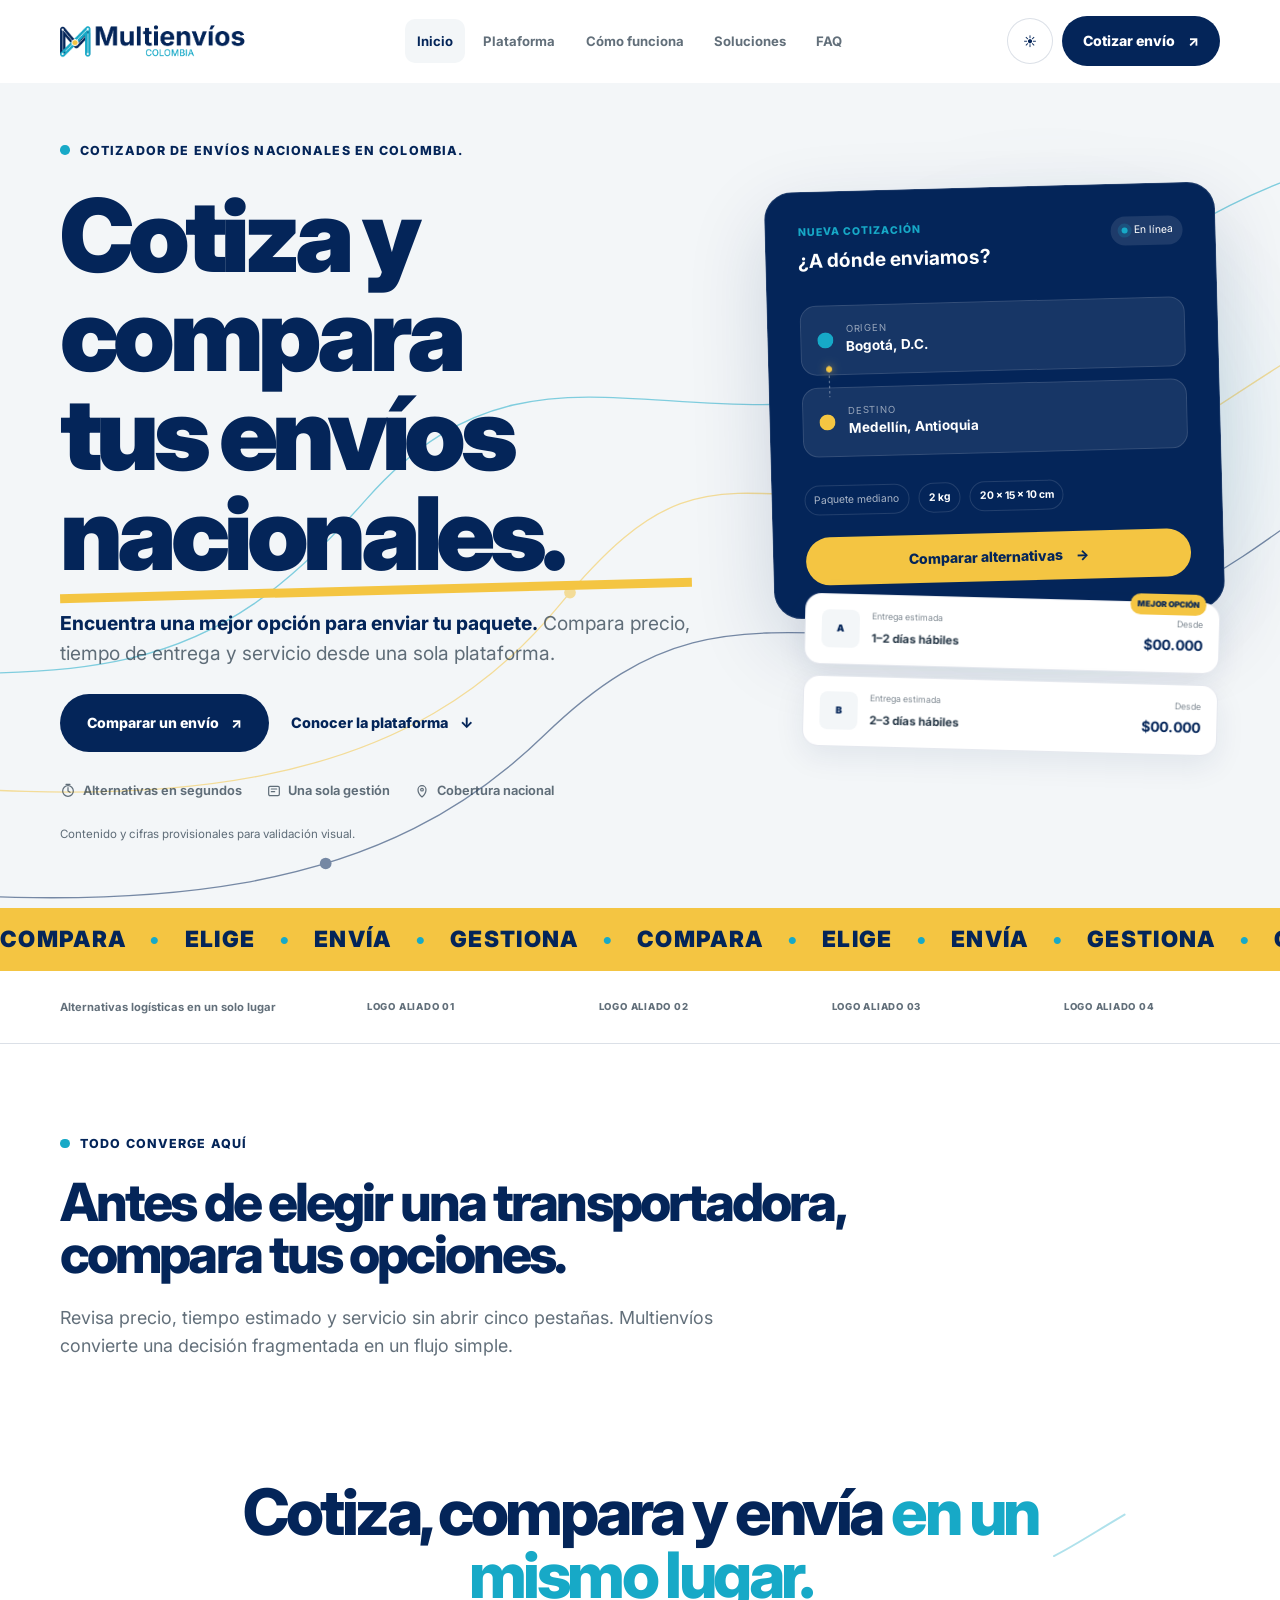
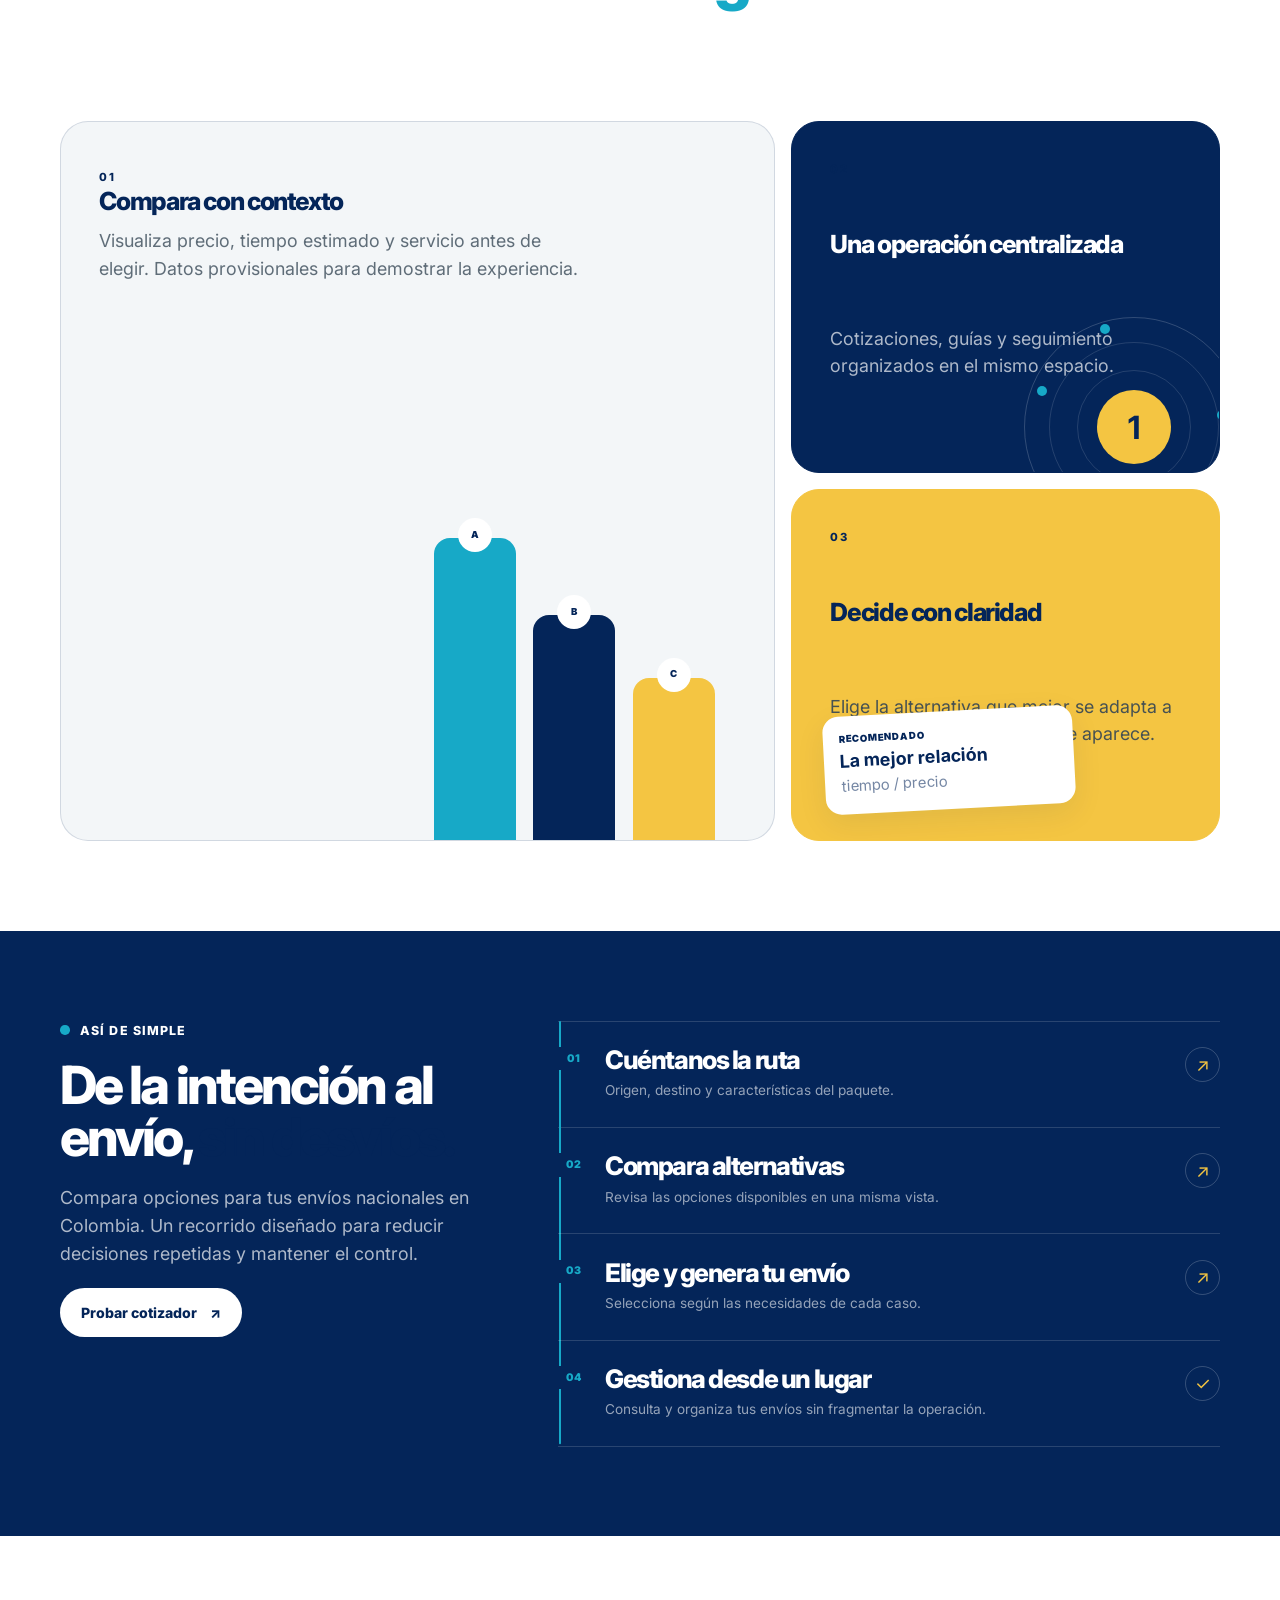
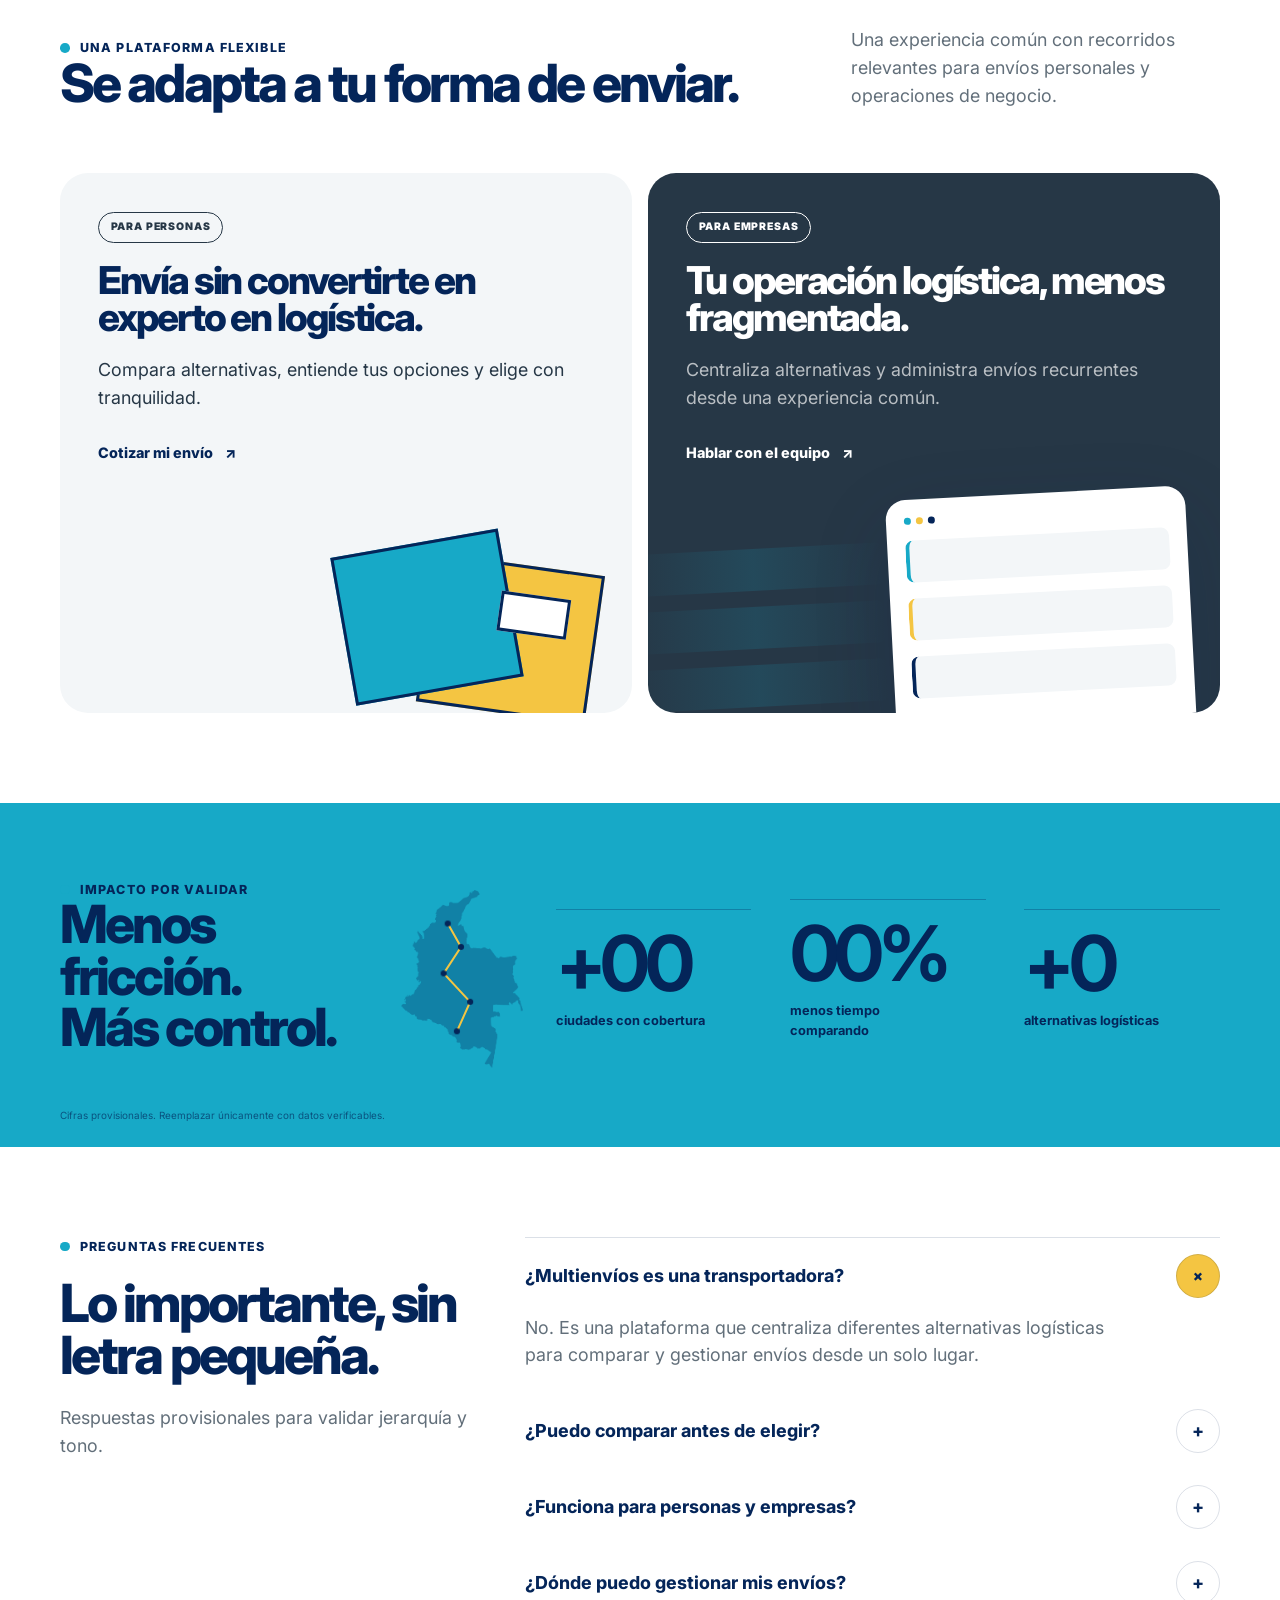
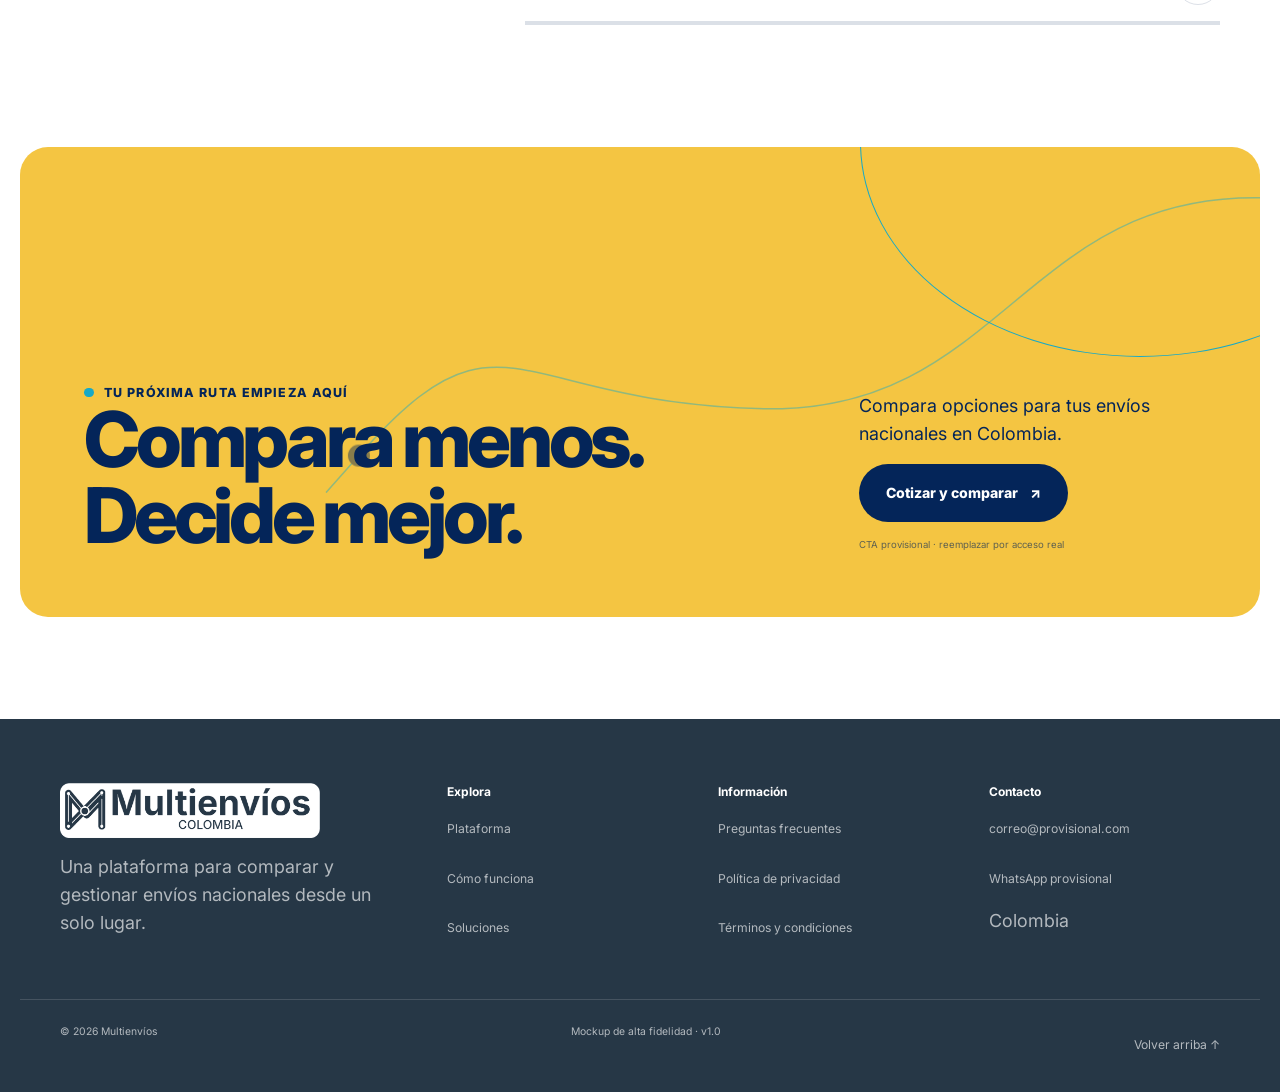
==== index.html @ 9552593c "Logo y terminos y condiciones" ====
<!doctype html>
<html lang="es" data-theme="light">
  <head>
    <meta charset="UTF-8">
    <meta name="viewport" content="width=device-width, initial-scale=1.0">
    <meta name="theme-color" content="#FFFFFF">
    <meta name="description" content="Mockup provisional de Multienvíos: compara y gestiona alternativas logísticas nacionales desde un solo lugar.">
    <meta name="robots" content="noindex, nofollow">
    <title>Multienvíos — Muchas rutas. Un solo lugar.</title>
    <link rel="icon" type="image/png" sizes="152x152" href="assets/icons/LogoMultienvios.png">
    <link rel="apple-touch-icon" sizes="152x152" href="assets/icons/LogoMultienvios.png">
    <link rel="preconnect" href="https://fonts.googleapis.com">
    <link rel="preconnect" href="https://fonts.gstatic.com" crossorigin>
    <link href="https://fonts.googleapis.com/css2?family=Inter:wght@400;500;600;700;800;900&display=swap" rel="stylesheet">
    <link rel="stylesheet" href="css/main.css?v=9">
    <script>
      try {
        document.documentElement.dataset.theme = localStorage.getItem("multienvios-theme") || (matchMedia("(prefers-color-scheme: dark)").matches ? "dark" : "light");
      } catch (_) {
        document.documentElement.dataset.theme = "light";
      }
    </script>
    <script type="module" src="js/app.js?v=3"></script>
  </head>
  <body>
    <a class="skip-link" href="#contenido">Saltar al contenido</a>

    <div class="site-shell">
      <header class="site-header" data-navbar>
        <div class="container navbar">
          <a class="wordmark" href="#inicio" aria-label="Multienvíos, ir al inicio">
            <img class="wordmark__logo" src="assets/images/LogoCompleto.png" width="946" height="178" alt="">
          </a>

          <nav class="navbar__menu" id="menu-principal" aria-label="Navegación principal" data-navbar-menu>
            <a class="navbar__link is-active" href="#inicio">Inicio</a>
            <a class="navbar__link" href="#plataforma">Plataforma</a>
            <a class="navbar__link" href="#como-funciona">Cómo funciona</a>
            <a class="navbar__link" href="#soluciones">Soluciones</a>
            <a class="navbar__link" href="#faq">FAQ</a>
          </nav>

          <div class="navbar__actions">
            <button class="theme-toggle" type="button" aria-label="Cambiar a modo oscuro" data-theme-toggle>
              <span class="theme-toggle__sun" aria-hidden="true">☀</span>
              <span class="theme-toggle__moon" aria-hidden="true">●</span>
            </button>
            <a class="button button--primary navbar__cta" href="#demo" data-analytics-event="click_primary_cta">Cotizar envío <span aria-hidden="true">↗</span></a>
            <button class="navbar__toggle" type="button" aria-expanded="false" aria-controls="menu-principal" data-navbar-toggle>
              <span class="sr-only">Abrir menú</span><span class="navbar__toggle-line" aria-hidden="true"></span>
            </button>
          </div>
        </div>
      </header>

      <main id="contenido">
        <section class="hero-section" id="inicio">
          <div class="route-field" aria-hidden="true">
            <svg class="route-field__svg" viewBox="0 0 1440 760" preserveAspectRatio="xMidYMid slice">
              <path class="route-field__path route-field__path--one" d="M1510 52C1190 32 1120 222 930 264S620 204 486 356 264 522-66 492" pathLength="1"></path>
              <path class="route-field__path route-field__path--two" d="M1510 168C1268 166 1218 340 1008 354S770 302 650 448 334 644-74 578" pathLength="1"></path>
              <path class="route-field__path route-field__path--three" d="M1510 286C1312 276 1266 456 1052 470S770 430 638 558 322 728-74 674" pathLength="1"></path>
              <circle class="route-field__node route-field__node--one" r="6"><animateMotion dur="9s" repeatCount="indefinite" path="M1510 52C1190 32 1120 222 930 264S620 204 486 356 264 522-66 492"></animateMotion></circle>
              <circle class="route-field__node route-field__node--two" r="5"><animateMotion dur="11s" begin="-4s" repeatCount="indefinite" path="M1510 168C1268 166 1218 340 1008 354S770 302 650 448 334 644-74 578"></animateMotion></circle>
              <circle class="route-field__node route-field__node--three" r="5"><animateMotion dur="13s" begin="-7s" repeatCount="indefinite" path="M1510 286C1312 276 1266 456 1052 470S770 430 638 558 322 728-74 674"></animateMotion></circle>
            </svg>
          </div>
          <div class="container hero-section__grid">
            <div class="hero-section__content reveal">
              <p class="eyebrow"><span></span> Cotizador de envíos nacionales en Colombia.</p>
              <h1>Cotiza y compara <br><em>tus envíos nacionales.</em></h1>
              <p class="hero-section__lead"><strong>Encuentra una mejor opción para enviar tu paquete.</strong> Compara precio, tiempo de entrega y servicio desde una sola plataforma.</p>
              <div class="hero-section__actions">
                <a class="button button--primary button--large" href="#demo" data-analytics-event="click_primary_cta">Comparar un envío <span aria-hidden="true">↗</span></a>
                <a class="text-link" href="#plataforma">Conocer la plataforma <span aria-hidden="true">↓</span></a>
              </div>
              <ul class="hero-section__trust" aria-label="Beneficios principales">
                <li><svg class="line-icon" viewBox="0 0 24 24" aria-hidden="true"><circle cx="12" cy="12" r="8"></circle><path d="M12 7v5l3 2"></path><path d="M9 2h6"></path></svg> Alternativas en segundos</li>
                <li><svg class="line-icon" viewBox="0 0 24 24" aria-hidden="true"><rect x="4" y="5" width="16" height="14" rx="2"></rect><path d="M8 9h8M8 13h5"></path></svg> Una sola gestión</li>
                <li><svg class="line-icon" viewBox="0 0 24 24" aria-hidden="true"><path d="M12 21s6-5.2 6-11a6 6 0 1 0-12 0c0 5.8 6 11 6 11Z"></path><circle cx="12" cy="10" r="2"></circle></svg> Cobertura nacional</li>
              </ul>
              <p class="placeholder-note">Contenido y cifras provisionales para validación visual.</p>
            </div>

            <div class="hero-visual reveal" id="demo" aria-label="Demostración provisional del comparador de envíos">
              <div class="hero-visual__glow"></div>
              <div class="quote-card">
                <div class="quote-card__top">
                  <div><span class="mini-label">NUEVA COTIZACIÓN</span><strong>¿A dónde enviamos?</strong></div>
                  <span class="live-pill"><i></i> En línea</span>
                </div>
                <div class="route-inputs">
                  <div class="route-input"><span class="route-dot route-dot--origin"></span><div><small>ORIGEN</small><strong>Bogotá, D.C.</strong></div></div>
                  <svg class="route-inputs__line" viewBox="0 0 24 34" aria-hidden="true"><path d="M12 1v32" pathLength="1"></path><circle class="route-inputs__traveler" cx="12" cy="5" r="3"></circle></svg>
                  <div class="route-input"><span class="route-dot route-dot--destination"></span><div><small>DESTINO</small><strong>Medellín, Antioquia</strong></div></div>
                </div>
                <div class="package-row">
                  <span>Paquete mediano</span><strong>2 kg</strong><strong>20 × 15 × 10 cm</strong>
                </div>
                <button class="button button--accent quote-card__button" type="button" data-run-comparison>Comparar alternativas <span aria-hidden="true">→</span></button>
              </div>
              <div class="result-stack" data-comparison-results aria-live="polite">
                <article class="result-card result-card--featured">
                  <span class="result-card__badge">MEJOR OPCIÓN</span>
                  <div class="carrier-placeholder" aria-label="Logo provisional transportadora A">A</div>
                  <div><small>Entrega estimada</small><strong>1–2 días hábiles</strong></div>
                  <div class="result-card__price"><small>Desde</small><strong>$00.000</strong></div>
                </article>
                <article class="result-card">
                  <div class="carrier-placeholder" aria-label="Logo provisional transportadora B">B</div>
                  <div><small>Entrega estimada</small><strong>2–3 días hábiles</strong></div>
                  <div class="result-card__price"><small>Desde</small><strong>$00.000</strong></div>
                </article>
              </div>
            </div>
          </div>
          <div class="hero-ticker" aria-hidden="true">
            <div class="hero-ticker__track">
              <div class="hero-ticker__group">
                <span>COMPARA</span><i>•</i><span>ELIGE</span><i>•</i><span>ENVÍA</span><i>•</i><span>GESTIONA</span><i>•</i>
                <span>COMPARA</span><i>•</i><span>ELIGE</span><i>•</i><span>ENVÍA</span><i>•</i><span>GESTIONA</span><i>•</i>
                <span>COMPARA</span><i>•</i><span>ELIGE</span><i>•</i><span>ENVÍA</span><i>•</i><span>GESTIONA</span><i>•</i>
              </div>
              <div class="hero-ticker__group">
                <span>COMPARA</span><i>•</i><span>ELIGE</span><i>•</i><span>ENVÍA</span><i>•</i><span>GESTIONA</span><i>•</i>
                <span>COMPARA</span><i>•</i><span>ELIGE</span><i>•</i><span>ENVÍA</span><i>•</i><span>GESTIONA</span><i>•</i>
                <span>COMPARA</span><i>•</i><span>ELIGE</span><i>•</i><span>ENVÍA</span><i>•</i><span>GESTIONA</span><i>•</i>
              </div>
            </div>
          </div>
        </section>

        <section class="partners-strip" aria-label="Transportadoras aliadas provisionales">
          <div class="container partners-strip__inner">
            <p>Alternativas logísticas en un solo lugar</p>
            <div class="partner-list">
              <span>LOGO ALIADO 01</span><span>LOGO ALIADO 02</span><span>LOGO ALIADO 03</span><span>LOGO ALIADO 04</span>
            </div>
          </div>
        </section>

        <section class="section platform-section" id="plataforma">
          <div class="container">
            <div class="section-intro reveal">
              <p class="eyebrow"><span></span> Todo converge aquí</p>
              <h2>Antes de elegir una transportadora, <em>compara tus opciones.</em></h2>
              <p>Revisa precio, tiempo estimado y servicio sin abrir cinco pestañas. Multienvíos convierte una decisión fragmentada en un flujo simple.</p>
            </div>

            <div class="brand-statement reveal" aria-label="Eslogan de Multienvíos">
              <svg class="brand-statement__route" viewBox="0 0 900 90" preserveAspectRatio="none" aria-hidden="true">
                <path d="M5 72C128 6 226 82 340 38S576 8 686 49 812 67 895 18" pathLength="1"></path>
                <circle cx="895" cy="18" r="7"></circle>
              </svg>
              <p>Cotiza, compara y envía <em>en un mismo lugar.</em></p>
            </div>

            <div class="value-grid">
              <article class="value-card value-card--wide reveal">
                <div class="value-card__copy"><span class="card-number">01</span><h3>Compara con contexto</h3><p>Visualiza precio, tiempo estimado y servicio antes de elegir. Datos provisionales para demostrar la experiencia.</p></div>
                <div class="comparison-bars" aria-hidden="true" data-motion-bars><span style="--size:78%;--delay:0ms"><i>A</i></span><span style="--size:58%;--delay:130ms"><i>B</i></span><span style="--size:42%;--delay:260ms"><i>C</i></span></div>
              </article>
              <article class="value-card value-card--dark reveal">
                <span class="card-number">02</span><h3>Una operación centralizada</h3><p>Cotizaciones, guías y seguimiento organizados en el mismo espacio.</p>
                <div class="orbit" aria-hidden="true"><i></i><i></i><i></i><strong>1</strong></div>
              </article>
              <article class="value-card value-card--accent reveal">
                <span class="card-number">03</span><h3>Decide con claridad</h3><p>Elige la alternativa que mejor se adapta a cada envío, no la primera que aparece.</p>
                <div class="decision-chip"><span>Recomendado</span><strong>La mejor relación</strong><small>tiempo / precio</small></div>
              </article>
            </div>
          </div>
        </section>

        <section class="section process-section" id="como-funciona">
          <div class="container process-layout">
            <div class="process-copy reveal">
              <p class="eyebrow eyebrow--light"><span></span> Así de simple</p>
              <h2>De la intención al envío, <em>sin desvíos.</em></h2>
              <p>Compara opciones para tus envíos nacionales en Colombia. Un recorrido diseñado para reducir decisiones repetidas y mantener el control.</p>
              <a class="button button--light" href="#demo">Probar cotizador <span aria-hidden="true">↗</span></a>
            </div>
            <ol class="process-list" data-process-list>
              <li class="process-item reveal"><svg class="process-progress" viewBox="0 0 4 100" preserveAspectRatio="none" aria-hidden="true"><path d="M2 0v100" pathLength="1"></path></svg><span>01</span><div><h3>Cuéntanos la ruta</h3><p>Origen, destino y características del paquete.</p></div><i aria-hidden="true">↗</i></li>
              <li class="process-item reveal"><span>02</span><div><h3>Compara alternativas</h3><p>Revisa las opciones disponibles en una misma vista.</p></div><i aria-hidden="true">↗</i></li>
              <li class="process-item reveal"><span>03</span><div><h3>Elige y genera tu envío</h3><p>Selecciona según las necesidades de cada caso.</p></div><i aria-hidden="true">↗</i></li>
              <li class="process-item reveal"><span>04</span><div><h3>Gestiona desde un lugar</h3><p>Consulta y organiza tus envíos sin fragmentar la operación.</p></div><i aria-hidden="true">✓</i></li>
            </ol>
          </div>
        </section>

        <section class="section solutions-section" id="soluciones">
          <div class="container">
            <div class="section-intro section-intro--split reveal">
              <div><p class="eyebrow"><span></span> Una plataforma flexible</p><h2>Se adapta a tu forma de <em>enviar.</em></h2></div>
              <p>Una experiencia común con recorridos relevantes para envíos personales y operaciones de negocio.</p>
            </div>
            <div class="audience-grid">
              <article class="audience-card audience-card--people reveal">
                <div class="audience-card__content"><span class="audience-pill">PARA PERSONAS</span><h3>Envía sin convertirte en experto en logística.</h3><p>Compara alternativas, entiende tus opciones y elige con tranquilidad.</p><a class="text-link" href="#demo">Cotizar mi envío <span>↗</span></a></div>
                <div class="package-illustration" aria-hidden="true"><span></span><span></span><span></span></div>
              </article>
              <article class="audience-card audience-card--business reveal">
                <div class="audience-card__content"><span class="audience-pill">PARA EMPRESAS</span><h3>Tu operación logística, menos fragmentada.</h3><p>Centraliza alternativas y administra envíos recurrentes desde una experiencia común.</p><a class="text-link text-link--light" href="#contacto">Hablar con el equipo <span>↗</span></a></div>
                <div class="dashboard-mini" aria-hidden="true"><div><i></i><i></i><i></i></div><span></span><span></span><span></span></div>
              </article>
            </div>
          </div>
        </section>

        <section class="proof-section">
          <div class="container proof-grid">
            <div class="proof-heading reveal"><p class="eyebrow eyebrow--light"><span></span> Impacto por validar</p><h2>Menos fricción.<br><em>Más control.</em></h2><div class="coverage-map" aria-hidden="true"><span class="coverage-map__country"></span><svg viewBox="0 0 120 175"><path class="coverage-map__route" d="M46 33 59 56 42 82 68 110 55 139" pathLength="1"></path><circle cx="46" cy="33" r="3"></circle><circle cx="59" cy="56" r="3"></circle><circle cx="42" cy="82" r="3"></circle><circle cx="68" cy="110" r="3"></circle><circle cx="55" cy="139" r="3"></circle></svg></div></div>
            <div class="proof-stat reveal"><strong>+00</strong><span>ciudades con cobertura</span></div>
            <div class="proof-stat reveal"><strong>00%</strong><span>menos tiempo comparando</span></div>
            <div class="proof-stat reveal"><strong>+0</strong><span>alternativas logísticas</span></div>
          </div>
          <p class="proof-disclaimer">Cifras provisionales. Reemplazar únicamente con datos verificables.</p>
        </section>

        <section class="section faq-section" id="faq">
          <div class="container faq-layout">
            <div class="faq-copy reveal"><p class="eyebrow"><span></span> Preguntas frecuentes</p><h2>Lo importante, <em>sin letra pequeña.</em></h2><p>Respuestas provisionales para validar jerarquía y tono.</p></div>
            <div class="accordion reveal" data-accordion>
              <div class="accordion__item"><button class="accordion__button" id="faq-1" type="button" aria-expanded="true" aria-controls="panel-1">¿Multienvíos es una transportadora?<span class="accordion__icon">+</span></button><div class="accordion__panel is-open" id="panel-1" role="region" aria-labelledby="faq-1"><div class="accordion__content"><p>No. Es una plataforma que centraliza diferentes alternativas logísticas para comparar y gestionar envíos desde un solo lugar.</p></div></div>
              <div class="accordion__item"><button class="accordion__button" id="faq-2" type="button" aria-expanded="false" aria-controls="panel-2">¿Puedo comparar antes de elegir?<span class="accordion__icon">+</span></button><div class="accordion__panel" id="panel-2" role="region" aria-labelledby="faq-2"><div class="accordion__content"><p>Sí. La experiencia está pensada para mostrar información relevante de las alternativas disponibles antes de tomar una decisión.</p></div></div>
              <div class="accordion__item"><button class="accordion__button" id="faq-3" type="button" aria-expanded="false" aria-controls="panel-3">¿Funciona para personas y empresas?<span class="accordion__icon">+</span></button><div class="accordion__panel" id="panel-3" role="region" aria-labelledby="faq-3"><div class="accordion__content"><p>La propuesta contempla envíos ocasionales y operaciones recurrentes. Los alcances finales deben validarse con producto.</p></div></div>
              <div class="accordion__item"><button class="accordion__button" id="faq-4" type="button" aria-expanded="false" aria-controls="panel-4">¿Dónde puedo gestionar mis envíos?<span class="accordion__icon">+</span></button><div class="accordion__panel" id="panel-4" role="region" aria-labelledby="faq-4"><div class="accordion__content"><p>La visión del producto es centralizar cotización, elección y gestión dentro de una misma plataforma.</p></div></div>
            </div>
          </div>
        </section>

        <section class="final-cta" id="contacto">
          <div class="container final-cta__inner reveal">
            <svg class="final-cta__route" viewBox="0 0 900 460" preserveAspectRatio="none" aria-hidden="true"><path d="M940 40C730 10 724 194 540 190S350 106 246 224 108 374-40 358" pathLength="1"></path><circle cx="246" cy="224" r="8"></circle></svg>
            <div><p class="eyebrow"><span></span> Tu próxima ruta empieza aquí</p><h2>Compara menos.<br><em>Decide mejor.</em></h2></div>
            <div class="final-cta__action"><p>Compara opciones para tus envíos nacionales en Colombia.</p><a class="button button--primary button--large" href="#demo">Cotizar y comparar <span>↗</span></a><small>CTA provisional · reemplazar por acceso real</small></div>
          </div>
        </section>
      </main>

      <footer class="site-footer">
        <div class="container site-footer__top">
          <div><a class="wordmark wordmark--footer" href="#inicio" aria-label="Multienvíos, volver al inicio"><img class="wordmark__logo" src="assets/images/LogoCompletoFooter.png?v=1" width="964" height="203" alt=""></a><p>Una plataforma para comparar y gestionar envíos nacionales desde un solo lugar.</p></div>
          <div><strong>Explora</strong><a href="#plataforma">Plataforma</a><a href="#como-funciona">Cómo funciona</a><a href="#soluciones">Soluciones</a></div>
          <div><strong>Información</strong><a href="#faq">Preguntas frecuentes</a><a href="privacidad.html">Política de privacidad</a><a href="terminos.html">Términos y condiciones</a></div>
          <div><strong>Contacto</strong><a href="#">correo@provisional.com</a><a href="#">WhatsApp provisional</a><span>Colombia</span></div>
        </div>
        <div class="container site-footer__bottom"><span>© <span data-current-year></span> Multienvíos</span><span>Mockup de alta fidelidad · v1.0</span><a href="#inicio">Volver arriba ↑</a></div>
      </footer>
    </div>
  </body>
</html>
---- css/main.css ----
@import url("./reset.css?v=4");
@import url("./variables.css?v=4");
@import url("./typography.css?v=4");
@import url("./layout.css?v=4");
@import url("./utilities.css?v=4");
@import url("./components/buttons.css?v=4");
@import url("./components/navbar.css?v=6");
@import url("./components/accordion.css?v=4");
@import url("./mockup.css?v=5");
@import url("./components/motion.css?v=4");
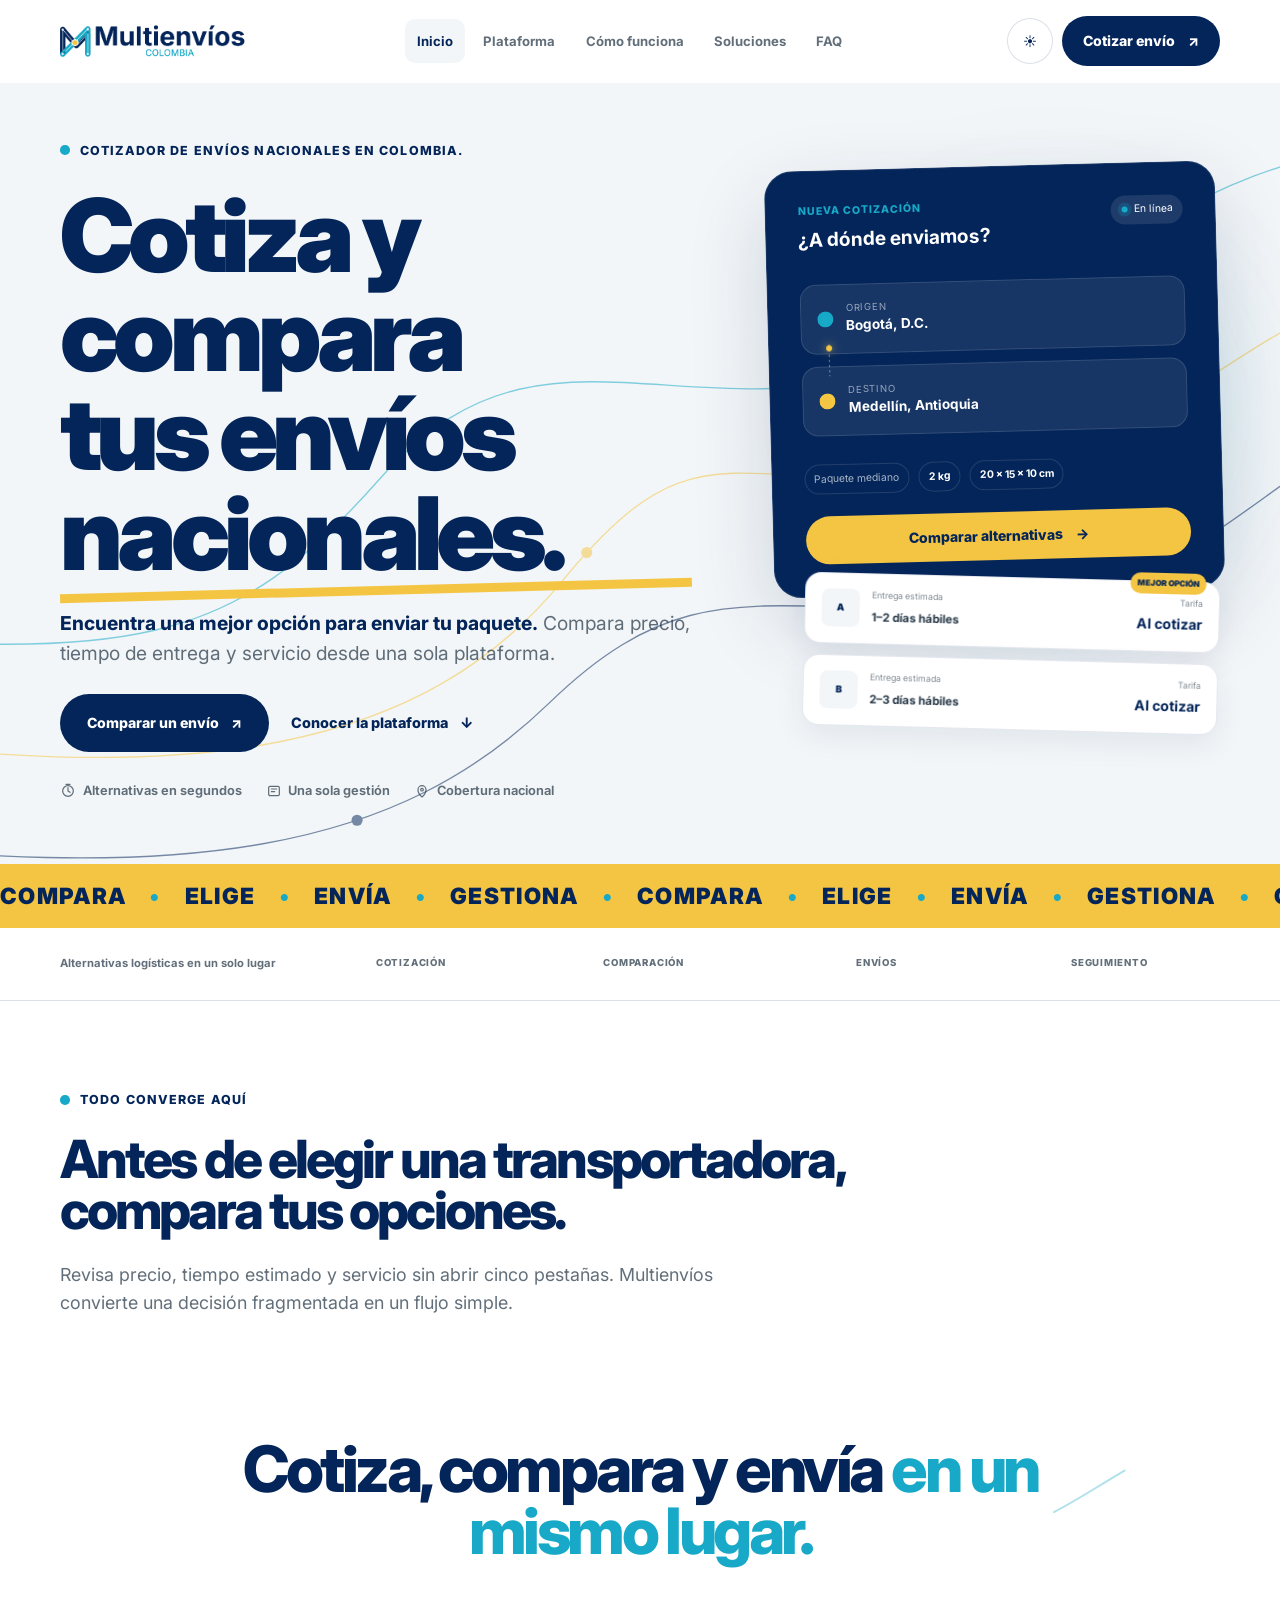
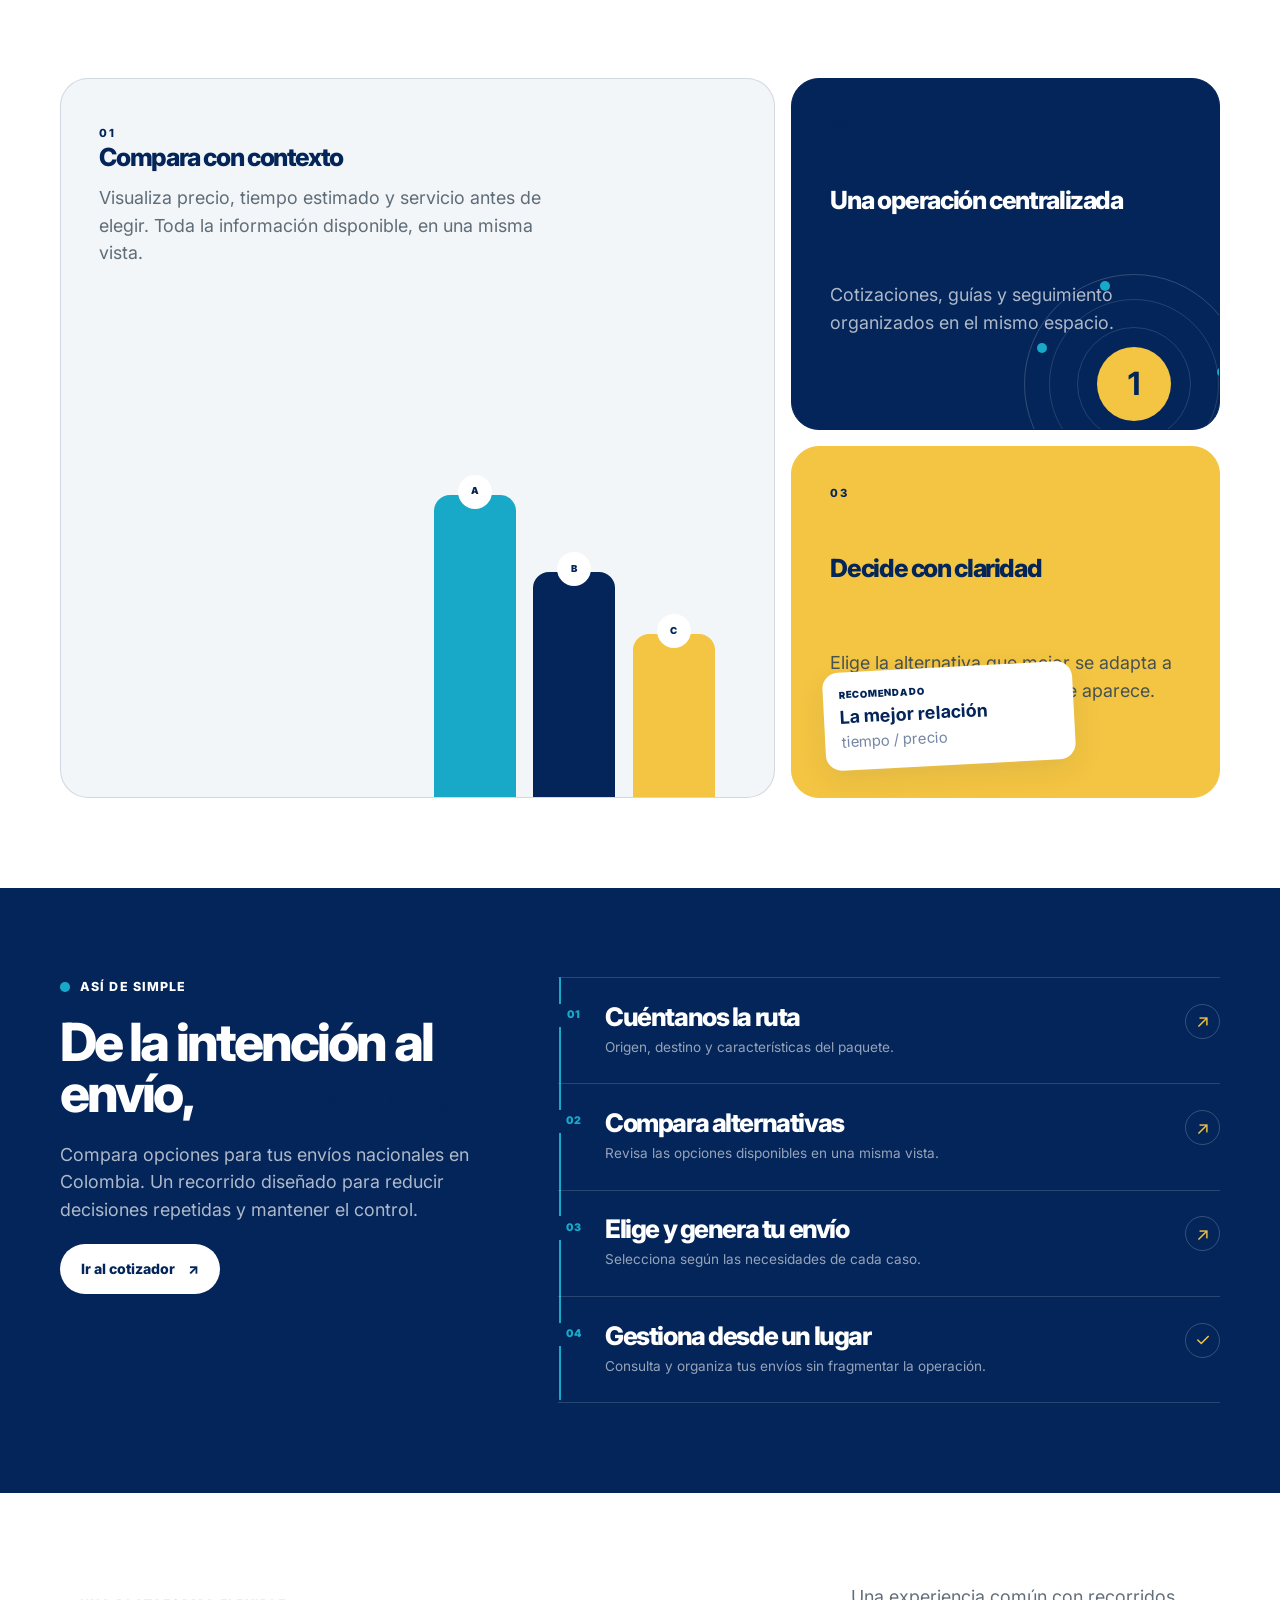
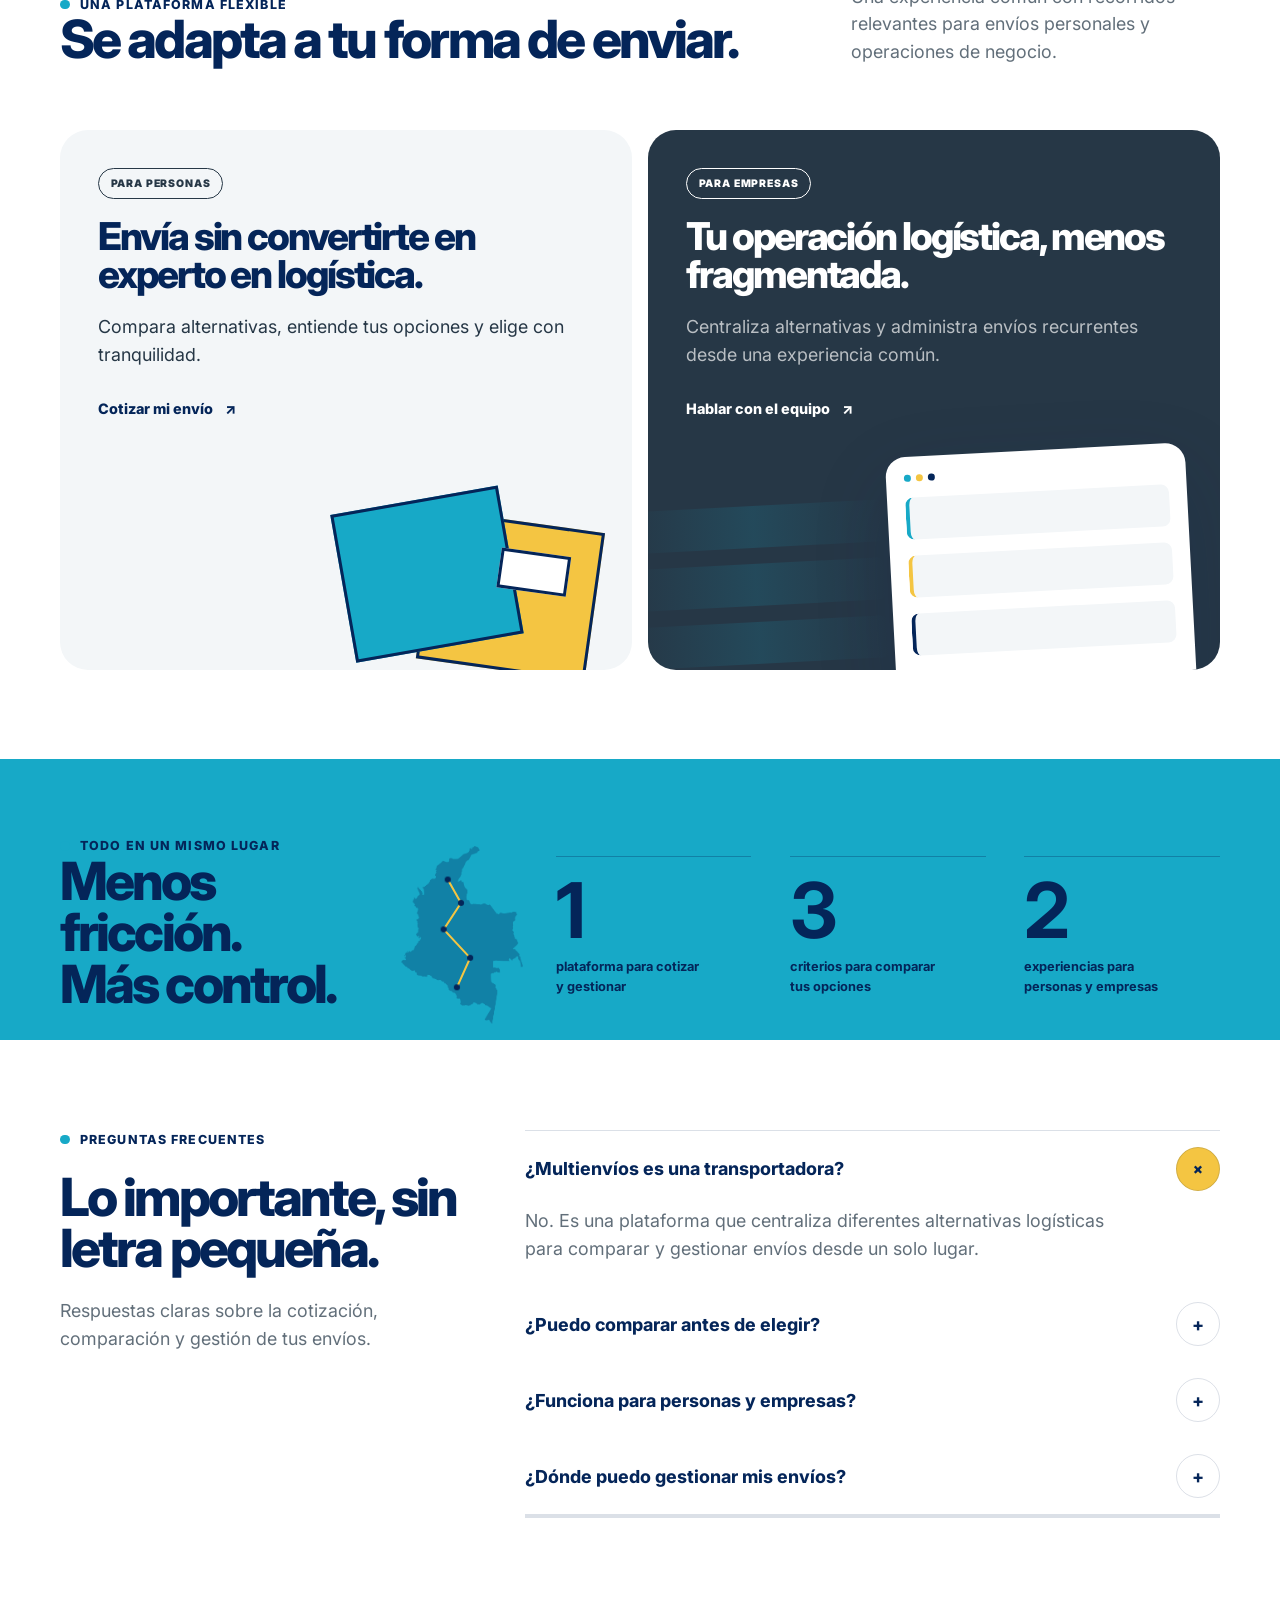
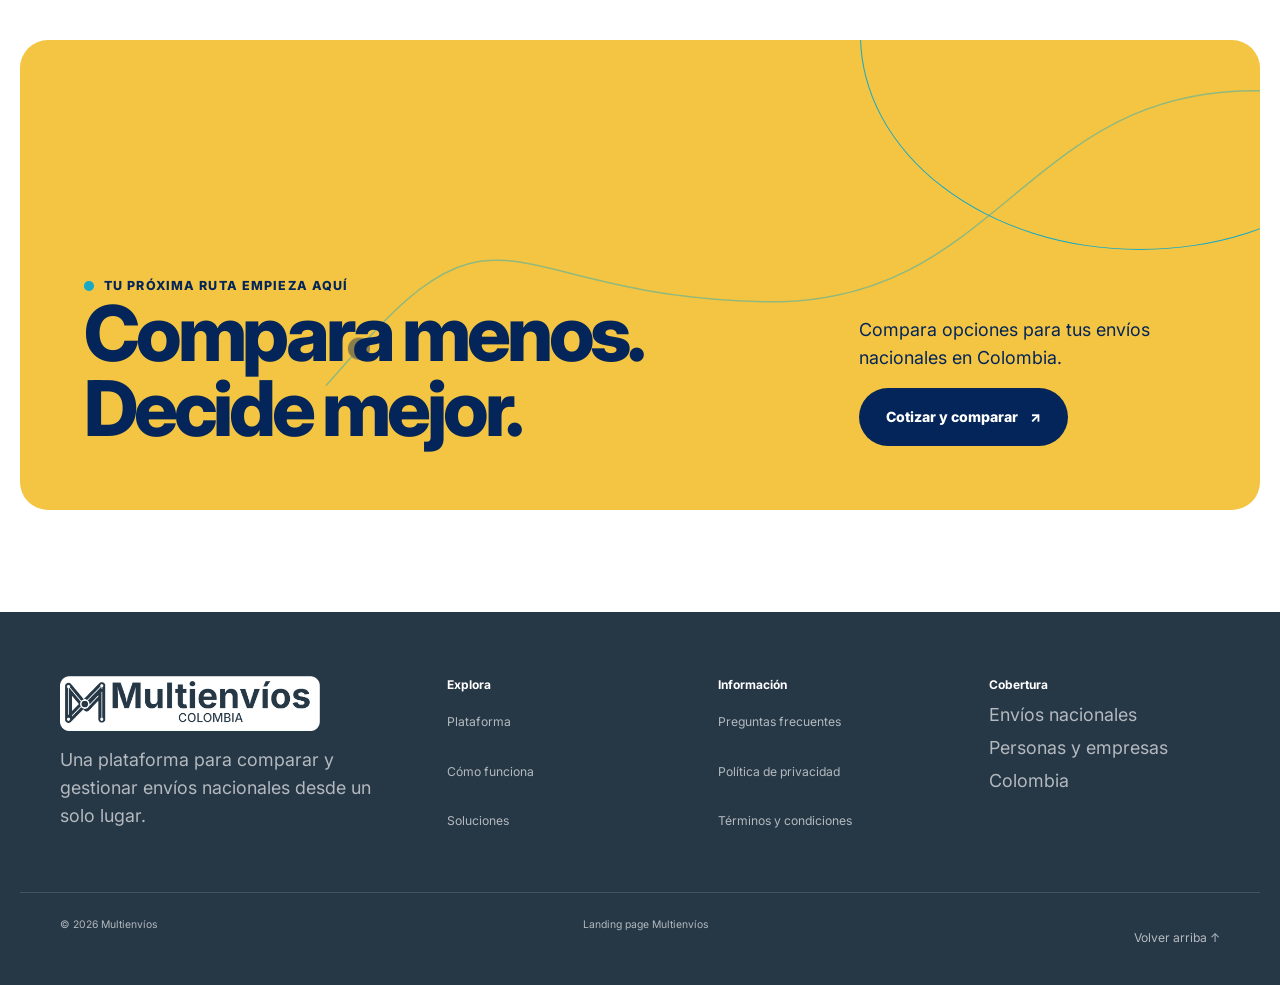
==== commit e2c23ddc: "sadasd" ====
--- a/index.html
+++ b/index.html
@@ -4,8 +4,8 @@
     <meta charset="UTF-8">
     <meta name="viewport" content="width=device-width, initial-scale=1.0">
     <meta name="theme-color" content="#FFFFFF">
-    <meta name="description" content="Mockup provisional de Multienvíos: compara y gestiona alternativas logísticas nacionales desde un solo lugar.">
-    <meta name="robots" content="noindex, nofollow">
+    <meta name="description" content="Multienvíos: cotiza, compara y gestiona tus envíos nacionales en Colombia desde un solo lugar.">
+    <meta name="robots" content="index, follow">
     <title>Multienvíos — Muchas rutas. Un solo lugar.</title>
     <link rel="icon" type="image/png" sizes="152x152" href="assets/icons/LogoMultienvios.png">
     <link rel="apple-touch-icon" sizes="152x152" href="assets/icons/LogoMultienvios.png">
@@ -45,7 +45,7 @@
               <span class="theme-toggle__sun" aria-hidden="true">☀</span>
               <span class="theme-toggle__moon" aria-hidden="true">●</span>
             </button>
-            <a class="button button--primary navbar__cta" href="#demo" data-analytics-event="click_primary_cta">Cotizar envío <span aria-hidden="true">↗</span></a>
+            <a class="button button--primary navbar__cta" href="#cotizador" data-analytics-event="click_primary_cta">Cotizar envío <span aria-hidden="true">↗</span></a>
             <button class="navbar__toggle" type="button" aria-expanded="false" aria-controls="menu-principal" data-navbar-toggle>
               <span class="sr-only">Abrir menú</span><span class="navbar__toggle-line" aria-hidden="true"></span>
             </button>
@@ -71,7 +71,7 @@
               <h1>Cotiza y compara <br><em>tus envíos nacionales.</em></h1>
               <p class="hero-section__lead"><strong>Encuentra una mejor opción para enviar tu paquete.</strong> Compara precio, tiempo de entrega y servicio desde una sola plataforma.</p>
               <div class="hero-section__actions">
-                <a class="button button--primary button--large" href="#demo" data-analytics-event="click_primary_cta">Comparar un envío <span aria-hidden="true">↗</span></a>
+                <a class="button button--primary button--large" href="#cotizador" data-analytics-event="click_primary_cta">Comparar un envío <span aria-hidden="true">↗</span></a>
                 <a class="text-link" href="#plataforma">Conocer la plataforma <span aria-hidden="true">↓</span></a>
               </div>
               <ul class="hero-section__trust" aria-label="Beneficios principales">
@@ -79,10 +79,9 @@
                 <li><svg class="line-icon" viewBox="0 0 24 24" aria-hidden="true"><rect x="4" y="5" width="16" height="14" rx="2"></rect><path d="M8 9h8M8 13h5"></path></svg> Una sola gestión</li>
                 <li><svg class="line-icon" viewBox="0 0 24 24" aria-hidden="true"><path d="M12 21s6-5.2 6-11a6 6 0 1 0-12 0c0 5.8 6 11 6 11Z"></path><circle cx="12" cy="10" r="2"></circle></svg> Cobertura nacional</li>
               </ul>
-              <p class="placeholder-note">Contenido y cifras provisionales para validación visual.</p>
-            </div>
-
-            <div class="hero-visual reveal" id="demo" aria-label="Demostración provisional del comparador de envíos">
+            </div>
+
+            <div class="hero-visual reveal" id="cotizador" aria-label="Cotizador de envíos nacionales">
               <div class="hero-visual__glow"></div>
               <div class="quote-card">
                 <div class="quote-card__top">
@@ -102,14 +101,14 @@
               <div class="result-stack" data-comparison-results aria-live="polite">
                 <article class="result-card result-card--featured">
                   <span class="result-card__badge">MEJOR OPCIÓN</span>
-                  <div class="carrier-placeholder" aria-label="Logo provisional transportadora A">A</div>
+                  <div class="carrier-mark" aria-label="Opción logística A">A</div>
                   <div><small>Entrega estimada</small><strong>1–2 días hábiles</strong></div>
-                  <div class="result-card__price"><small>Desde</small><strong>$00.000</strong></div>
+                  <div class="result-card__price"><small>Tarifa</small><strong>Al cotizar</strong></div>
                 </article>
                 <article class="result-card">
-                  <div class="carrier-placeholder" aria-label="Logo provisional transportadora B">B</div>
+                  <div class="carrier-mark" aria-label="Opción logística B">B</div>
                   <div><small>Entrega estimada</small><strong>2–3 días hábiles</strong></div>
-                  <div class="result-card__price"><small>Desde</small><strong>$00.000</strong></div>
+                  <div class="result-card__price"><small>Tarifa</small><strong>Al cotizar</strong></div>
                 </article>
               </div>
             </div>
@@ -130,11 +129,11 @@
           </div>
         </section>
 
-        <section class="partners-strip" aria-label="Transportadoras aliadas provisionales">
+        <section class="partners-strip" aria-label="Servicios integrados en Multienvíos">
           <div class="container partners-strip__inner">
             <p>Alternativas logísticas en un solo lugar</p>
             <div class="partner-list">
-              <span>LOGO ALIADO 01</span><span>LOGO ALIADO 02</span><span>LOGO ALIADO 03</span><span>LOGO ALIADO 04</span>
+              <span>COTIZACIÓN</span><span>COMPARACIÓN</span><span>ENVÍOS</span><span>SEGUIMIENTO</span>
             </div>
           </div>
         </section>
@@ -157,7 +156,7 @@
 
             <div class="value-grid">
               <article class="value-card value-card--wide reveal">
-                <div class="value-card__copy"><span class="card-number">01</span><h3>Compara con contexto</h3><p>Visualiza precio, tiempo estimado y servicio antes de elegir. Datos provisionales para demostrar la experiencia.</p></div>
+                <div class="value-card__copy"><span class="card-number">01</span><h3>Compara con contexto</h3><p>Visualiza precio, tiempo estimado y servicio antes de elegir. Toda la información disponible, en una misma vista.</p></div>
                 <div class="comparison-bars" aria-hidden="true" data-motion-bars><span style="--size:78%;--delay:0ms"><i>A</i></span><span style="--size:58%;--delay:130ms"><i>B</i></span><span style="--size:42%;--delay:260ms"><i>C</i></span></div>
               </article>
               <article class="value-card value-card--dark reveal">
@@ -178,7 +177,7 @@
               <p class="eyebrow eyebrow--light"><span></span> Así de simple</p>
               <h2>De la intención al envío, <em>sin desvíos.</em></h2>
               <p>Compara opciones para tus envíos nacionales en Colombia. Un recorrido diseñado para reducir decisiones repetidas y mantener el control.</p>
-              <a class="button button--light" href="#demo">Probar cotizador <span aria-hidden="true">↗</span></a>
+              <a class="button button--light" href="#cotizador">Ir al cotizador <span aria-hidden="true">↗</span></a>
             </div>
             <ol class="process-list" data-process-list>
               <li class="process-item reveal"><svg class="process-progress" viewBox="0 0 4 100" preserveAspectRatio="none" aria-hidden="true"><path d="M2 0v100" pathLength="1"></path></svg><span>01</span><div><h3>Cuéntanos la ruta</h3><p>Origen, destino y características del paquete.</p></div><i aria-hidden="true">↗</i></li>
@@ -197,7 +196,7 @@
             </div>
             <div class="audience-grid">
               <article class="audience-card audience-card--people reveal">
-                <div class="audience-card__content"><span class="audience-pill">PARA PERSONAS</span><h3>Envía sin convertirte en experto en logística.</h3><p>Compara alternativas, entiende tus opciones y elige con tranquilidad.</p><a class="text-link" href="#demo">Cotizar mi envío <span>↗</span></a></div>
+                <div class="audience-card__content"><span class="audience-pill">PARA PERSONAS</span><h3>Envía sin convertirte en experto en logística.</h3><p>Compara alternativas, entiende tus opciones y elige con tranquilidad.</p><a class="text-link" href="#cotizador">Cotizar mi envío <span>↗</span></a></div>
                 <div class="package-illustration" aria-hidden="true"><span></span><span></span><span></span></div>
               </article>
               <article class="audience-card audience-card--business reveal">
@@ -210,22 +209,21 @@
 
         <section class="proof-section">
           <div class="container proof-grid">
-            <div class="proof-heading reveal"><p class="eyebrow eyebrow--light"><span></span> Impacto por validar</p><h2>Menos fricción.<br><em>Más control.</em></h2><div class="coverage-map" aria-hidden="true"><span class="coverage-map__country"></span><svg viewBox="0 0 120 175"><path class="coverage-map__route" d="M46 33 59 56 42 82 68 110 55 139" pathLength="1"></path><circle cx="46" cy="33" r="3"></circle><circle cx="59" cy="56" r="3"></circle><circle cx="42" cy="82" r="3"></circle><circle cx="68" cy="110" r="3"></circle><circle cx="55" cy="139" r="3"></circle></svg></div></div>
-            <div class="proof-stat reveal"><strong>+00</strong><span>ciudades con cobertura</span></div>
-            <div class="proof-stat reveal"><strong>00%</strong><span>menos tiempo comparando</span></div>
-            <div class="proof-stat reveal"><strong>+0</strong><span>alternativas logísticas</span></div>
-          </div>
-          <p class="proof-disclaimer">Cifras provisionales. Reemplazar únicamente con datos verificables.</p>
+            <div class="proof-heading reveal"><p class="eyebrow eyebrow--light"><span></span> Todo en un mismo lugar</p><h2>Menos fricción.<br><em>Más control.</em></h2><div class="coverage-map" aria-hidden="true"><span class="coverage-map__country"></span><svg viewBox="0 0 120 175"><path class="coverage-map__route" d="M46 33 59 56 42 82 68 110 55 139" pathLength="1"></path><circle cx="46" cy="33" r="3"></circle><circle cx="59" cy="56" r="3"></circle><circle cx="42" cy="82" r="3"></circle><circle cx="68" cy="110" r="3"></circle><circle cx="55" cy="139" r="3"></circle></svg></div></div>
+            <div class="proof-stat reveal"><strong>1</strong><span>plataforma para cotizar y gestionar</span></div>
+            <div class="proof-stat reveal"><strong>3</strong><span>criterios para comparar tus opciones</span></div>
+            <div class="proof-stat reveal"><strong>2</strong><span>experiencias para personas y empresas</span></div>
+          </div>
         </section>
 
         <section class="section faq-section" id="faq">
           <div class="container faq-layout">
-            <div class="faq-copy reveal"><p class="eyebrow"><span></span> Preguntas frecuentes</p><h2>Lo importante, <em>sin letra pequeña.</em></h2><p>Respuestas provisionales para validar jerarquía y tono.</p></div>
+            <div class="faq-copy reveal"><p class="eyebrow"><span></span> Preguntas frecuentes</p><h2>Lo importante, <em>sin letra pequeña.</em></h2><p>Respuestas claras sobre la cotización, comparación y gestión de tus envíos.</p></div>
             <div class="accordion reveal" data-accordion>
               <div class="accordion__item"><button class="accordion__button" id="faq-1" type="button" aria-expanded="true" aria-controls="panel-1">¿Multienvíos es una transportadora?<span class="accordion__icon">+</span></button><div class="accordion__panel is-open" id="panel-1" role="region" aria-labelledby="faq-1"><div class="accordion__content"><p>No. Es una plataforma que centraliza diferentes alternativas logísticas para comparar y gestionar envíos desde un solo lugar.</p></div></div>
               <div class="accordion__item"><button class="accordion__button" id="faq-2" type="button" aria-expanded="false" aria-controls="panel-2">¿Puedo comparar antes de elegir?<span class="accordion__icon">+</span></button><div class="accordion__panel" id="panel-2" role="region" aria-labelledby="faq-2"><div class="accordion__content"><p>Sí. La experiencia está pensada para mostrar información relevante de las alternativas disponibles antes de tomar una decisión.</p></div></div>
-              <div class="accordion__item"><button class="accordion__button" id="faq-3" type="button" aria-expanded="false" aria-controls="panel-3">¿Funciona para personas y empresas?<span class="accordion__icon">+</span></button><div class="accordion__panel" id="panel-3" role="region" aria-labelledby="faq-3"><div class="accordion__content"><p>La propuesta contempla envíos ocasionales y operaciones recurrentes. Los alcances finales deben validarse con producto.</p></div></div>
-              <div class="accordion__item"><button class="accordion__button" id="faq-4" type="button" aria-expanded="false" aria-controls="panel-4">¿Dónde puedo gestionar mis envíos?<span class="accordion__icon">+</span></button><div class="accordion__panel" id="panel-4" role="region" aria-labelledby="faq-4"><div class="accordion__content"><p>La visión del producto es centralizar cotización, elección y gestión dentro de una misma plataforma.</p></div></div>
+              <div class="accordion__item"><button class="accordion__button" id="faq-3" type="button" aria-expanded="false" aria-controls="panel-3">¿Funciona para personas y empresas?<span class="accordion__icon">+</span></button><div class="accordion__panel" id="panel-3" role="region" aria-labelledby="faq-3"><div class="accordion__content"><p>Sí. Multienvíos contempla tanto envíos ocasionales como operaciones recurrentes para negocios.</p></div></div>
+              <div class="accordion__item"><button class="accordion__button" id="faq-4" type="button" aria-expanded="false" aria-controls="panel-4">¿Dónde puedo gestionar mis envíos?<span class="accordion__icon">+</span></button><div class="accordion__panel" id="panel-4" role="region" aria-labelledby="faq-4"><div class="accordion__content"><p>Desde Multienvíos puedes centralizar la cotización, elección y gestión dentro de una misma plataforma.</p></div></div>
             </div>
           </div>
         </section>
@@ -234,7 +232,7 @@
           <div class="container final-cta__inner reveal">
             <svg class="final-cta__route" viewBox="0 0 900 460" preserveAspectRatio="none" aria-hidden="true"><path d="M940 40C730 10 724 194 540 190S350 106 246 224 108 374-40 358" pathLength="1"></path><circle cx="246" cy="224" r="8"></circle></svg>
             <div><p class="eyebrow"><span></span> Tu próxima ruta empieza aquí</p><h2>Compara menos.<br><em>Decide mejor.</em></h2></div>
-            <div class="final-cta__action"><p>Compara opciones para tus envíos nacionales en Colombia.</p><a class="button button--primary button--large" href="#demo">Cotizar y comparar <span>↗</span></a><small>CTA provisional · reemplazar por acceso real</small></div>
+            <div class="final-cta__action"><p>Compara opciones para tus envíos nacionales en Colombia.</p><a class="button button--primary button--large" href="#cotizador">Cotizar y comparar <span>↗</span></a></div>
           </div>
         </section>
       </main>
@@ -244,9 +242,9 @@
           <div><a class="wordmark wordmark--footer" href="#inicio" aria-label="Multienvíos, volver al inicio"><img class="wordmark__logo" src="assets/images/LogoCompletoFooter.png?v=1" width="964" height="203" alt=""></a><p>Una plataforma para comparar y gestionar envíos nacionales desde un solo lugar.</p></div>
           <div><strong>Explora</strong><a href="#plataforma">Plataforma</a><a href="#como-funciona">Cómo funciona</a><a href="#soluciones">Soluciones</a></div>
           <div><strong>Información</strong><a href="#faq">Preguntas frecuentes</a><a href="privacidad.html">Política de privacidad</a><a href="terminos.html">Términos y condiciones</a></div>
-          <div><strong>Contacto</strong><a href="#">correo@provisional.com</a><a href="#">WhatsApp provisional</a><span>Colombia</span></div>
+          <div><strong>Cobertura</strong><span>Envíos nacionales</span><span>Personas y empresas</span><span>Colombia</span></div>
         </div>
-        <div class="container site-footer__bottom"><span>© <span data-current-year></span> Multienvíos</span><span>Mockup de alta fidelidad · v1.0</span><a href="#inicio">Volver arriba ↑</a></div>
+        <div class="container site-footer__bottom"><span>© <span data-current-year></span> Multienvíos</span><span>Landing page Multienvíos</span><a href="#inicio">Volver arriba ↑</a></div>
       </footer>
     </div>
   </body>
--- a/css/main.css
+++ b/css/main.css
@@ -6,5 +6,5 @@
 @import url("./components/buttons.css?v=4");
 @import url("./components/navbar.css?v=6");
 @import url("./components/accordion.css?v=4");
-@import url("./mockup.css?v=5");
+@import url("./landing.css?v=6");
 @import url("./components/motion.css?v=4");
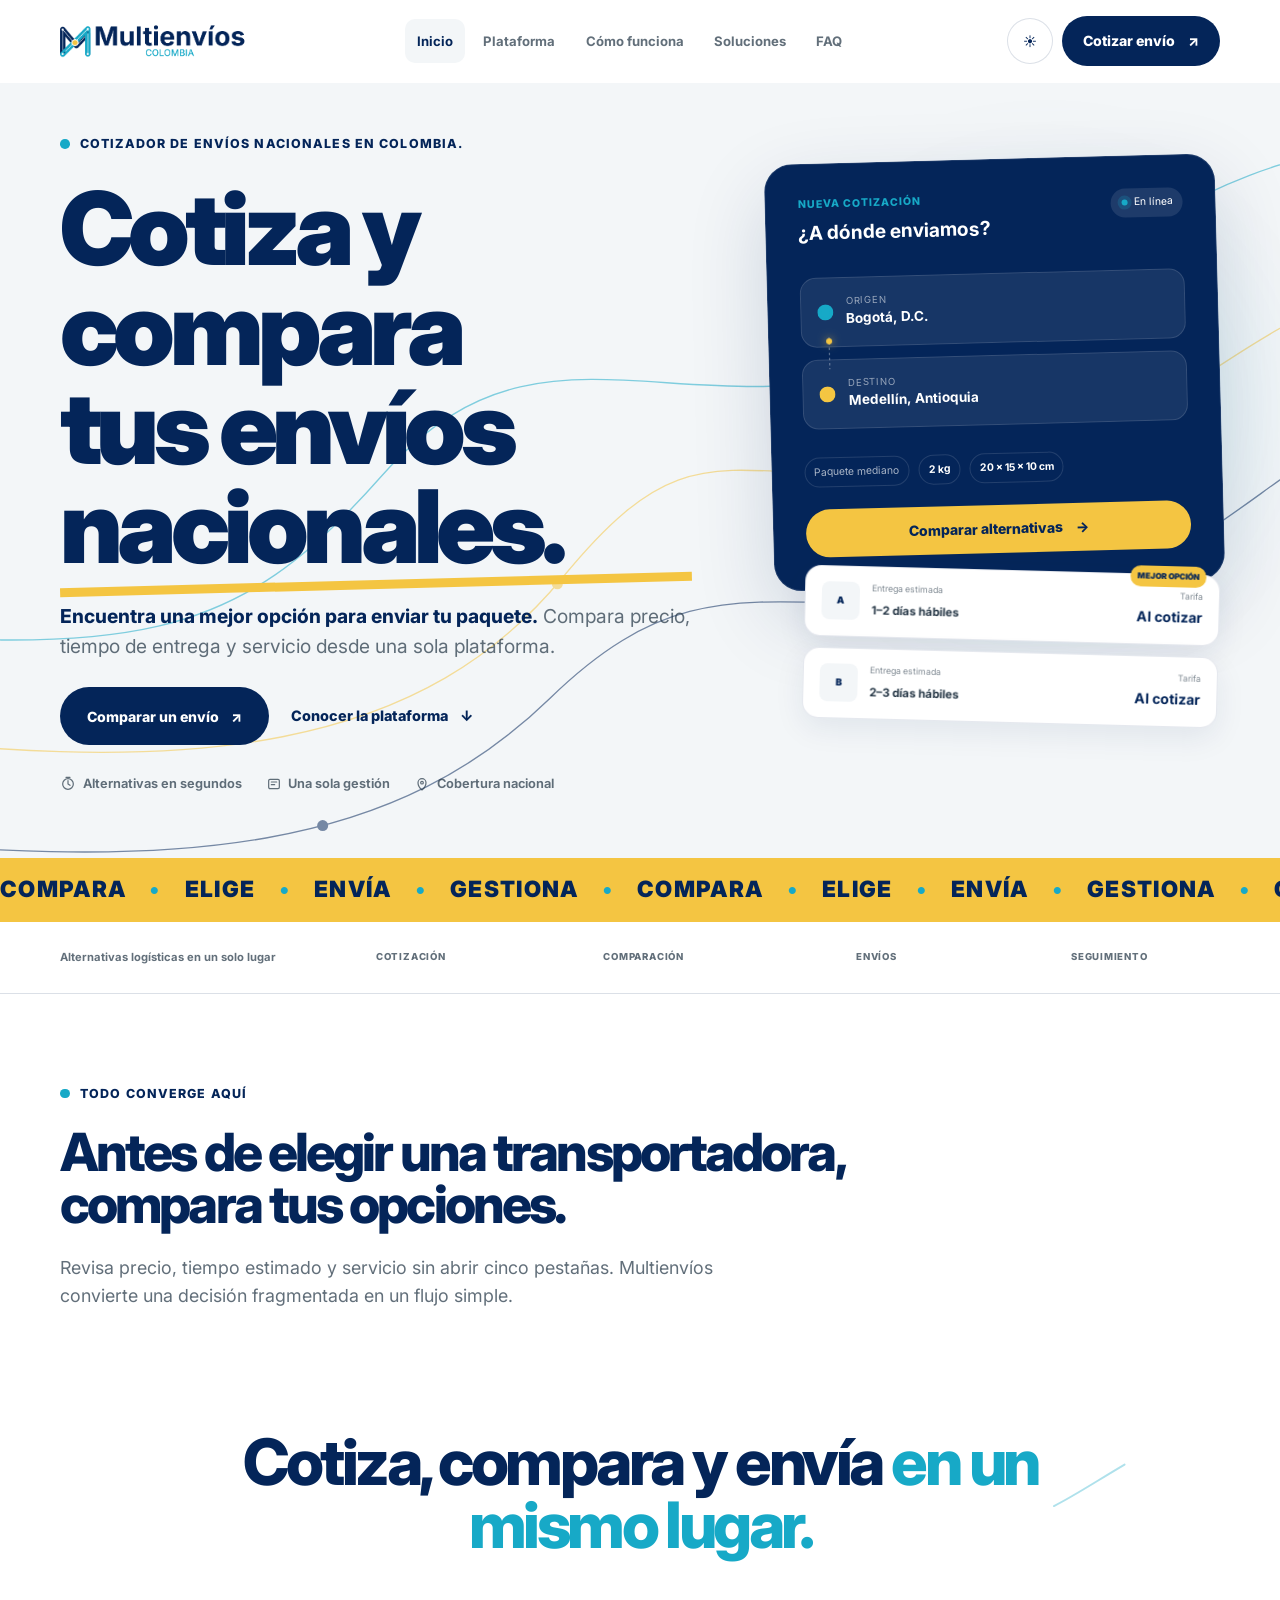
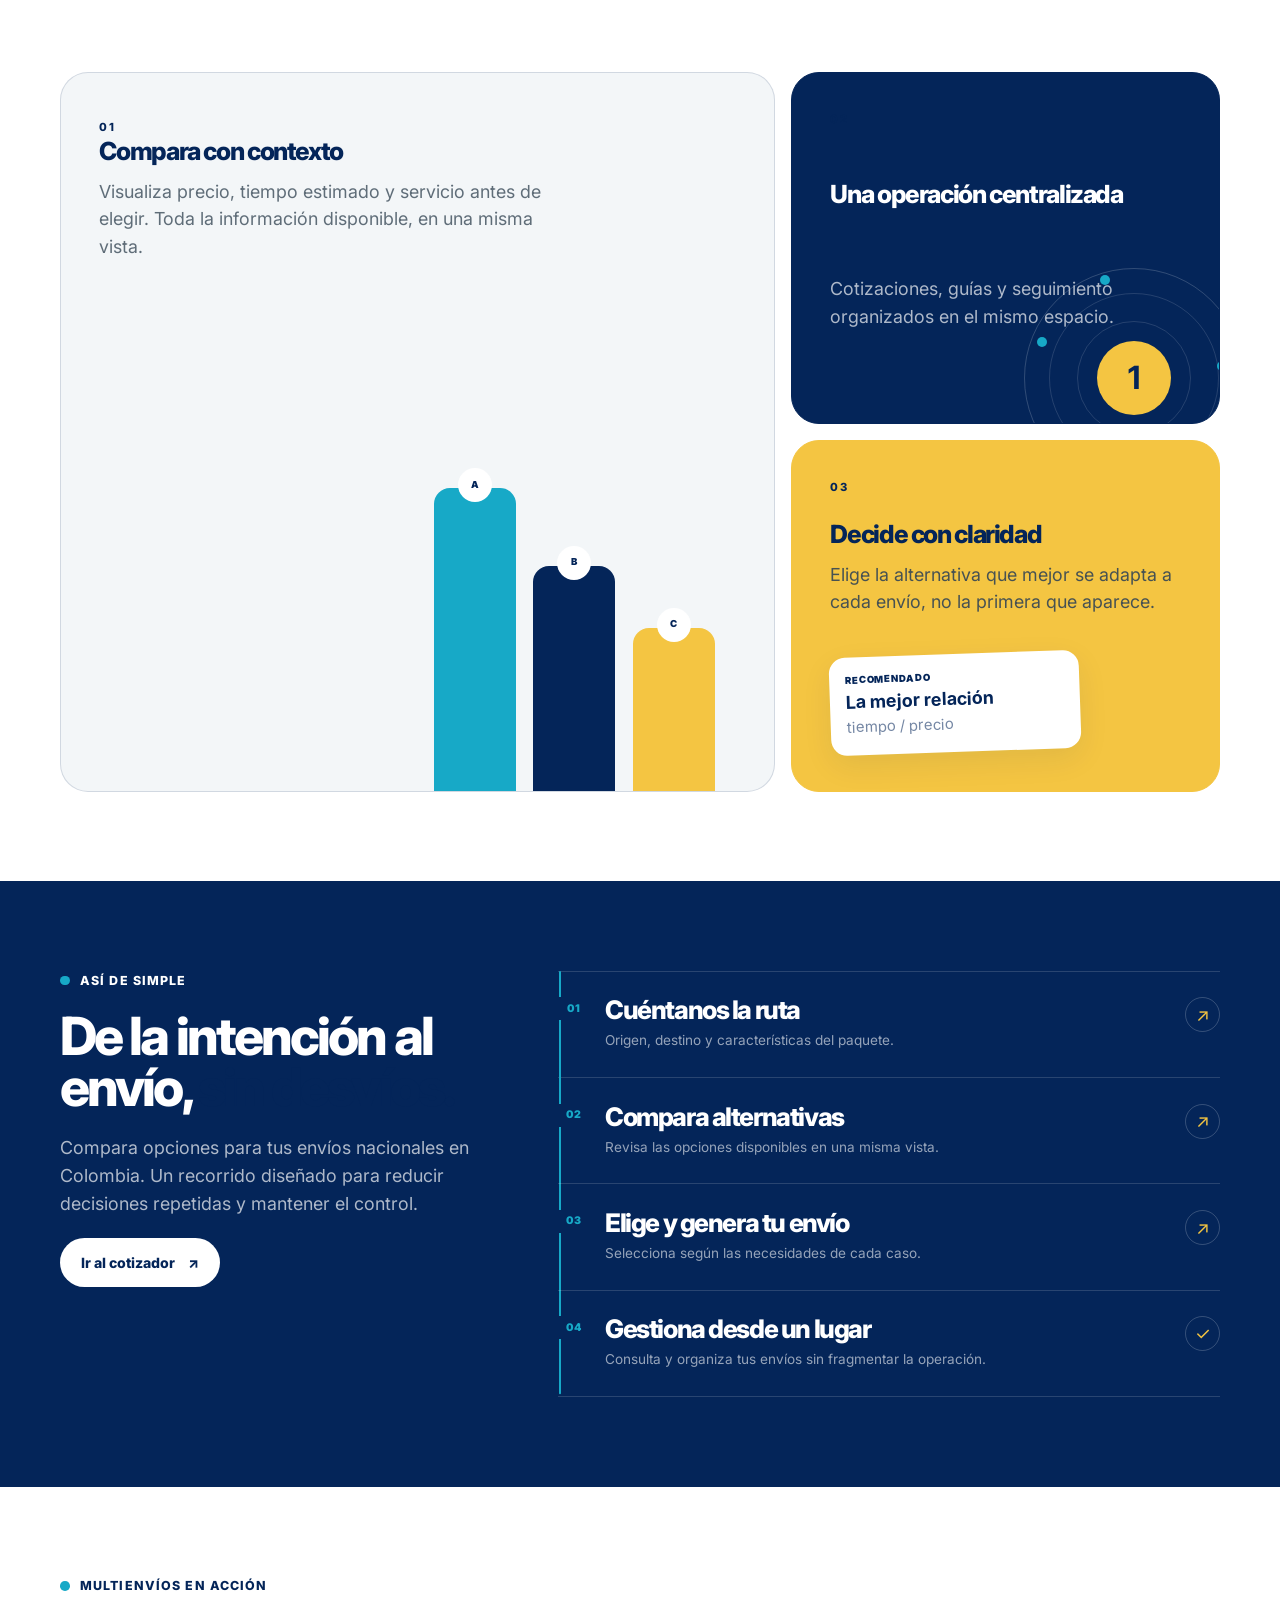
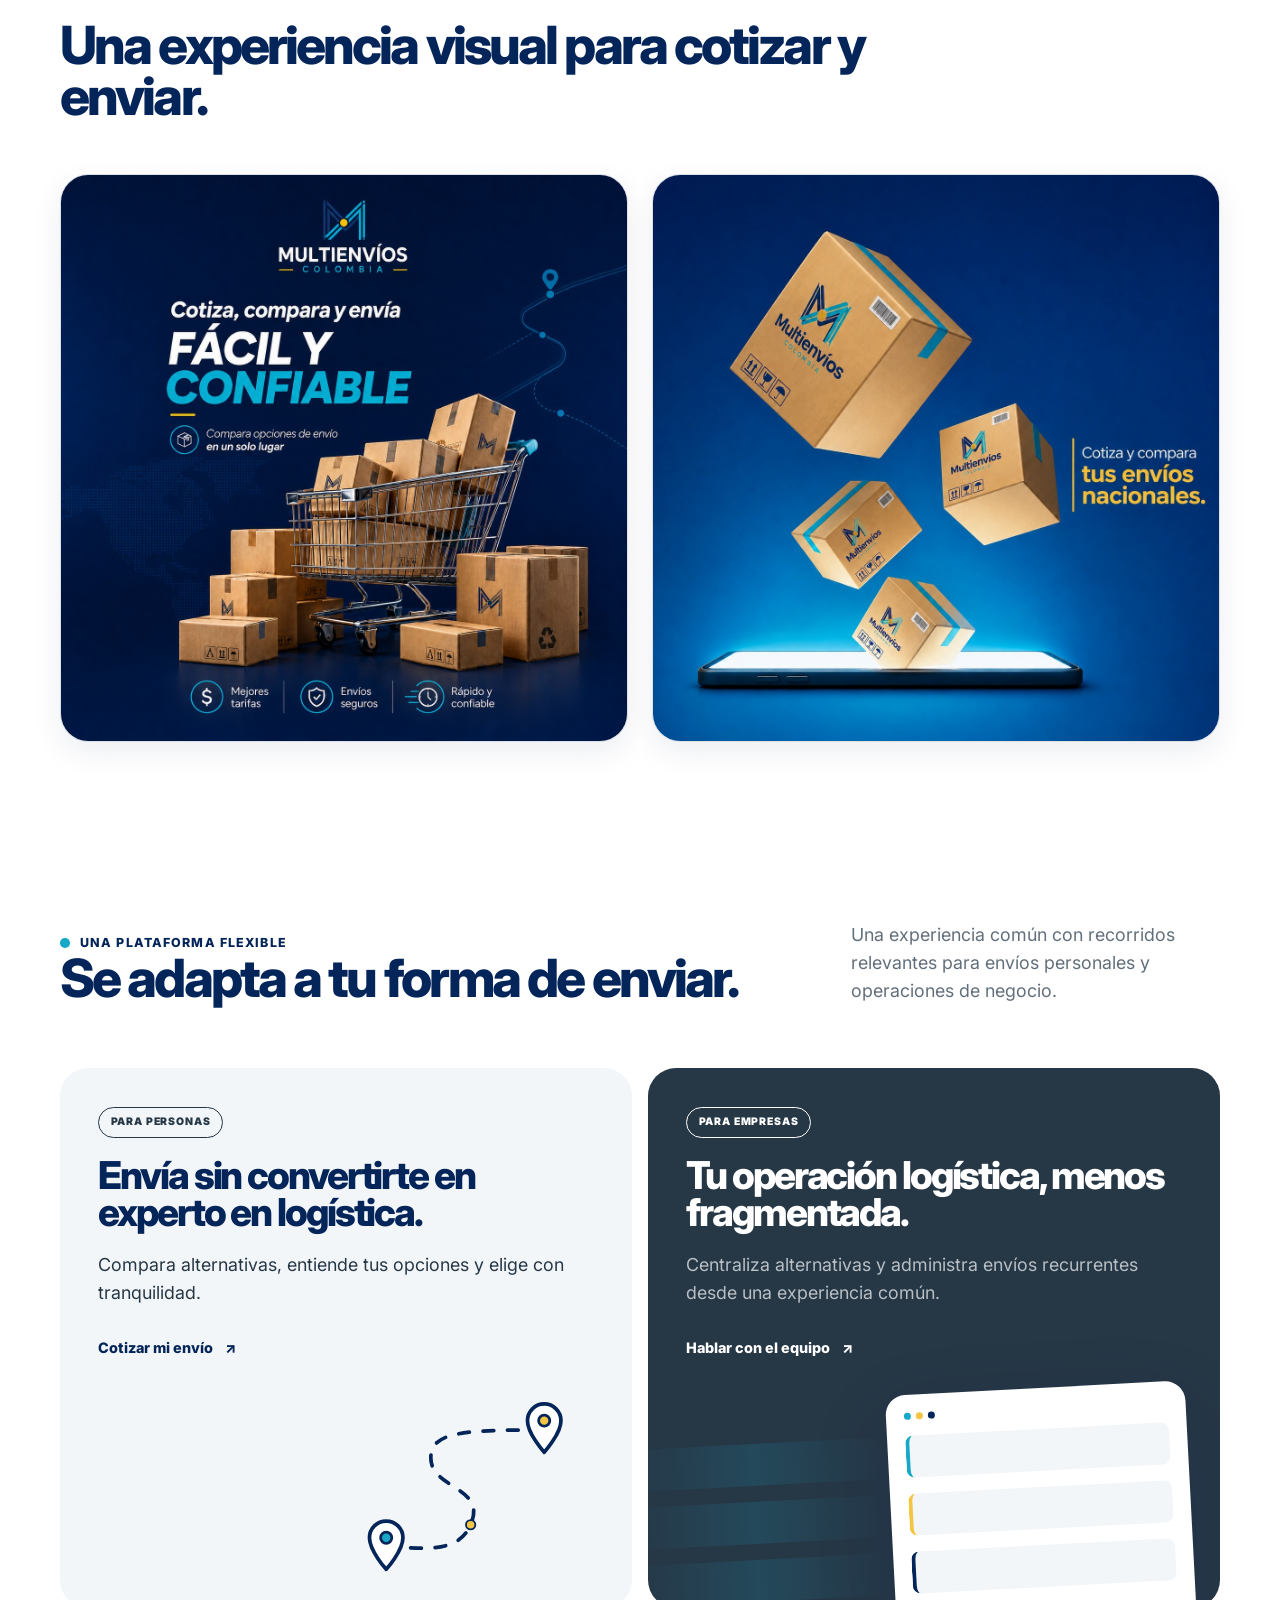
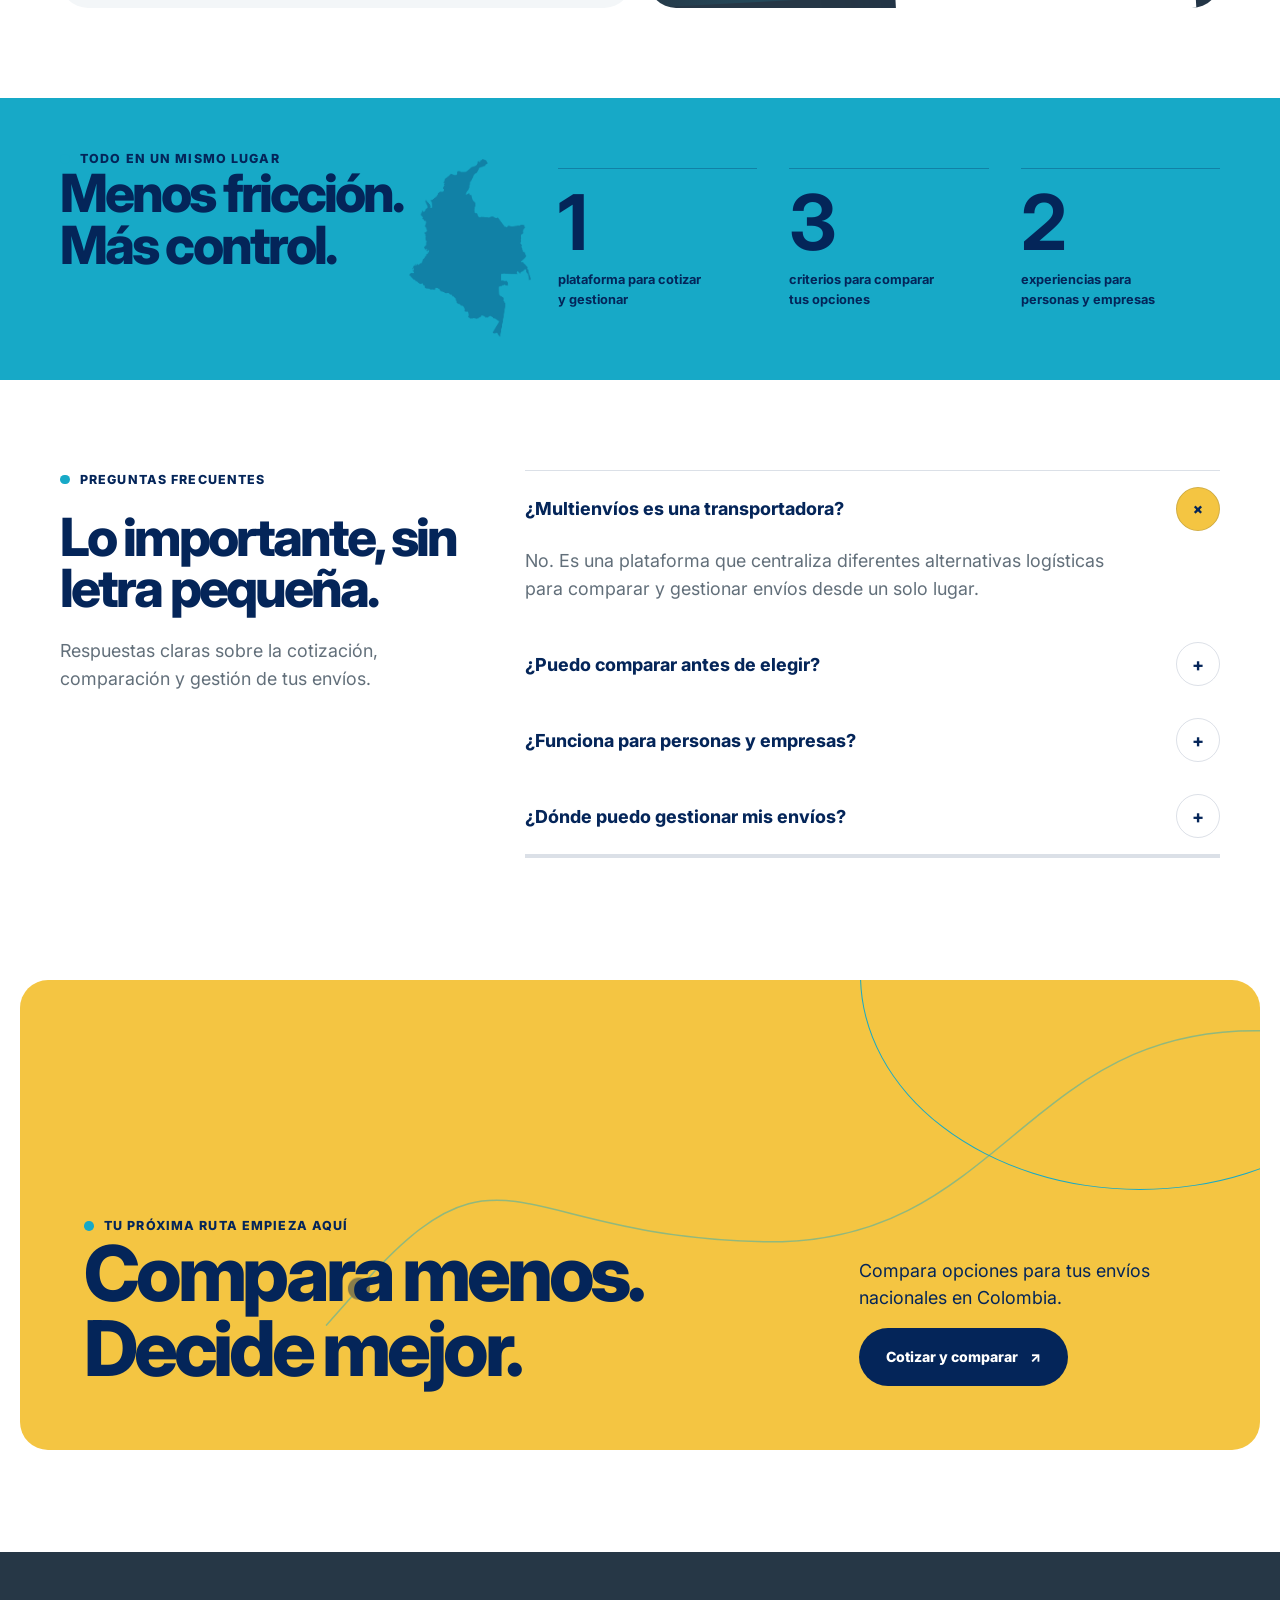
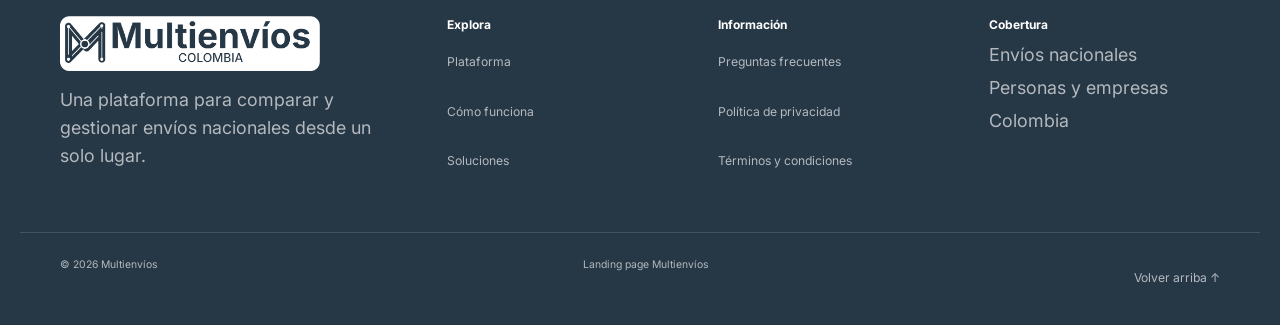
==== commit 30f1a653: "se añadieron algunas imagenes" ====
--- a/index.html
+++ b/index.html
@@ -12,15 +12,8 @@
     <link rel="preconnect" href="https://fonts.googleapis.com">
     <link rel="preconnect" href="https://fonts.gstatic.com" crossorigin>
     <link href="https://fonts.googleapis.com/css2?family=Inter:wght@400;500;600;700;800;900&display=swap" rel="stylesheet">
-    <link rel="stylesheet" href="css/main.css?v=9">
-    <script>
-      try {
-        document.documentElement.dataset.theme = localStorage.getItem("multienvios-theme") || (matchMedia("(prefers-color-scheme: dark)").matches ? "dark" : "light");
-      } catch (_) {
-        document.documentElement.dataset.theme = "light";
-      }
-    </script>
-    <script type="module" src="js/app.js?v=3"></script>
+    <link rel="stylesheet" href="css/main.css?v=12">
+    <script type="module" src="js/app.js?v=5"></script>
   </head>
   <body>
     <a class="skip-link" href="#contenido">Saltar al contenido</a>
@@ -29,7 +22,8 @@
       <header class="site-header" data-navbar>
         <div class="container navbar">
           <a class="wordmark" href="#inicio" aria-label="Multienvíos, ir al inicio">
-            <img class="wordmark__logo" src="assets/images/LogoCompleto.png" width="946" height="178" alt="">
+            <img class="wordmark__logo wordmark__logo--light" src="assets/images/LogoCompleto.png" width="946" height="178" alt="">
+            <img class="wordmark__logo wordmark__logo--dark" src="assets/images/LogoCompletoFooter.png?v=1" width="964" height="203" alt="">
           </a>
 
           <nav class="navbar__menu" id="menu-principal" aria-label="Navegación principal" data-navbar-menu>
@@ -188,6 +182,23 @@
           </div>
         </section>
 
+        <section class="section media-showcase" aria-labelledby="media-showcase-title">
+          <div class="container">
+            <div class="section-intro reveal">
+              <p class="eyebrow"><span></span> Multienvíos en acción</p>
+              <h2 id="media-showcase-title">Una experiencia visual para <em>cotizar y enviar.</em></h2>
+            </div>
+            <div class="media-showcase__grid">
+              <figure class="media-showcase__item reveal">
+                <img src="assets/images/Foto01.jpeg" width="1254" height="1254" loading="lazy" decoding="async" alt="Carrito y paquetes de Multienvíos para cotizar, comparar y enviar de manera fácil y confiable.">
+              </figure>
+              <figure class="media-showcase__item reveal">
+                <img src="assets/images/Foto02.jpeg" width="1254" height="1254" loading="lazy" decoding="async" alt="Cajas de Multienvíos sobre un teléfono para cotizar y comparar envíos nacionales.">
+              </figure>
+            </div>
+          </div>
+        </section>
+
         <section class="section solutions-section" id="soluciones">
           <div class="container">
             <div class="section-intro section-intro--split reveal">
@@ -197,7 +208,20 @@
             <div class="audience-grid">
               <article class="audience-card audience-card--people reveal">
                 <div class="audience-card__content"><span class="audience-pill">PARA PERSONAS</span><h3>Envía sin convertirte en experto en logística.</h3><p>Compara alternativas, entiende tus opciones y elige con tranquilidad.</p><a class="text-link" href="#cotizador">Cotizar mi envío <span>↗</span></a></div>
-                <div class="package-illustration" aria-hidden="true"><span></span><span></span><span></span></div>
+                <div class="locations-illustration" aria-hidden="true">
+                  <svg viewBox="0 0 320 230" role="presentation">
+                    <path class="locations-illustration__route" pathLength="1" d="M68 178C104 178 147 188 160 151C174 113 116 115 116 82C116 54 150 52 238 52"></path>
+                    <circle class="locations-illustration__traveler" r="5">
+                      <animateMotion dur="6.8s" repeatCount="indefinite" path="M68 178C104 178 147 188 160 151C174 113 116 115 116 82C116 54 150 52 238 52"></animateMotion>
+                    </circle>
+                    <g class="locations-illustration__pin locations-illustration__pin--origin" transform="translate(68 178)">
+                      <path d="M0 24S-18 4-18-10A18 18 0 1 1 18-10C18 4 0 24 0 24Z"></path><circle cy="-10" r="6"></circle>
+                    </g>
+                    <g class="locations-illustration__pin locations-illustration__pin--destination" transform="translate(238 52)">
+                      <path d="M0 24S-18 4-18-10A18 18 0 1 1 18-10C18 4 0 24 0 24Z"></path><circle cy="-10" r="6"></circle>
+                    </g>
+                  </svg>
+                </div>
               </article>
               <article class="audience-card audience-card--business reveal">
                 <div class="audience-card__content"><span class="audience-pill">PARA EMPRESAS</span><h3>Tu operación logística, menos fragmentada.</h3><p>Centraliza alternativas y administra envíos recurrentes desde una experiencia común.</p><a class="text-link text-link--light" href="#contacto">Hablar con el equipo <span>↗</span></a></div>
--- a/css/main.css
+++ b/css/main.css
@@ -4,7 +4,7 @@
 @import url("./layout.css?v=4");
 @import url("./utilities.css?v=4");
 @import url("./components/buttons.css?v=4");
-@import url("./components/navbar.css?v=6");
+@import url("./components/navbar.css?v=7");
 @import url("./components/accordion.css?v=4");
-@import url("./landing.css?v=6");
-@import url("./components/motion.css?v=4");
+@import url("./landing.css?v=9");
+@import url("./components/motion.css?v=7");
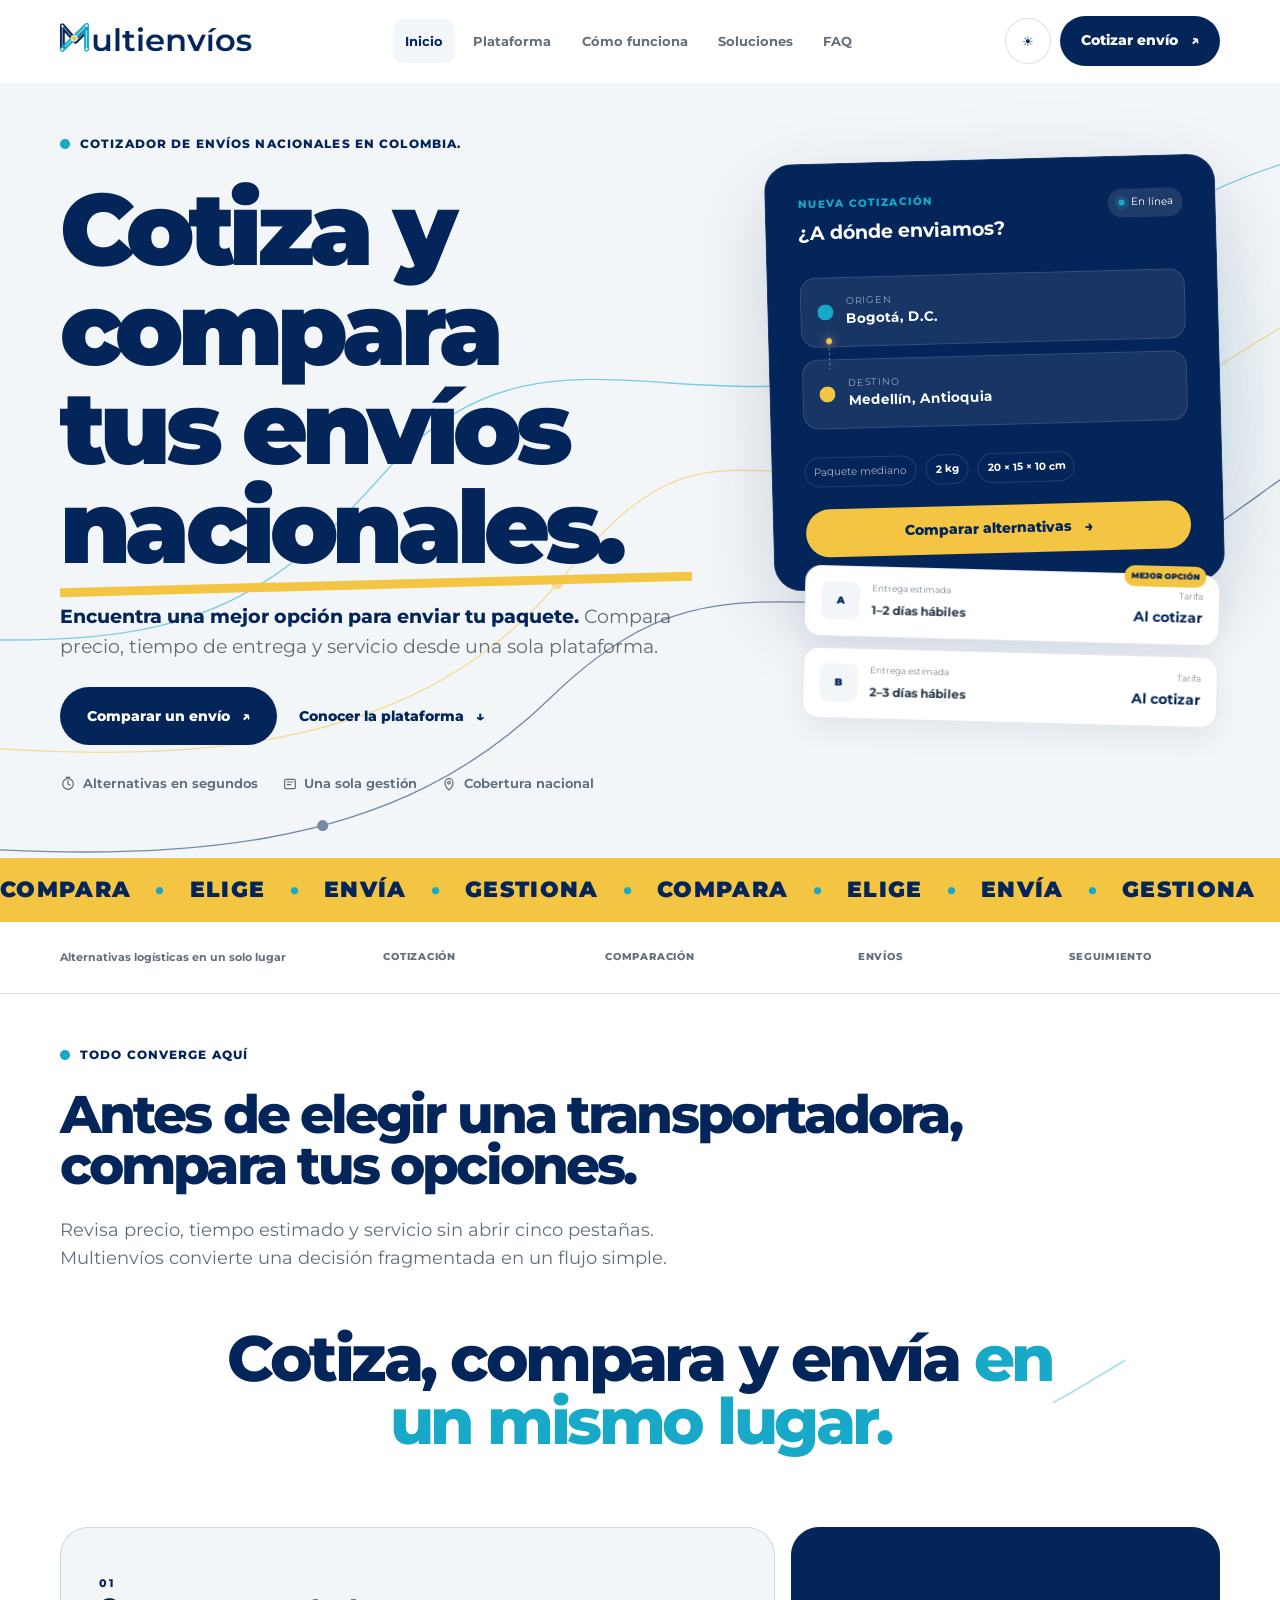
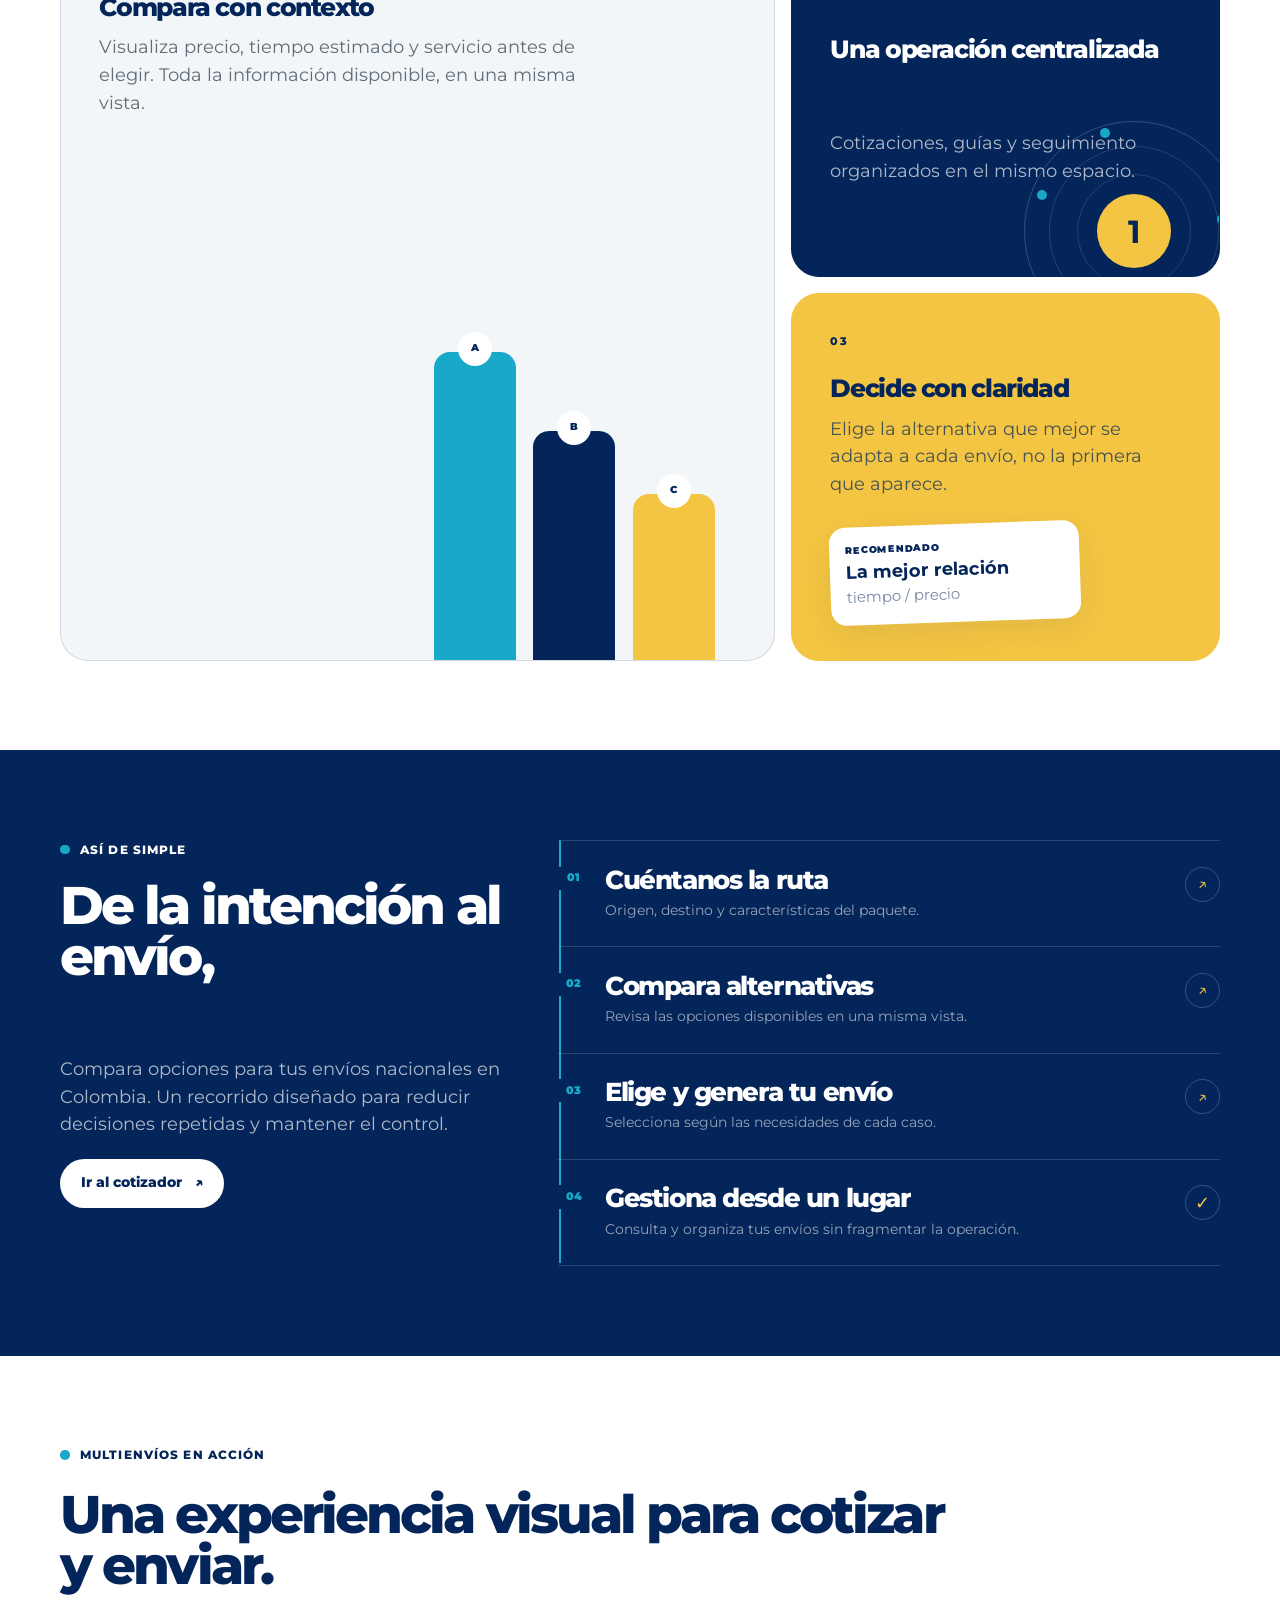
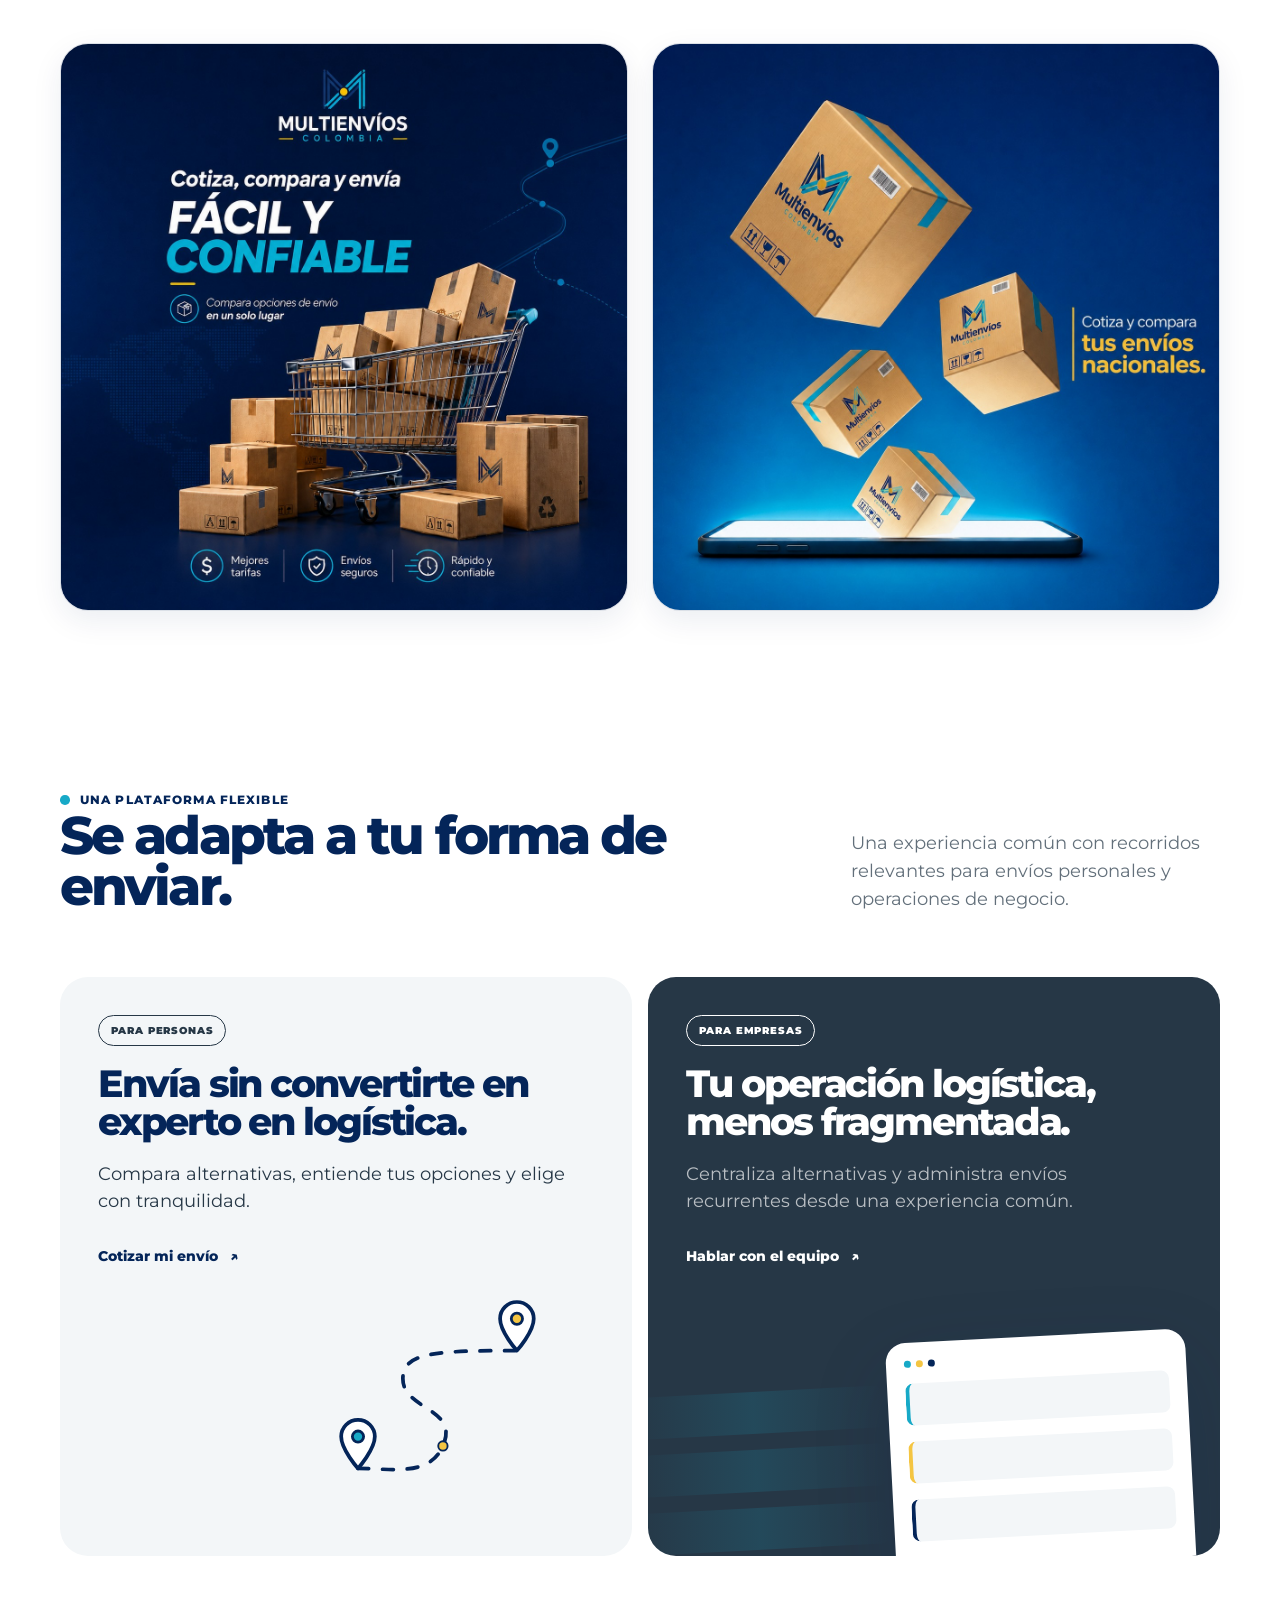
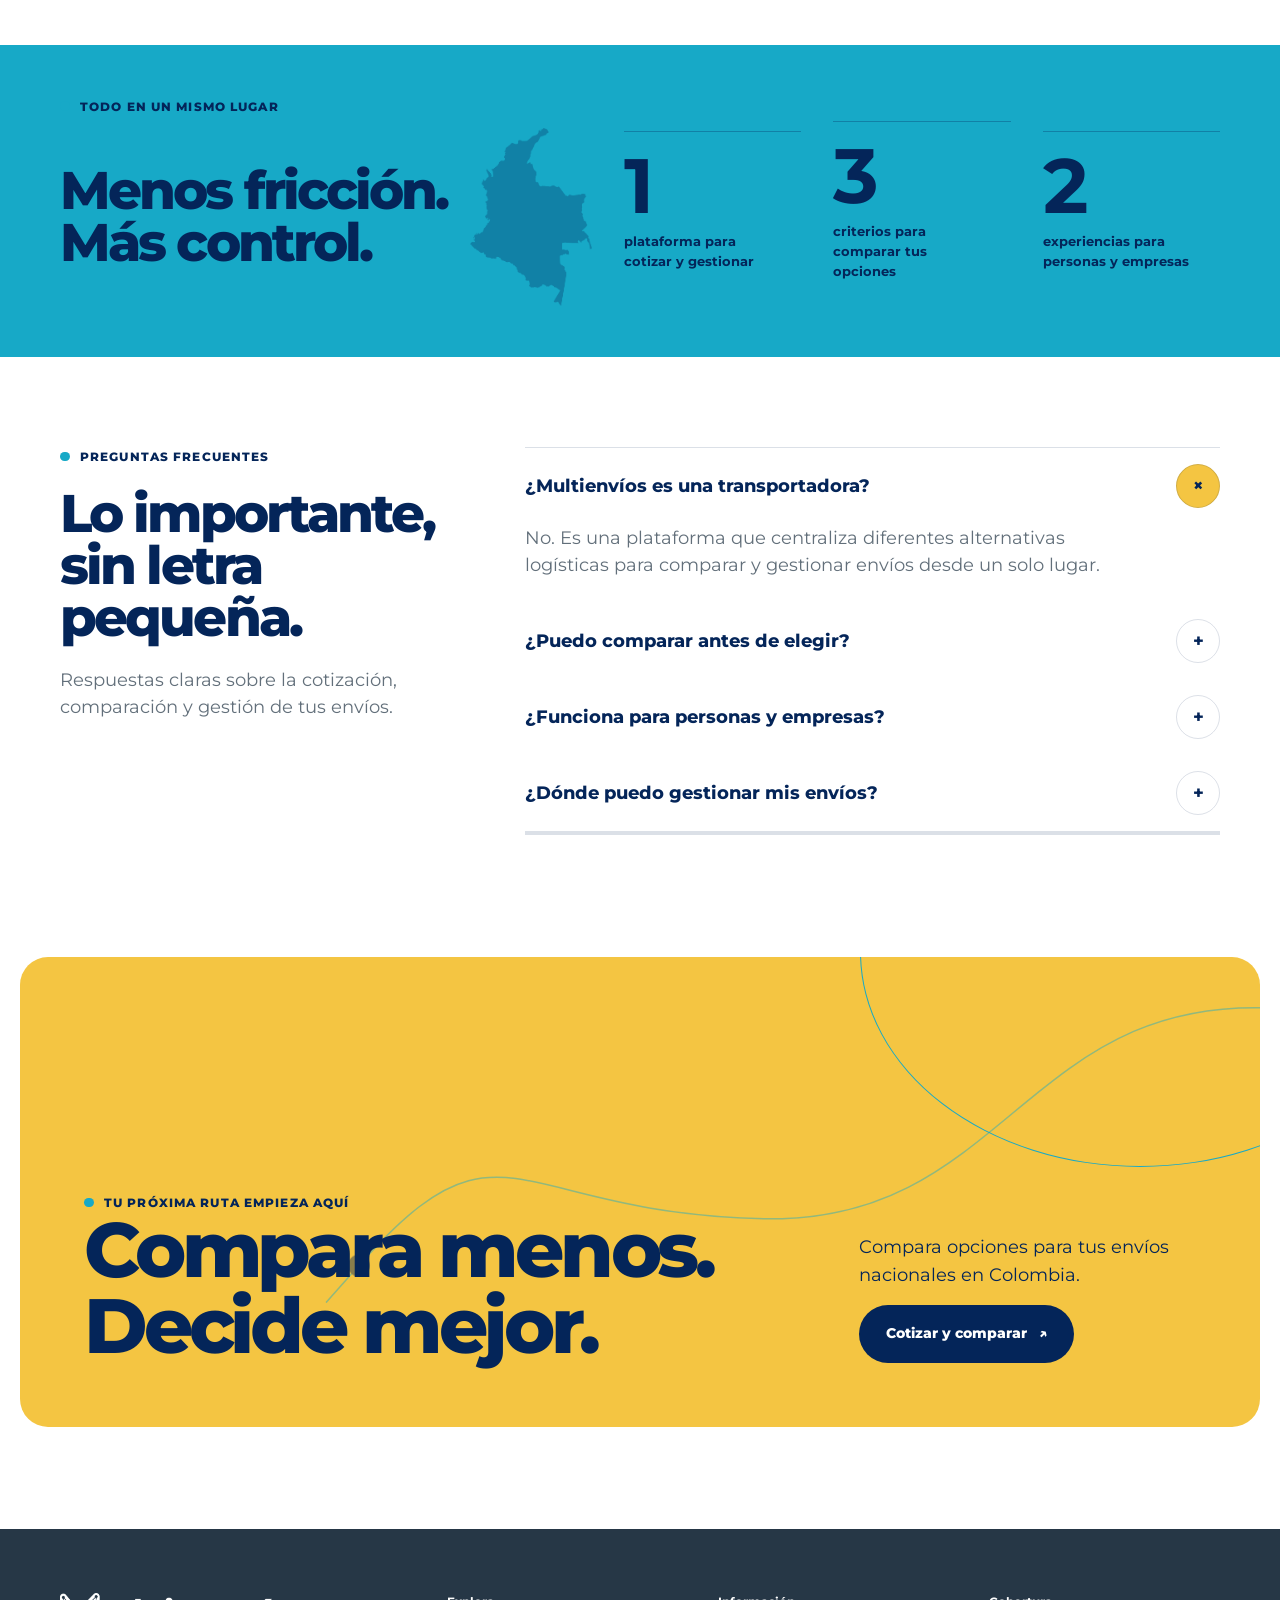
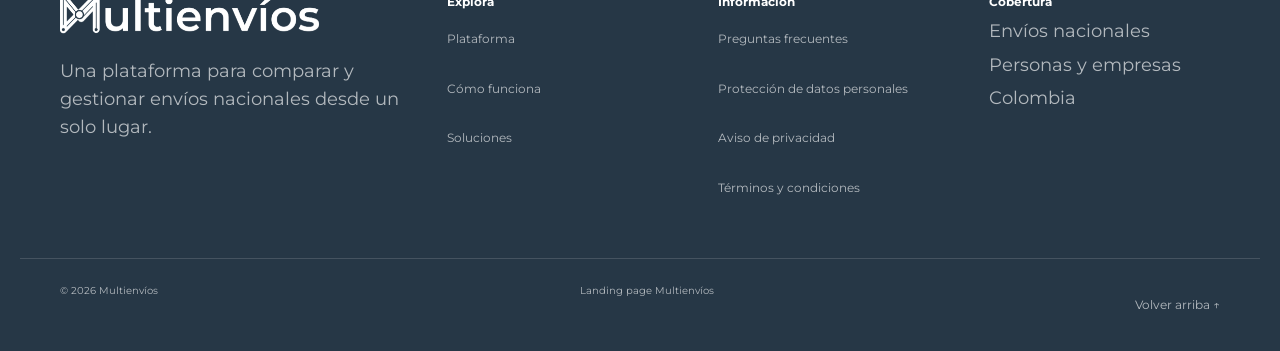
==== commit f6e159b8: "legal y cambios de diseño" ====
--- a/index.html
+++ b/index.html
@@ -7,12 +7,12 @@
     <meta name="description" content="Multienvíos: cotiza, compara y gestiona tus envíos nacionales en Colombia desde un solo lugar.">
     <meta name="robots" content="index, follow">
     <title>Multienvíos — Muchas rutas. Un solo lugar.</title>
-    <link rel="icon" type="image/png" sizes="152x152" href="assets/icons/LogoMultienvios.png">
-    <link rel="apple-touch-icon" sizes="152x152" href="assets/icons/LogoMultienvios.png">
+    <link rel="icon" type="image/png" sizes="152x152" href="assets/icons/favicon-multienvios.png">
+    <link rel="apple-touch-icon" sizes="152x152" href="assets/icons/favicon-multienvios.png">
     <link rel="preconnect" href="https://fonts.googleapis.com">
     <link rel="preconnect" href="https://fonts.gstatic.com" crossorigin>
-    <link href="https://fonts.googleapis.com/css2?family=Inter:wght@400;500;600;700;800;900&display=swap" rel="stylesheet">
-    <link rel="stylesheet" href="css/main.css?v=12">
+    <link href="https://fonts.googleapis.com/css2?family=Montserrat:wght@400..900&display=swap" rel="stylesheet">
+    <link rel="stylesheet" href="css/main.css?v=14">
     <script type="module" src="js/app.js?v=5"></script>
   </head>
   <body>
@@ -22,8 +22,8 @@
       <header class="site-header" data-navbar>
         <div class="container navbar">
           <a class="wordmark" href="#inicio" aria-label="Multienvíos, ir al inicio">
-            <img class="wordmark__logo wordmark__logo--light" src="assets/images/LogoCompleto.png" width="946" height="178" alt="">
-            <img class="wordmark__logo wordmark__logo--dark" src="assets/images/LogoCompletoFooter.png?v=1" width="964" height="203" alt="">
+            <img class="wordmark__logo wordmark__logo--light" src="assets/logos/multienvios-fondo-claro.png" width="946" height="178" alt="">
+            <img class="wordmark__logo wordmark__logo--dark" src="assets/logos/multienvios-fondo-oscuro.png?v=1" width="964" height="203" alt="">
           </a>
 
           <nav class="navbar__menu" id="menu-principal" aria-label="Navegación principal" data-navbar-menu>
@@ -47,6 +47,7 @@
         </div>
       </header>
 
+      <!-- La composición se conserva en una sola página para facilitar su traslado a LandingPage. -->
       <main id="contenido">
         <section class="hero-section" id="inicio">
           <div class="route-field" aria-hidden="true">
@@ -54,9 +55,18 @@
               <path class="route-field__path route-field__path--one" d="M1510 52C1190 32 1120 222 930 264S620 204 486 356 264 522-66 492" pathLength="1"></path>
               <path class="route-field__path route-field__path--two" d="M1510 168C1268 166 1218 340 1008 354S770 302 650 448 334 644-74 578" pathLength="1"></path>
               <path class="route-field__path route-field__path--three" d="M1510 286C1312 276 1266 456 1052 470S770 430 638 558 322 728-74 674" pathLength="1"></path>
-              <circle class="route-field__node route-field__node--one" r="6"><animateMotion dur="9s" repeatCount="indefinite" path="M1510 52C1190 32 1120 222 930 264S620 204 486 356 264 522-66 492"></animateMotion></circle>
-              <circle class="route-field__node route-field__node--two" r="5"><animateMotion dur="11s" begin="-4s" repeatCount="indefinite" path="M1510 168C1268 166 1218 340 1008 354S770 302 650 448 334 644-74 578"></animateMotion></circle>
-              <circle class="route-field__node route-field__node--three" r="5"><animateMotion dur="13s" begin="-7s" repeatCount="indefinite" path="M1510 286C1312 276 1266 456 1052 470S770 430 638 558 322 728-74 674"></animateMotion></circle>
+              <circle class="route-field__node route-field__node--one" r="6">
+                <animateMotion dur="9s" repeatCount="indefinite" path="M1510 52C1190 32 1120 222 930 264S620 204 486 356 264 522-66 492">
+                </animateMotion>
+              </circle>
+              <circle class="route-field__node route-field__node--two" r="5">
+                <animateMotion dur="11s" begin="-4s" repeatCount="indefinite" path="M1510 168C1268 166 1218 340 1008 354S770 302 650 448 334 644-74 578">
+                </animateMotion>
+              </circle>
+              <circle class="route-field__node route-field__node--three" r="5">
+                <animateMotion dur="13s" begin="-7s" repeatCount="indefinite" path="M1510 286C1312 276 1266 456 1052 470S770 430 638 558 322 728-74 674">
+                </animateMotion>
+              </circle>
             </svg>
           </div>
           <div class="container hero-section__grid">
@@ -69,23 +79,58 @@
                 <a class="text-link" href="#plataforma">Conocer la plataforma <span aria-hidden="true">↓</span></a>
               </div>
               <ul class="hero-section__trust" aria-label="Beneficios principales">
-                <li><svg class="line-icon" viewBox="0 0 24 24" aria-hidden="true"><circle cx="12" cy="12" r="8"></circle><path d="M12 7v5l3 2"></path><path d="M9 2h6"></path></svg> Alternativas en segundos</li>
-                <li><svg class="line-icon" viewBox="0 0 24 24" aria-hidden="true"><rect x="4" y="5" width="16" height="14" rx="2"></rect><path d="M8 9h8M8 13h5"></path></svg> Una sola gestión</li>
-                <li><svg class="line-icon" viewBox="0 0 24 24" aria-hidden="true"><path d="M12 21s6-5.2 6-11a6 6 0 1 0-12 0c0 5.8 6 11 6 11Z"></path><circle cx="12" cy="10" r="2"></circle></svg> Cobertura nacional</li>
+                <li>
+                  <svg class="line-icon" viewBox="0 0 24 24" aria-hidden="true">
+                    <circle cx="12" cy="12" r="8"></circle>
+                    <path d="M12 7v5l3 2"></path>
+                    <path d="M9 2h6"></path>
+                  </svg>
+                  Alternativas en segundos
+                </li>
+                <li>
+                  <svg class="line-icon" viewBox="0 0 24 24" aria-hidden="true">
+                    <rect x="4" y="5" width="16" height="14" rx="2"></rect>
+                    <path d="M8 9h8M8 13h5"></path>
+                  </svg>
+                  Una sola gestión
+                </li>
+                <li>
+                  <svg class="line-icon" viewBox="0 0 24 24" aria-hidden="true">
+                    <path d="M12 21s6-5.2 6-11a6 6 0 1 0-12 0c0 5.8 6 11 6 11Z"></path>
+                    <circle cx="12" cy="10" r="2"></circle>
+                  </svg>
+                  Cobertura nacional
+                </li>
               </ul>
             </div>
 
             <div class="hero-visual reveal" id="cotizador" aria-label="Cotizador de envíos nacionales">
-              <div class="hero-visual__glow"></div>
+              <div class="hero-visual__glow">
+              </div>
               <div class="quote-card">
                 <div class="quote-card__top">
-                  <div><span class="mini-label">NUEVA COTIZACIÓN</span><strong>¿A dónde enviamos?</strong></div>
+                  <div>
+                    <span class="mini-label">NUEVA COTIZACIÓN</span><strong>¿A dónde enviamos?</strong>
+                  </div>
                   <span class="live-pill"><i></i> En línea</span>
                 </div>
                 <div class="route-inputs">
-                  <div class="route-input"><span class="route-dot route-dot--origin"></span><div><small>ORIGEN</small><strong>Bogotá, D.C.</strong></div></div>
-                  <svg class="route-inputs__line" viewBox="0 0 24 34" aria-hidden="true"><path d="M12 1v32" pathLength="1"></path><circle class="route-inputs__traveler" cx="12" cy="5" r="3"></circle></svg>
-                  <div class="route-input"><span class="route-dot route-dot--destination"></span><div><small>DESTINO</small><strong>Medellín, Antioquia</strong></div></div>
+                  <div class="route-input">
+                    <span class="route-dot route-dot--origin"></span>
+                    <div>
+                      <small>ORIGEN</small><strong>Bogotá, D.C.</strong>
+                    </div>
+                  </div>
+                  <svg class="route-inputs__line" viewBox="0 0 24 34" aria-hidden="true">
+                    <path d="M12 1v32" pathLength="1"></path>
+                    <circle class="route-inputs__traveler" cx="12" cy="5" r="3"></circle>
+                  </svg>
+                  <div class="route-input">
+                    <span class="route-dot route-dot--destination"></span>
+                    <div>
+                      <small>DESTINO</small><strong>Medellín, Antioquia</strong>
+                    </div>
+                  </div>
                 </div>
                 <div class="package-row">
                   <span>Paquete mediano</span><strong>2 kg</strong><strong>20 × 15 × 10 cm</strong>
@@ -95,18 +140,31 @@
               <div class="result-stack" data-comparison-results aria-live="polite">
                 <article class="result-card result-card--featured">
                   <span class="result-card__badge">MEJOR OPCIÓN</span>
-                  <div class="carrier-mark" aria-label="Opción logística A">A</div>
-                  <div><small>Entrega estimada</small><strong>1–2 días hábiles</strong></div>
-                  <div class="result-card__price"><small>Tarifa</small><strong>Al cotizar</strong></div>
+                  <div class="carrier-mark" aria-label="Opción logística A">
+                    A
+                  </div>
+                  <div>
+                    <small>Entrega estimada</small><strong>1–2 días hábiles</strong>
+                  </div>
+                  <div class="result-card__price">
+                    <small>Tarifa</small><strong>Al cotizar</strong>
+                  </div>
                 </article>
                 <article class="result-card">
-                  <div class="carrier-mark" aria-label="Opción logística B">B</div>
-                  <div><small>Entrega estimada</small><strong>2–3 días hábiles</strong></div>
-                  <div class="result-card__price"><small>Tarifa</small><strong>Al cotizar</strong></div>
+                  <div class="carrier-mark" aria-label="Opción logística B">
+                    B
+                  </div>
+                  <div>
+                    <small>Entrega estimada</small><strong>2–3 días hábiles</strong>
+                  </div>
+                  <div class="result-card__price">
+                    <small>Tarifa</small><strong>Al cotizar</strong>
+                  </div>
                 </article>
               </div>
             </div>
           </div>
+          <!-- Repetir el mismo contenido en ambos grupos para que el carrusel no deje huecos. -->
           <div class="hero-ticker" aria-hidden="true">
             <div class="hero-ticker__track">
               <div class="hero-ticker__group">
@@ -150,16 +208,30 @@
 
             <div class="value-grid">
               <article class="value-card value-card--wide reveal">
-                <div class="value-card__copy"><span class="card-number">01</span><h3>Compara con contexto</h3><p>Visualiza precio, tiempo estimado y servicio antes de elegir. Toda la información disponible, en una misma vista.</p></div>
-                <div class="comparison-bars" aria-hidden="true" data-motion-bars><span style="--size:78%;--delay:0ms"><i>A</i></span><span style="--size:58%;--delay:130ms"><i>B</i></span><span style="--size:42%;--delay:260ms"><i>C</i></span></div>
+                <div class="value-card__copy">
+                  <span class="card-number">01</span>
+                  <h3>Compara con contexto</h3>
+                  <p>Visualiza precio, tiempo estimado y servicio antes de elegir. Toda la información disponible, en una misma vista.</p>
+                </div>
+                <div class="comparison-bars" aria-hidden="true" data-motion-bars>
+                  <span style="--size:78%;--delay:0ms"><i>A</i></span><span style="--size:58%;--delay:130ms"><i>B</i></span><span style="--size:42%;--delay:260ms"><i>C</i></span>
+                </div>
               </article>
               <article class="value-card value-card--dark reveal">
-                <span class="card-number">02</span><h3>Una operación centralizada</h3><p>Cotizaciones, guías y seguimiento organizados en el mismo espacio.</p>
-                <div class="orbit" aria-hidden="true"><i></i><i></i><i></i><strong>1</strong></div>
+                <span class="card-number">02</span>
+                <h3>Una operación centralizada</h3>
+                <p>Cotizaciones, guías y seguimiento organizados en el mismo espacio.</p>
+                <div class="orbit" aria-hidden="true">
+                  <i></i><i></i><i></i><strong>1</strong>
+                </div>
               </article>
               <article class="value-card value-card--accent reveal">
-                <span class="card-number">03</span><h3>Decide con claridad</h3><p>Elige la alternativa que mejor se adapta a cada envío, no la primera que aparece.</p>
-                <div class="decision-chip"><span>Recomendado</span><strong>La mejor relación</strong><small>tiempo / precio</small></div>
+                <span class="card-number">03</span>
+                <h3>Decide con claridad</h3>
+                <p>Elige la alternativa que mejor se adapta a cada envío, no la primera que aparece.</p>
+                <div class="decision-chip">
+                  <span>Recomendado</span><strong>La mejor relación</strong><small>tiempo / precio</small>
+                </div>
               </article>
             </div>
           </div>
@@ -174,10 +246,41 @@
               <a class="button button--light" href="#cotizador">Ir al cotizador <span aria-hidden="true">↗</span></a>
             </div>
             <ol class="process-list" data-process-list>
-              <li class="process-item reveal"><svg class="process-progress" viewBox="0 0 4 100" preserveAspectRatio="none" aria-hidden="true"><path d="M2 0v100" pathLength="1"></path></svg><span>01</span><div><h3>Cuéntanos la ruta</h3><p>Origen, destino y características del paquete.</p></div><i aria-hidden="true">↗</i></li>
-              <li class="process-item reveal"><span>02</span><div><h3>Compara alternativas</h3><p>Revisa las opciones disponibles en una misma vista.</p></div><i aria-hidden="true">↗</i></li>
-              <li class="process-item reveal"><span>03</span><div><h3>Elige y genera tu envío</h3><p>Selecciona según las necesidades de cada caso.</p></div><i aria-hidden="true">↗</i></li>
-              <li class="process-item reveal"><span>04</span><div><h3>Gestiona desde un lugar</h3><p>Consulta y organiza tus envíos sin fragmentar la operación.</p></div><i aria-hidden="true">✓</i></li>
+              <li class="process-item reveal">
+                <svg class="process-progress" viewBox="0 0 4 100" preserveAspectRatio="none" aria-hidden="true">
+                  <path d="M2 0v100" pathLength="1"></path>
+                </svg>
+                <span>01</span>
+                <div>
+                  <h3>Cuéntanos la ruta</h3>
+                  <p>Origen, destino y características del paquete.</p>
+                </div>
+                <i aria-hidden="true">↗</i>
+              </li>
+              <li class="process-item reveal">
+                <span>02</span>
+                <div>
+                  <h3>Compara alternativas</h3>
+                  <p>Revisa las opciones disponibles en una misma vista.</p>
+                </div>
+                <i aria-hidden="true">↗</i>
+              </li>
+              <li class="process-item reveal">
+                <span>03</span>
+                <div>
+                  <h3>Elige y genera tu envío</h3>
+                  <p>Selecciona según las necesidades de cada caso.</p>
+                </div>
+                <i aria-hidden="true">↗</i>
+              </li>
+              <li class="process-item reveal">
+                <span>04</span>
+                <div>
+                  <h3>Gestiona desde un lugar</h3>
+                  <p>Consulta y organiza tus envíos sin fragmentar la operación.</p>
+                </div>
+                <i aria-hidden="true">✓</i>
+              </li>
             </ol>
           </div>
         </section>
@@ -190,10 +293,10 @@
             </div>
             <div class="media-showcase__grid">
               <figure class="media-showcase__item reveal">
-                <img src="assets/images/Foto01.jpeg" width="1254" height="1254" loading="lazy" decoding="async" alt="Carrito y paquetes de Multienvíos para cotizar, comparar y enviar de manera fácil y confiable.">
+                <img src="assets/images/envios-carrito-paquetes.jpeg" width="1254" height="1254" loading="lazy" decoding="async" alt="Carrito y paquetes de Multienvíos para cotizar, comparar y enviar de manera fácil y confiable.">
               </figure>
               <figure class="media-showcase__item reveal">
-                <img src="assets/images/Foto02.jpeg" width="1254" height="1254" loading="lazy" decoding="async" alt="Cajas de Multienvíos sobre un teléfono para cotizar y comparar envíos nacionales.">
+                <img src="assets/images/envios-paquetes-telefono.jpeg" width="1254" height="1254" loading="lazy" decoding="async" alt="Cajas de Multienvíos sobre un teléfono para cotizar y comparar envíos nacionales.">
               </figure>
             </div>
           </div>
@@ -202,30 +305,51 @@
         <section class="section solutions-section" id="soluciones">
           <div class="container">
             <div class="section-intro section-intro--split reveal">
-              <div><p class="eyebrow"><span></span> Una plataforma flexible</p><h2>Se adapta a tu forma de <em>enviar.</em></h2></div>
+              <div>
+                <p class="eyebrow"><span></span> Una plataforma flexible</p>
+                <h2>Se adapta a tu forma de <em>enviar.</em></h2>
+              </div>
               <p>Una experiencia común con recorridos relevantes para envíos personales y operaciones de negocio.</p>
             </div>
             <div class="audience-grid">
               <article class="audience-card audience-card--people reveal">
-                <div class="audience-card__content"><span class="audience-pill">PARA PERSONAS</span><h3>Envía sin convertirte en experto en logística.</h3><p>Compara alternativas, entiende tus opciones y elige con tranquilidad.</p><a class="text-link" href="#cotizador">Cotizar mi envío <span>↗</span></a></div>
+                <div class="audience-card__content">
+                  <span class="audience-pill">PARA PERSONAS</span>
+                  <h3>Envía sin convertirte en experto en logística.</h3>
+                  <p>Compara alternativas, entiende tus opciones y elige con tranquilidad.</p>
+                  <a class="text-link" href="#cotizador">Cotizar mi envío <span>↗</span></a>
+                </div>
                 <div class="locations-illustration" aria-hidden="true">
                   <svg viewBox="0 0 320 230" role="presentation">
                     <path class="locations-illustration__route" pathLength="1" d="M68 178C104 178 147 188 160 151C174 113 116 115 116 82C116 54 150 52 238 52"></path>
                     <circle class="locations-illustration__traveler" r="5">
-                      <animateMotion dur="6.8s" repeatCount="indefinite" path="M68 178C104 178 147 188 160 151C174 113 116 115 116 82C116 54 150 52 238 52"></animateMotion>
+                      <animateMotion dur="6.8s" repeatCount="indefinite" path="M68 178C104 178 147 188 160 151C174 113 116 115 116 82C116 54 150 52 238 52">
+                      </animateMotion>
                     </circle>
-                    <g class="locations-illustration__pin locations-illustration__pin--origin" transform="translate(68 178)">
-                      <path d="M0 24S-18 4-18-10A18 18 0 1 1 18-10C18 4 0 24 0 24Z"></path><circle cy="-10" r="6"></circle>
+                    <g class="locations-illustration__pin locations-illustration__pin--origin" transform="translate(68 154)">
+                      <path d="M0 24S-18 4-18-10A18 18 0 1 1 18-10C18 4 0 24 0 24Z"></path>
+                      <circle cy="-10" r="6"></circle>
                     </g>
-                    <g class="locations-illustration__pin locations-illustration__pin--destination" transform="translate(238 52)">
-                      <path d="M0 24S-18 4-18-10A18 18 0 1 1 18-10C18 4 0 24 0 24Z"></path><circle cy="-10" r="6"></circle>
+                    <g class="locations-illustration__pin locations-illustration__pin--destination" transform="translate(238 28)">
+                      <path d="M0 24S-18 4-18-10A18 18 0 1 1 18-10C18 4 0 24 0 24Z"></path>
+                      <circle cy="-10" r="6"></circle>
                     </g>
                   </svg>
                 </div>
               </article>
               <article class="audience-card audience-card--business reveal">
-                <div class="audience-card__content"><span class="audience-pill">PARA EMPRESAS</span><h3>Tu operación logística, menos fragmentada.</h3><p>Centraliza alternativas y administra envíos recurrentes desde una experiencia común.</p><a class="text-link text-link--light" href="#contacto">Hablar con el equipo <span>↗</span></a></div>
-                <div class="dashboard-mini" aria-hidden="true"><div><i></i><i></i><i></i></div><span></span><span></span><span></span></div>
+                <div class="audience-card__content">
+                  <span class="audience-pill">PARA EMPRESAS</span>
+                  <h3>Tu operación logística, menos fragmentada.</h3>
+                  <p>Centraliza alternativas y administra envíos recurrentes desde una experiencia común.</p>
+                  <a class="text-link text-link--light" href="#contacto">Hablar con el equipo <span>↗</span></a>
+                </div>
+                <div class="dashboard-mini" aria-hidden="true">
+                  <div>
+                    <i></i><i></i><i></i>
+                  </div>
+                  <span></span><span></span><span></span>
+                </div>
               </article>
             </div>
           </div>
@@ -233,42 +357,114 @@
 
         <section class="proof-section">
           <div class="container proof-grid">
-            <div class="proof-heading reveal"><p class="eyebrow eyebrow--light"><span></span> Todo en un mismo lugar</p><h2>Menos fricción.<br><em>Más control.</em></h2><div class="coverage-map" aria-hidden="true"><span class="coverage-map__country"></span><svg viewBox="0 0 120 175"><path class="coverage-map__route" d="M46 33 59 56 42 82 68 110 55 139" pathLength="1"></path><circle cx="46" cy="33" r="3"></circle><circle cx="59" cy="56" r="3"></circle><circle cx="42" cy="82" r="3"></circle><circle cx="68" cy="110" r="3"></circle><circle cx="55" cy="139" r="3"></circle></svg></div></div>
-            <div class="proof-stat reveal"><strong>1</strong><span>plataforma para cotizar y gestionar</span></div>
-            <div class="proof-stat reveal"><strong>3</strong><span>criterios para comparar tus opciones</span></div>
-            <div class="proof-stat reveal"><strong>2</strong><span>experiencias para personas y empresas</span></div>
+            <div class="proof-heading reveal">
+              <p class="eyebrow eyebrow--light"><span></span> Todo en un mismo lugar</p>
+              <h2>Menos fricción.<br><em>Más control.</em></h2>
+              <div class="coverage-map" aria-hidden="true">
+                <span class="coverage-map__country"></span>
+                <svg viewBox="0 0 120 175">
+                  <path class="coverage-map__route" d="M46 33 59 56 42 82 68 110 55 139" pathLength="1"></path>
+                  <circle cx="46" cy="33" r="3"></circle>
+                  <circle cx="59" cy="56" r="3"></circle>
+                  <circle cx="42" cy="82" r="3"></circle>
+                  <circle cx="68" cy="110" r="3"></circle>
+                  <circle cx="55" cy="139" r="3"></circle>
+                </svg>
+              </div>
+            </div>
+            <div class="proof-stat reveal">
+              <strong>1</strong><span>plataforma para cotizar y gestionar</span>
+            </div>
+            <div class="proof-stat reveal">
+              <strong>3</strong><span>criterios para comparar tus opciones</span>
+            </div>
+            <div class="proof-stat reveal">
+              <strong>2</strong><span>experiencias para personas y empresas</span>
+            </div>
           </div>
         </section>
 
         <section class="section faq-section" id="faq">
           <div class="container faq-layout">
-            <div class="faq-copy reveal"><p class="eyebrow"><span></span> Preguntas frecuentes</p><h2>Lo importante, <em>sin letra pequeña.</em></h2><p>Respuestas claras sobre la cotización, comparación y gestión de tus envíos.</p></div>
+            <div class="faq-copy reveal">
+              <p class="eyebrow"><span></span> Preguntas frecuentes</p>
+              <h2>Lo importante, <em>sin letra pequeña.</em></h2>
+              <p>Respuestas claras sobre la cotización, comparación y gestión de tus envíos.</p>
+            </div>
             <div class="accordion reveal" data-accordion>
-              <div class="accordion__item"><button class="accordion__button" id="faq-1" type="button" aria-expanded="true" aria-controls="panel-1">¿Multienvíos es una transportadora?<span class="accordion__icon">+</span></button><div class="accordion__panel is-open" id="panel-1" role="region" aria-labelledby="faq-1"><div class="accordion__content"><p>No. Es una plataforma que centraliza diferentes alternativas logísticas para comparar y gestionar envíos desde un solo lugar.</p></div></div>
-              <div class="accordion__item"><button class="accordion__button" id="faq-2" type="button" aria-expanded="false" aria-controls="panel-2">¿Puedo comparar antes de elegir?<span class="accordion__icon">+</span></button><div class="accordion__panel" id="panel-2" role="region" aria-labelledby="faq-2"><div class="accordion__content"><p>Sí. La experiencia está pensada para mostrar información relevante de las alternativas disponibles antes de tomar una decisión.</p></div></div>
-              <div class="accordion__item"><button class="accordion__button" id="faq-3" type="button" aria-expanded="false" aria-controls="panel-3">¿Funciona para personas y empresas?<span class="accordion__icon">+</span></button><div class="accordion__panel" id="panel-3" role="region" aria-labelledby="faq-3"><div class="accordion__content"><p>Sí. Multienvíos contempla tanto envíos ocasionales como operaciones recurrentes para negocios.</p></div></div>
-              <div class="accordion__item"><button class="accordion__button" id="faq-4" type="button" aria-expanded="false" aria-controls="panel-4">¿Dónde puedo gestionar mis envíos?<span class="accordion__icon">+</span></button><div class="accordion__panel" id="panel-4" role="region" aria-labelledby="faq-4"><div class="accordion__content"><p>Desde Multienvíos puedes centralizar la cotización, elección y gestión dentro de una misma plataforma.</p></div></div>
+              <div class="accordion__item">
+                <button class="accordion__button" id="faq-1" type="button" aria-expanded="true" aria-controls="panel-1">¿Multienvíos es una transportadora?<span class="accordion__icon">+</span></button>
+                <div class="accordion__panel is-open" id="panel-1" role="region" aria-labelledby="faq-1">
+                  <div class="accordion__content">
+                    <p>No. Es una plataforma que centraliza diferentes alternativas logísticas para comparar y gestionar envíos desde un solo lugar.</p>
+                  </div>
+                </div>
+              <div class="accordion__item">
+                <button class="accordion__button" id="faq-2" type="button" aria-expanded="false" aria-controls="panel-2">¿Puedo comparar antes de elegir?<span class="accordion__icon">+</span></button>
+                <div class="accordion__panel" id="panel-2" role="region" aria-labelledby="faq-2">
+                  <div class="accordion__content">
+                    <p>Sí. La experiencia está pensada para mostrar información relevante de las alternativas disponibles antes de tomar una decisión.</p>
+                  </div>
+                </div>
+              <div class="accordion__item">
+                <button class="accordion__button" id="faq-3" type="button" aria-expanded="false" aria-controls="panel-3">¿Funciona para personas y empresas?<span class="accordion__icon">+</span></button>
+                <div class="accordion__panel" id="panel-3" role="region" aria-labelledby="faq-3">
+                  <div class="accordion__content">
+                    <p>Sí. Multienvíos contempla tanto envíos ocasionales como operaciones recurrentes para negocios.</p>
+                  </div>
+                </div>
+              <div class="accordion__item">
+                <button class="accordion__button" id="faq-4" type="button" aria-expanded="false" aria-controls="panel-4">¿Dónde puedo gestionar mis envíos?<span class="accordion__icon">+</span></button>
+                <div class="accordion__panel" id="panel-4" role="region" aria-labelledby="faq-4">
+                  <div class="accordion__content">
+                    <p>Desde Multienvíos puedes centralizar la cotización, elección y gestión dentro de una misma plataforma.</p>
+                  </div>
+                </div>
             </div>
           </div>
         </section>
 
         <section class="final-cta" id="contacto">
           <div class="container final-cta__inner reveal">
-            <svg class="final-cta__route" viewBox="0 0 900 460" preserveAspectRatio="none" aria-hidden="true"><path d="M940 40C730 10 724 194 540 190S350 106 246 224 108 374-40 358" pathLength="1"></path><circle cx="246" cy="224" r="8"></circle></svg>
-            <div><p class="eyebrow"><span></span> Tu próxima ruta empieza aquí</p><h2>Compara menos.<br><em>Decide mejor.</em></h2></div>
-            <div class="final-cta__action"><p>Compara opciones para tus envíos nacionales en Colombia.</p><a class="button button--primary button--large" href="#cotizador">Cotizar y comparar <span>↗</span></a></div>
+            <svg class="final-cta__route" viewBox="0 0 900 460" preserveAspectRatio="none" aria-hidden="true">
+              <path d="M940 40C730 10 724 194 540 190S350 106 246 224 108 374-40 358" pathLength="1"></path>
+              <circle cx="246" cy="224" r="8"></circle>
+            </svg>
+            <div>
+              <p class="eyebrow"><span></span> Tu próxima ruta empieza aquí</p>
+              <h2>Compara menos.<br><em>Decide mejor.</em></h2>
+            </div>
+            <div class="final-cta__action">
+              <p>Compara opciones para tus envíos nacionales en Colombia.</p>
+              <a class="button button--primary button--large" href="#cotizador">Cotizar y comparar <span>↗</span></a>
+            </div>
           </div>
         </section>
       </main>
 
       <footer class="site-footer">
         <div class="container site-footer__top">
-          <div><a class="wordmark wordmark--footer" href="#inicio" aria-label="Multienvíos, volver al inicio"><img class="wordmark__logo" src="assets/images/LogoCompletoFooter.png?v=1" width="964" height="203" alt=""></a><p>Una plataforma para comparar y gestionar envíos nacionales desde un solo lugar.</p></div>
-          <div><strong>Explora</strong><a href="#plataforma">Plataforma</a><a href="#como-funciona">Cómo funciona</a><a href="#soluciones">Soluciones</a></div>
-          <div><strong>Información</strong><a href="#faq">Preguntas frecuentes</a><a href="privacidad.html">Política de privacidad</a><a href="terminos.html">Términos y condiciones</a></div>
-          <div><strong>Cobertura</strong><span>Envíos nacionales</span><span>Personas y empresas</span><span>Colombia</span></div>
+          <div>
+            <a class="wordmark wordmark--footer" href="#inicio" aria-label="Multienvíos, volver al inicio"><img class="wordmark__logo" src="assets/logos/multienvios-fondo-oscuro.png?v=1" width="964" height="203" alt=""></a>
+            <p>Una plataforma para comparar y gestionar envíos nacionales desde un solo lugar.</p>
+          </div>
+          <div>
+            <strong>Explora</strong><a href="#plataforma">Plataforma</a><a href="#como-funciona">Cómo funciona</a><a href="#soluciones">Soluciones</a>
+          </div>
+          <div>
+            <strong>Información</strong>
+            <a href="#faq">Preguntas frecuentes</a>
+            <a href="privacidad.html">Protección de datos personales</a>
+            <a href="aviso-privacidad.html">Aviso de privacidad</a>
+            <a href="terminos.html">Términos y condiciones</a>
+          </div>
+          <div>
+            <strong>Cobertura</strong><span>Envíos nacionales</span><span>Personas y empresas</span><span>Colombia</span>
+          </div>
         </div>
-        <div class="container site-footer__bottom"><span>© <span data-current-year></span> Multienvíos</span><span>Landing page Multienvíos</span><a href="#inicio">Volver arriba ↑</a></div>
+        <div class="container site-footer__bottom">
+          <span>© <span data-current-year></span> Multienvíos</span><span>Landing page Multienvíos</span><a href="#inicio">Volver arriba ↑</a>
+        </div>
       </footer>
     </div>
   </body>
--- a/css/main.css
+++ b/css/main.css
@@ -1,10 +1,13 @@
+/* Base compartida por el landing y las páginas legales. El orden forma parte de la cascada. */
 @import url("./reset.css?v=4");
-@import url("./variables.css?v=4");
+@import url("./variables.css?v=5");
 @import url("./typography.css?v=4");
 @import url("./layout.css?v=4");
 @import url("./utilities.css?v=4");
+/* Controles compartidos. Los estilos propios de la página se cargan después. */
 @import url("./components/buttons.css?v=4");
 @import url("./components/navbar.css?v=7");
 @import url("./components/accordion.css?v=4");
-@import url("./landing.css?v=9");
-@import url("./components/motion.css?v=7");
+@import url("./landing.css?v=10");
+/* Incluye ajustes visuales sobre landing.css; mantener esta importación al final. */
+@import url("./components/motion.css?v=9");
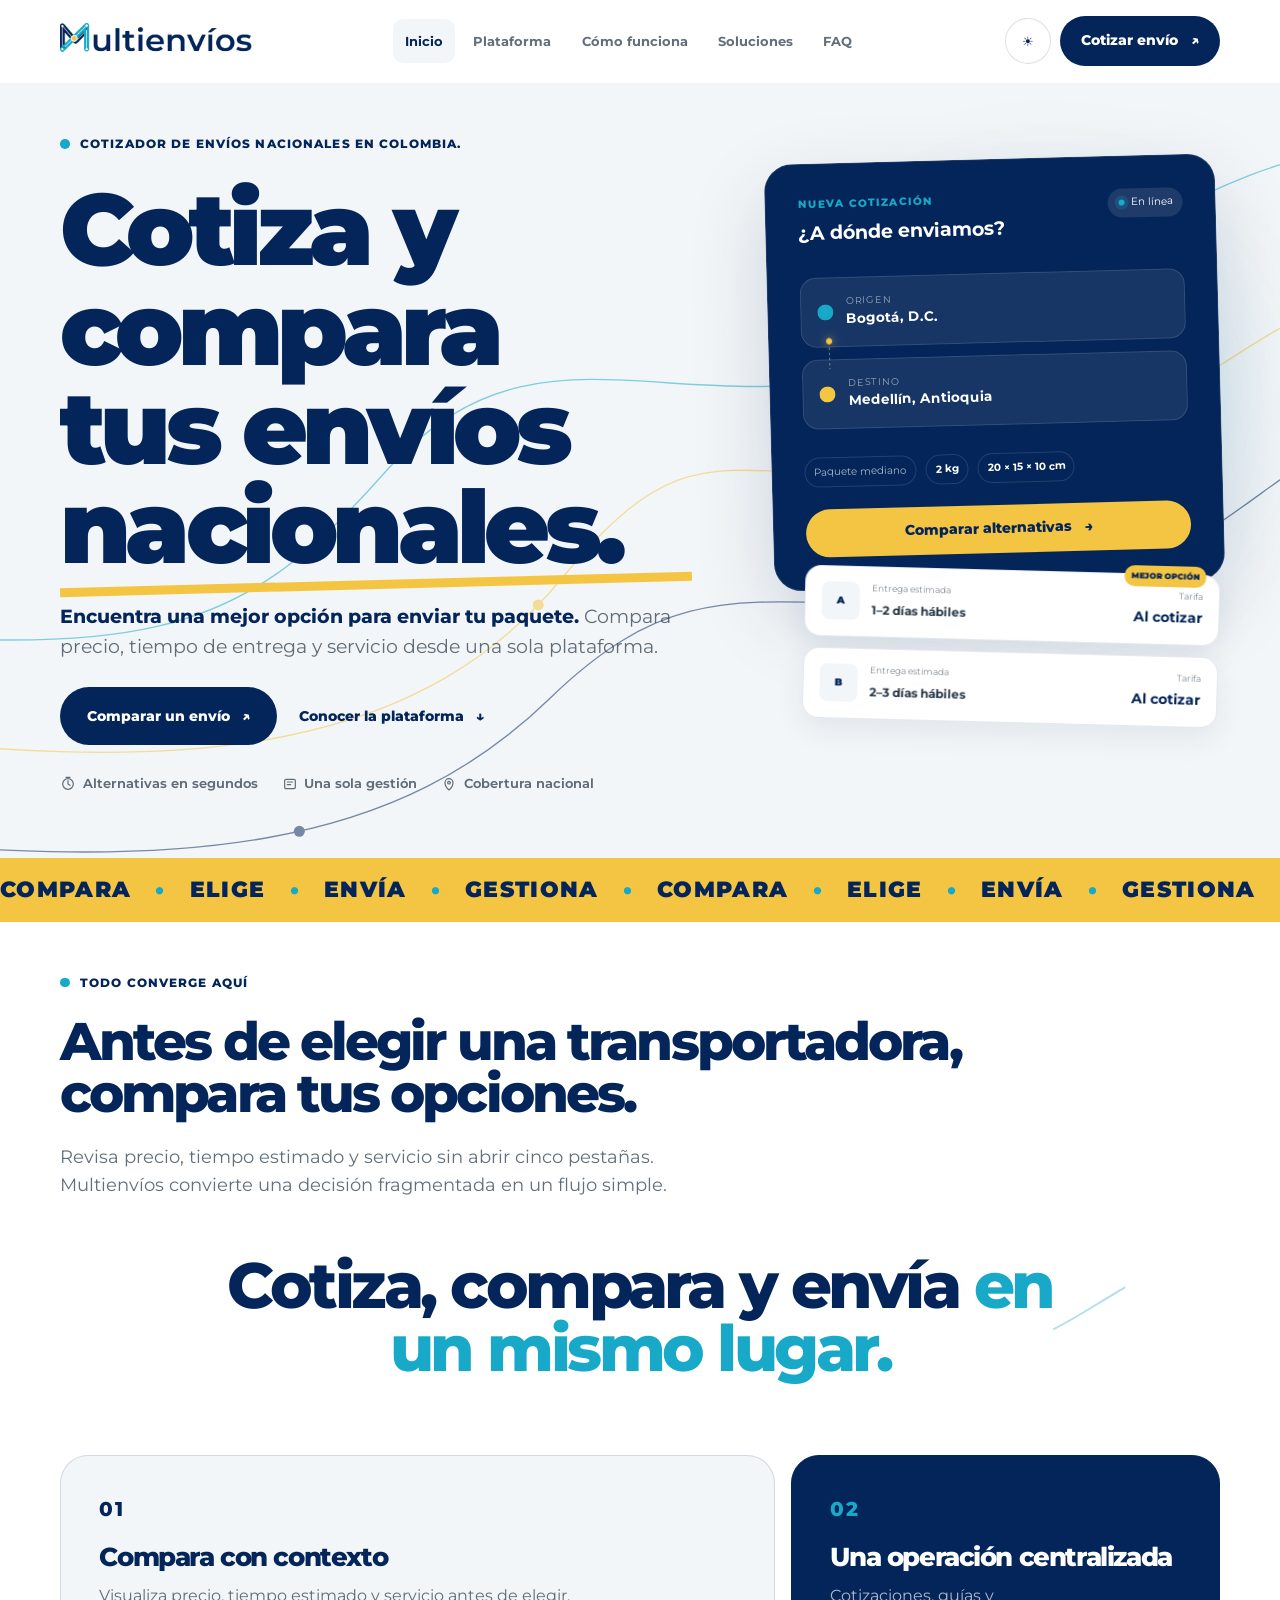
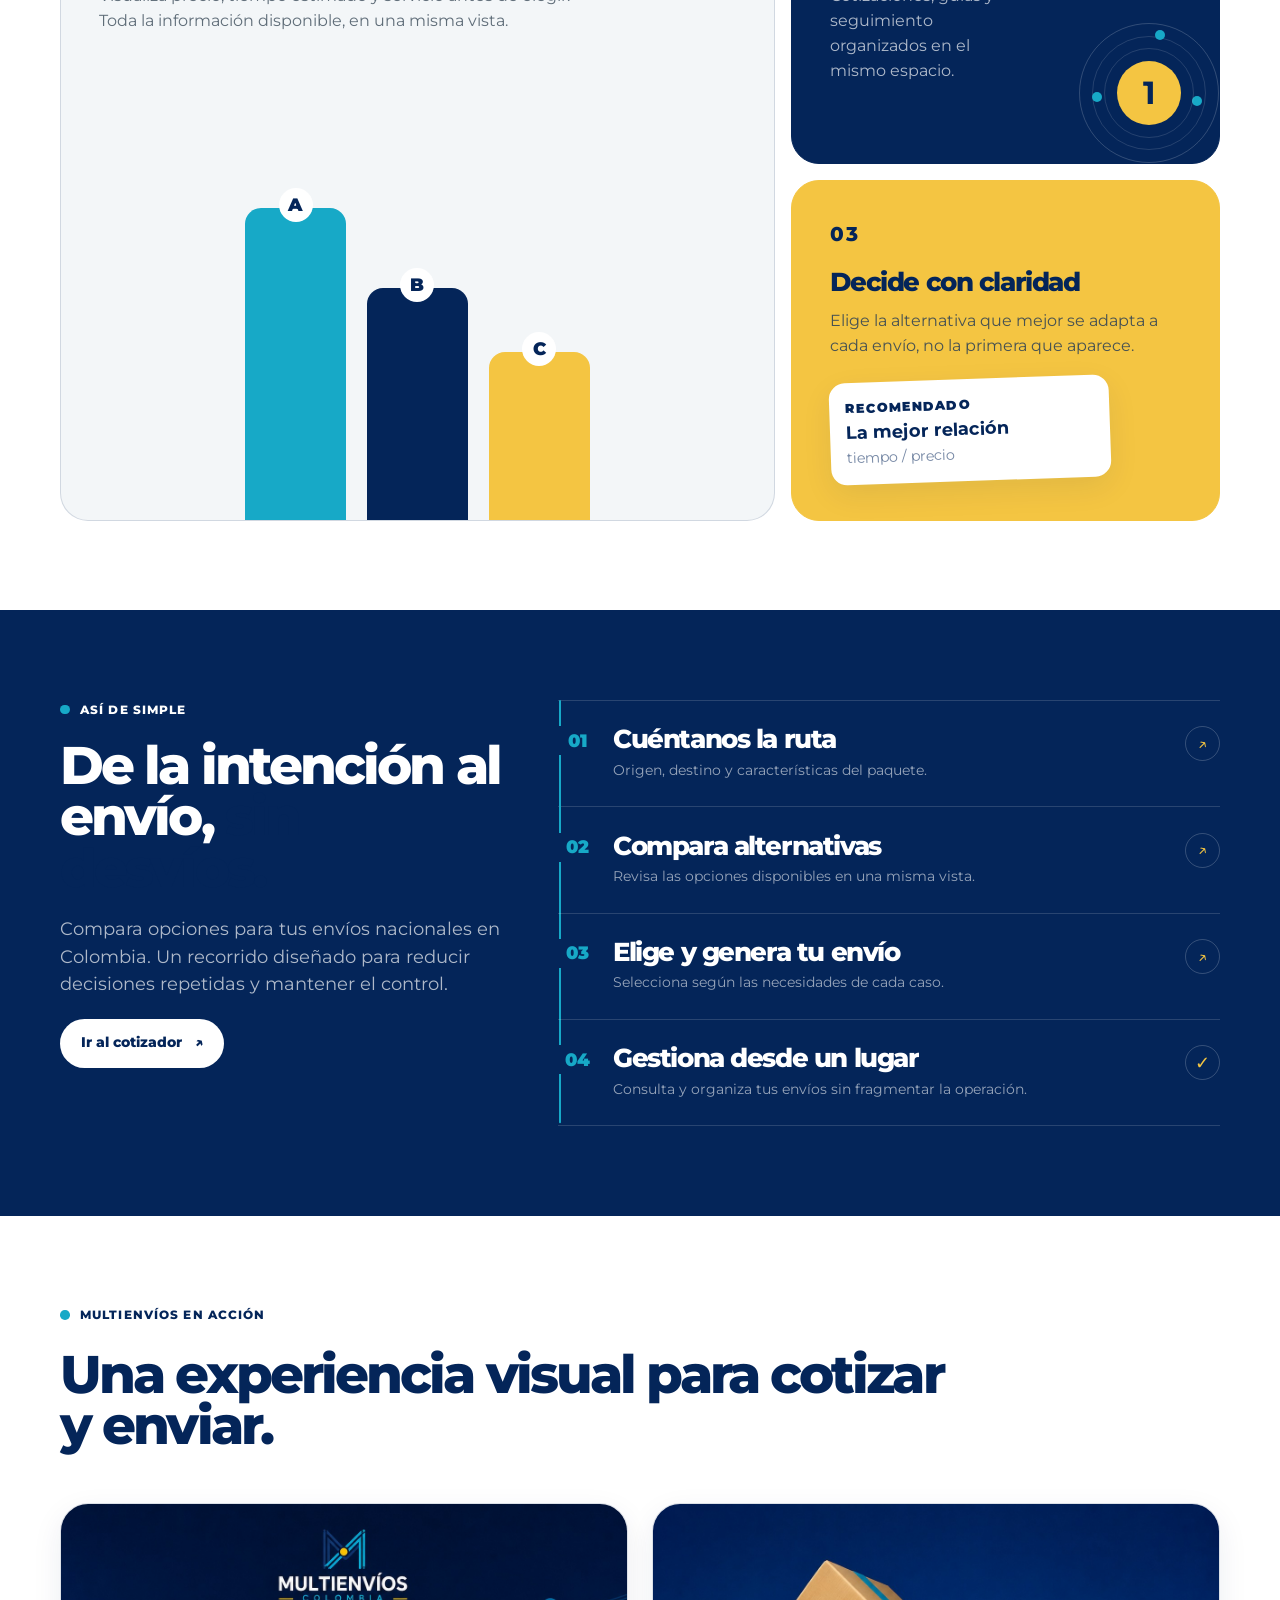
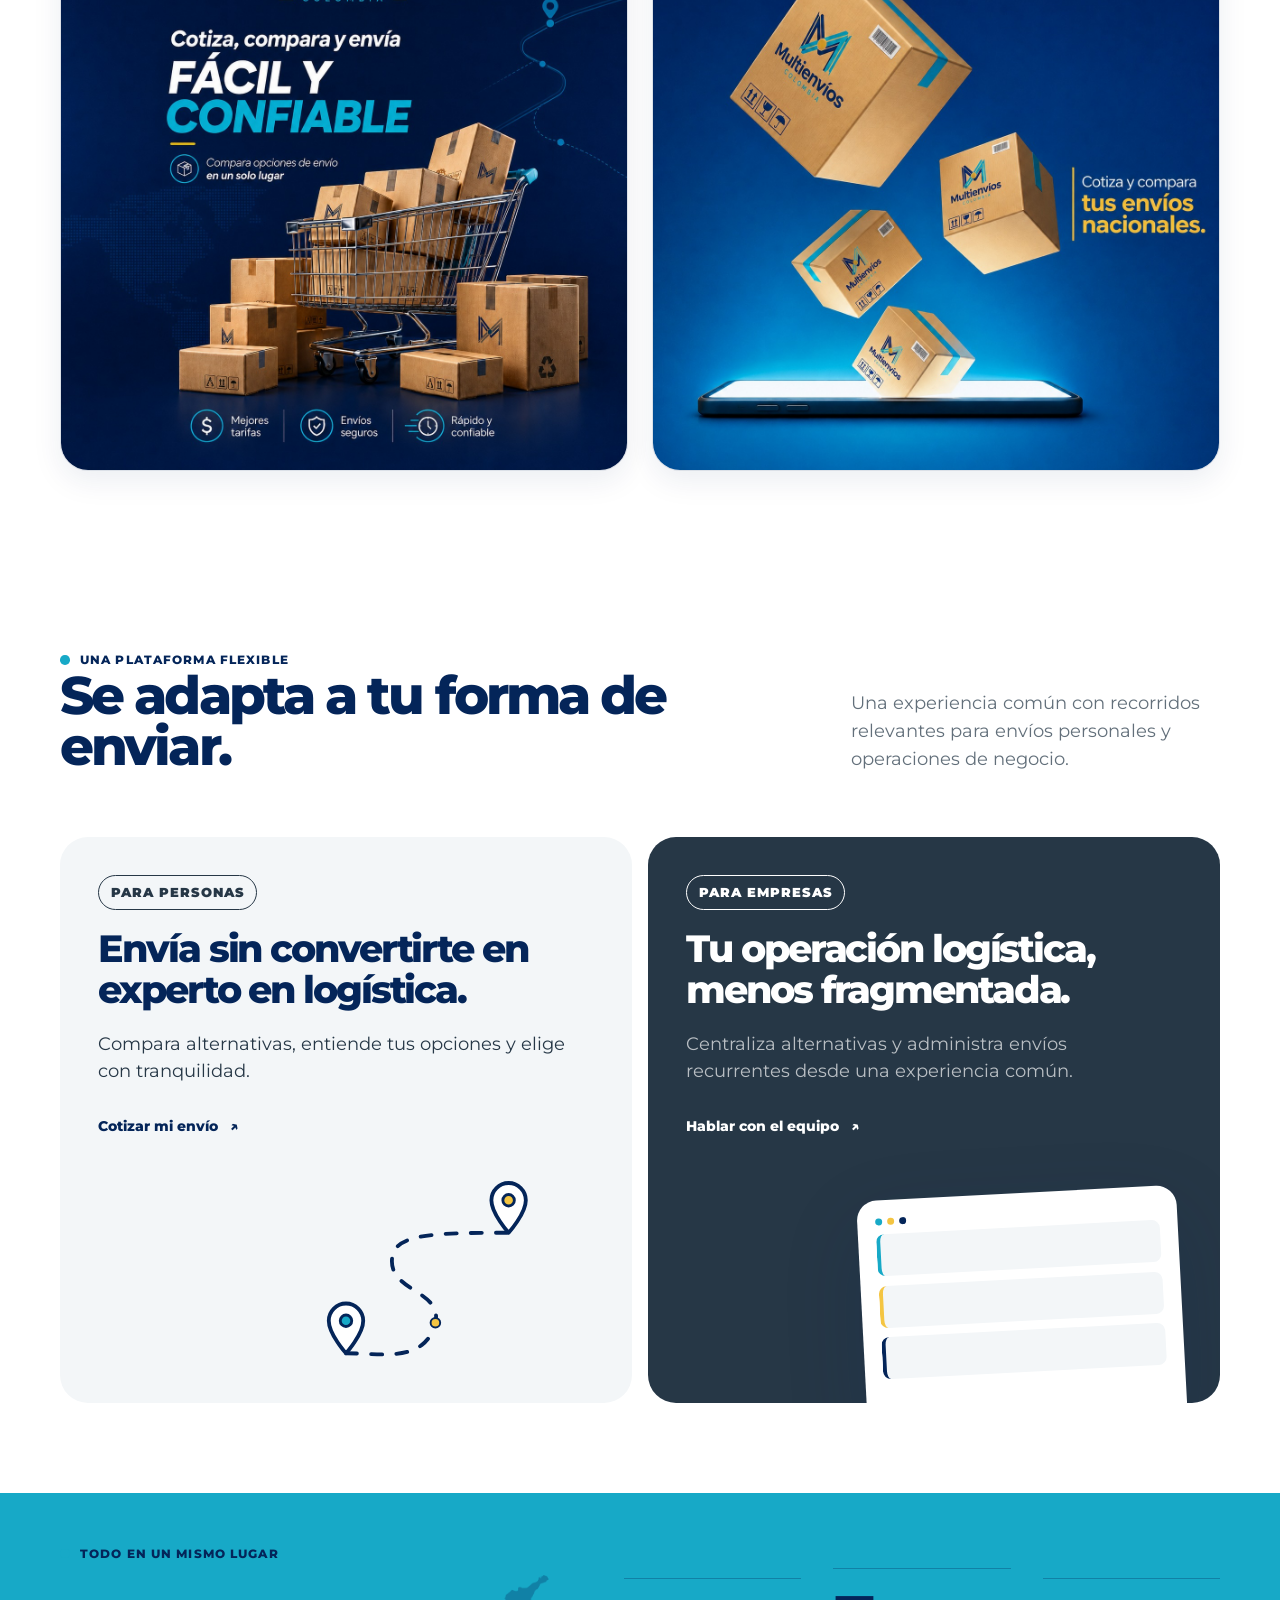
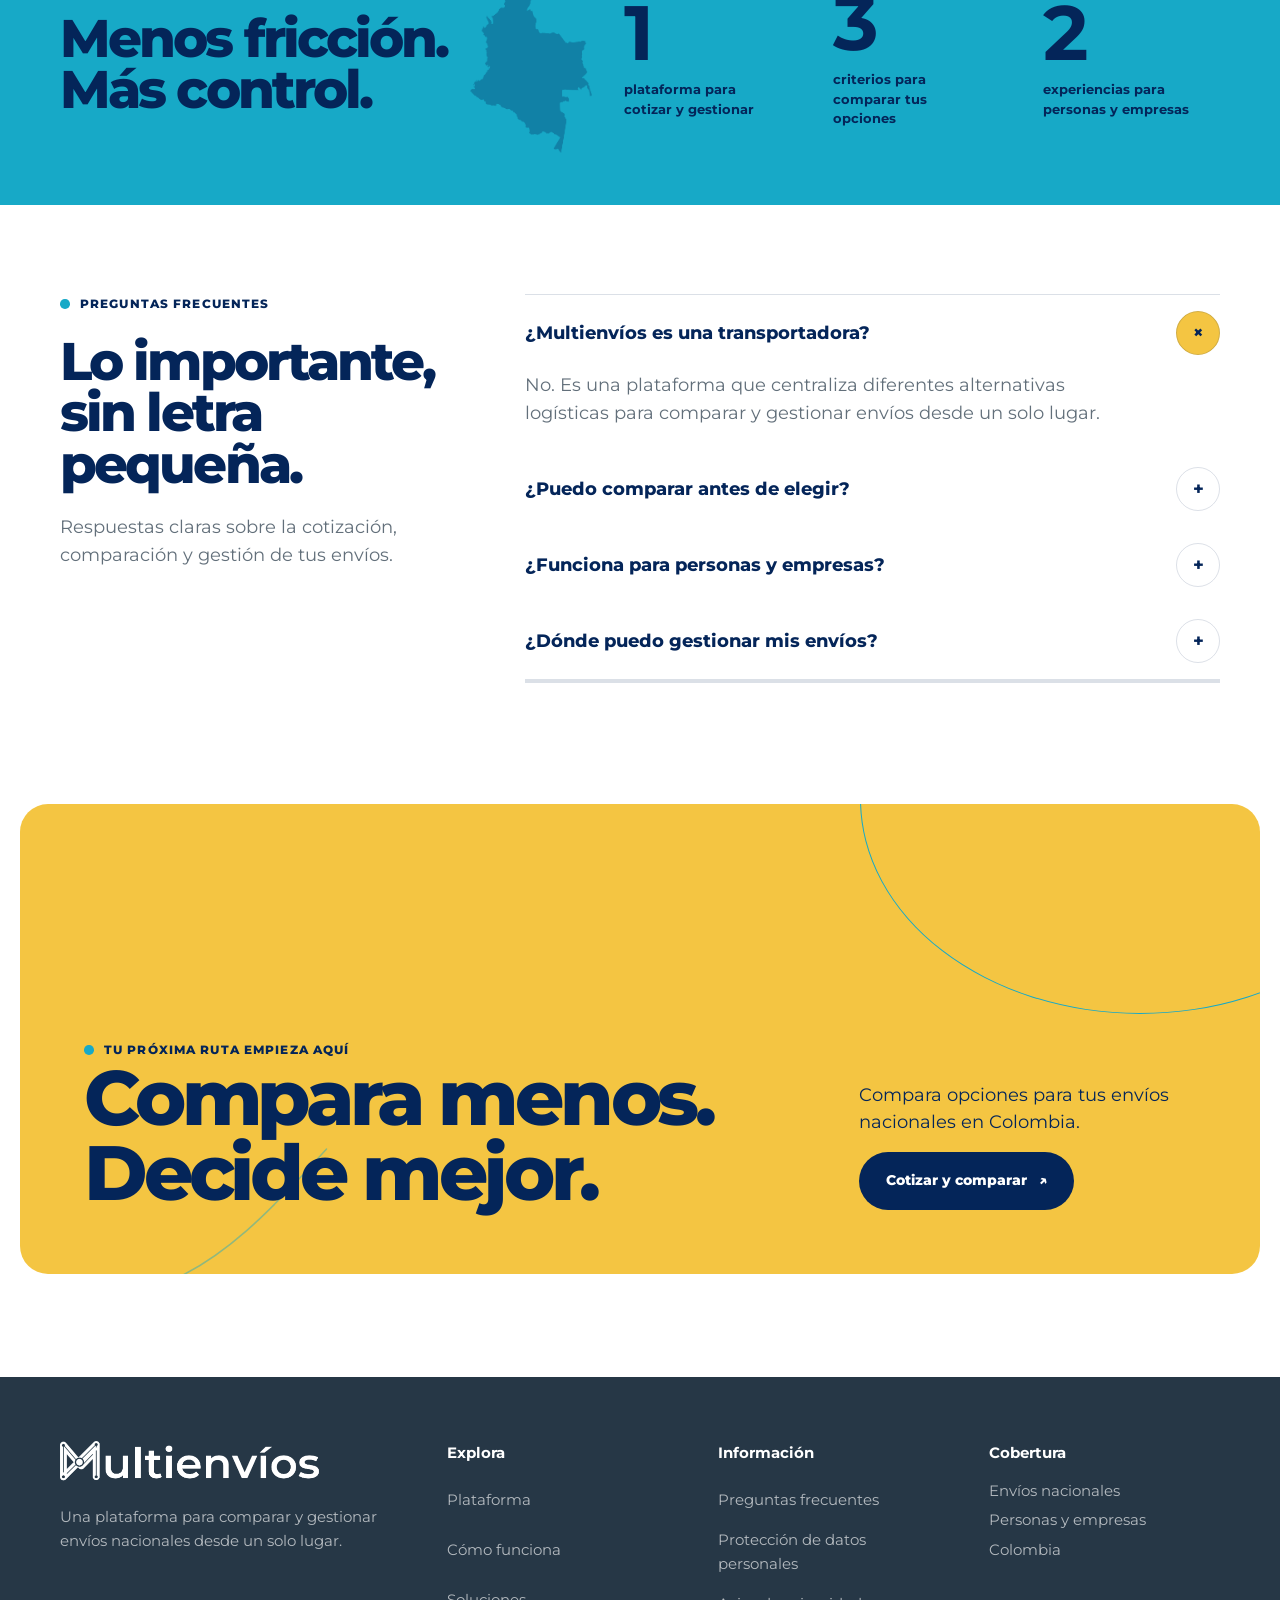
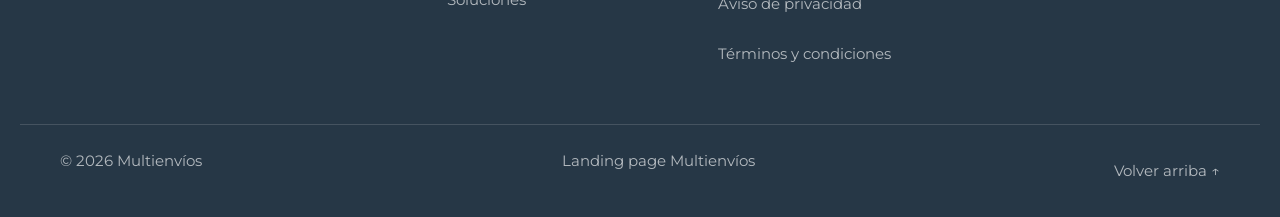
==== commit 44cb8b3a: "cambios pequeños" ====
--- a/index.html
+++ b/index.html
@@ -7,12 +7,11 @@
     <meta name="description" content="Multienvíos: cotiza, compara y gestiona tus envíos nacionales en Colombia desde un solo lugar.">
     <meta name="robots" content="index, follow">
     <title>Multienvíos — Muchas rutas. Un solo lugar.</title>
-    <link rel="icon" type="image/png" sizes="152x152" href="assets/icons/favicon-multienvios.png">
-    <link rel="apple-touch-icon" sizes="152x152" href="assets/icons/favicon-multienvios.png">
-    <link rel="preconnect" href="https://fonts.googleapis.com">
-    <link rel="preconnect" href="https://fonts.gstatic.com" crossorigin>
-    <link href="https://fonts.googleapis.com/css2?family=Montserrat:wght@400..900&display=swap" rel="stylesheet">
-    <link rel="stylesheet" href="css/main.css?v=14">
+    <link rel="icon" type="image/png" href="assets/icons/favicon-multienvios-claro.png" media="(prefers-color-scheme: light)">
+    <link rel="icon" type="image/png" href="assets/icons/favicon-multienvios-oscuro.png" media="(prefers-color-scheme: dark)">
+    <link rel="apple-touch-icon" href="assets/icons/favicon-multienvios-claro.png">
+    <link rel="preload" href="assets/fonts/montserrat-variable.ttf" as="font" type="font/ttf" crossorigin>
+    <link rel="stylesheet" href="css/main.css?v=16">
     <script type="module" src="js/app.js?v=5"></script>
   </head>
   <body>
@@ -181,15 +180,6 @@
           </div>
         </section>
 
-        <section class="partners-strip" aria-label="Servicios integrados en Multienvíos">
-          <div class="container partners-strip__inner">
-            <p>Alternativas logísticas en un solo lugar</p>
-            <div class="partner-list">
-              <span>COTIZACIÓN</span><span>COMPARACIÓN</span><span>ENVÍOS</span><span>SEGUIMIENTO</span>
-            </div>
-          </div>
-        </section>
-
         <section class="section platform-section" id="plataforma">
           <div class="container">
             <div class="section-intro reveal">
--- a/css/main.css
+++ b/css/main.css
@@ -1,13 +1,13 @@
 /* Base compartida por el landing y las páginas legales. El orden forma parte de la cascada. */
 @import url("./reset.css?v=4");
 @import url("./variables.css?v=5");
-@import url("./typography.css?v=4");
+@import url("./typography.css?v=5");
 @import url("./layout.css?v=4");
 @import url("./utilities.css?v=4");
 /* Controles compartidos. Los estilos propios de la página se cargan después. */
 @import url("./components/buttons.css?v=4");
 @import url("./components/navbar.css?v=7");
 @import url("./components/accordion.css?v=4");
-@import url("./landing.css?v=10");
+@import url("./landing.css?v=12");
 /* Incluye ajustes visuales sobre landing.css; mantener esta importación al final. */
-@import url("./components/motion.css?v=9");
+@import url("./components/motion.css?v=10");
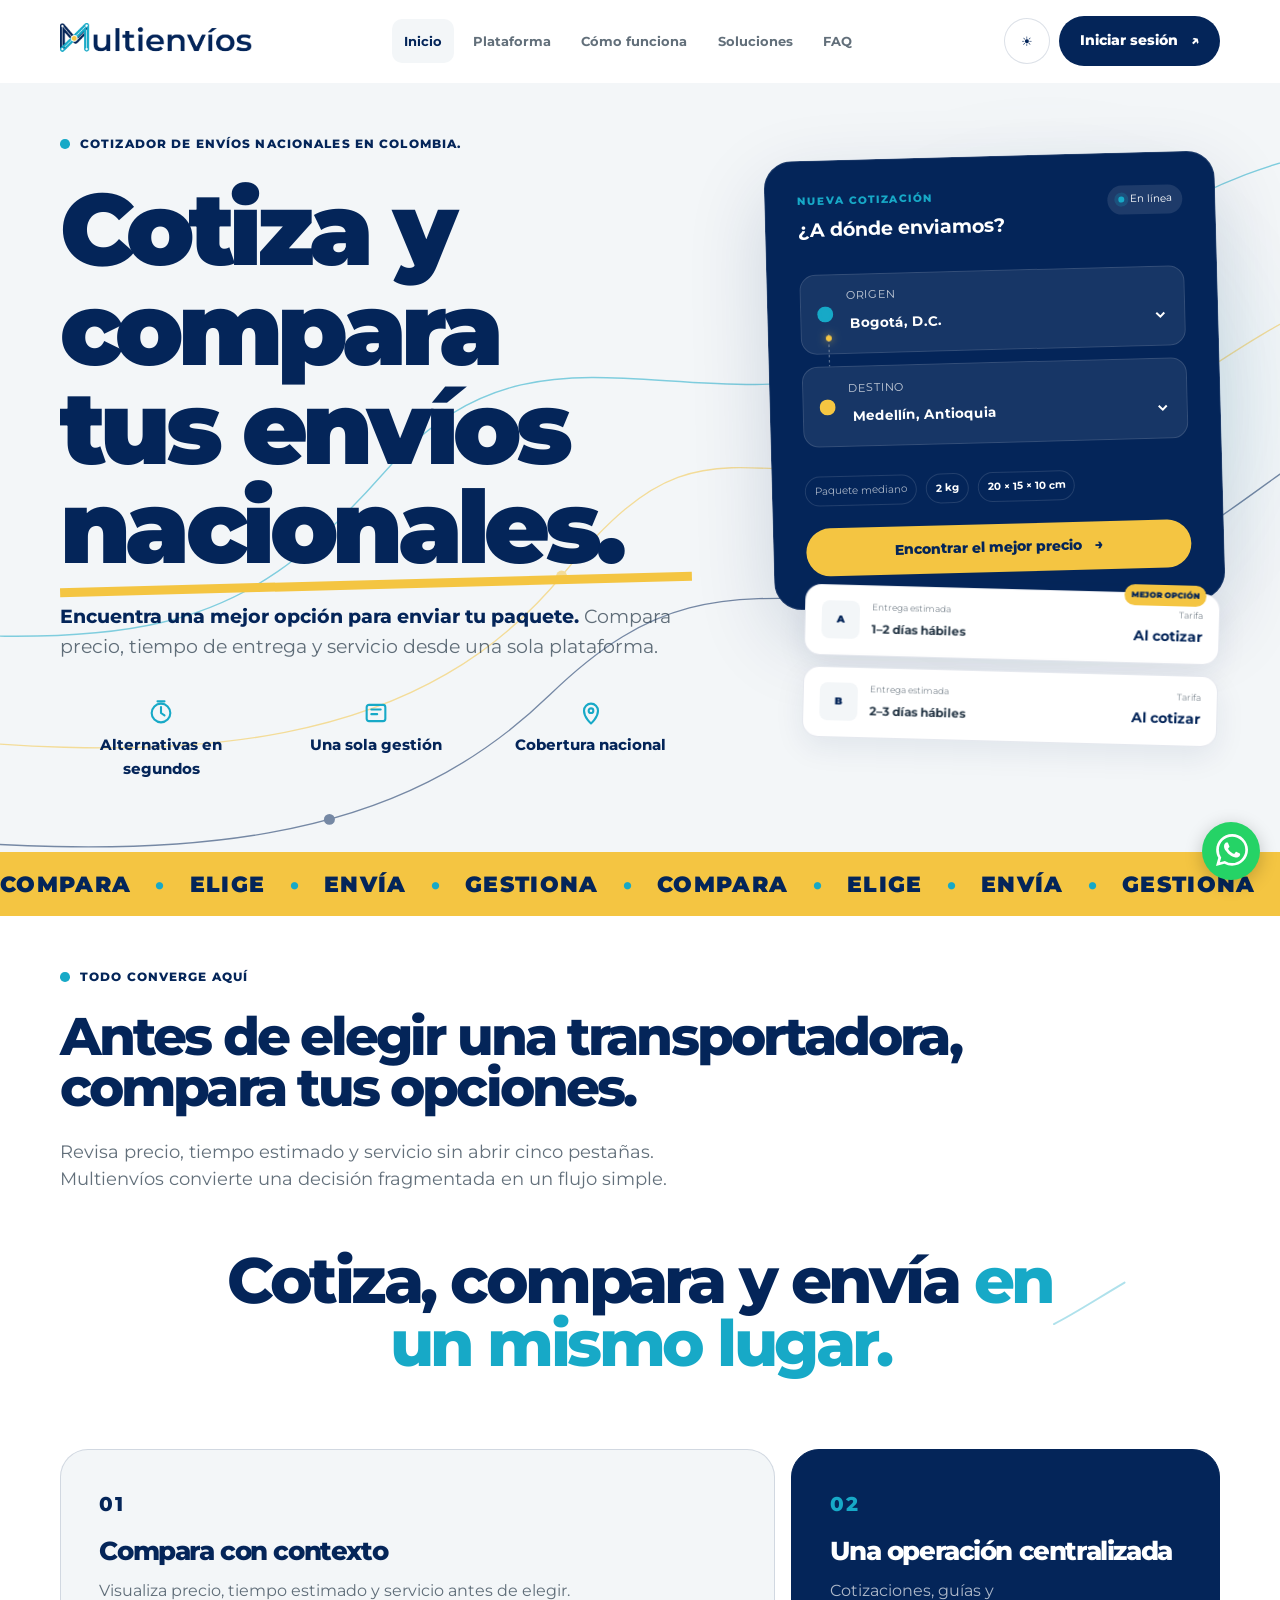
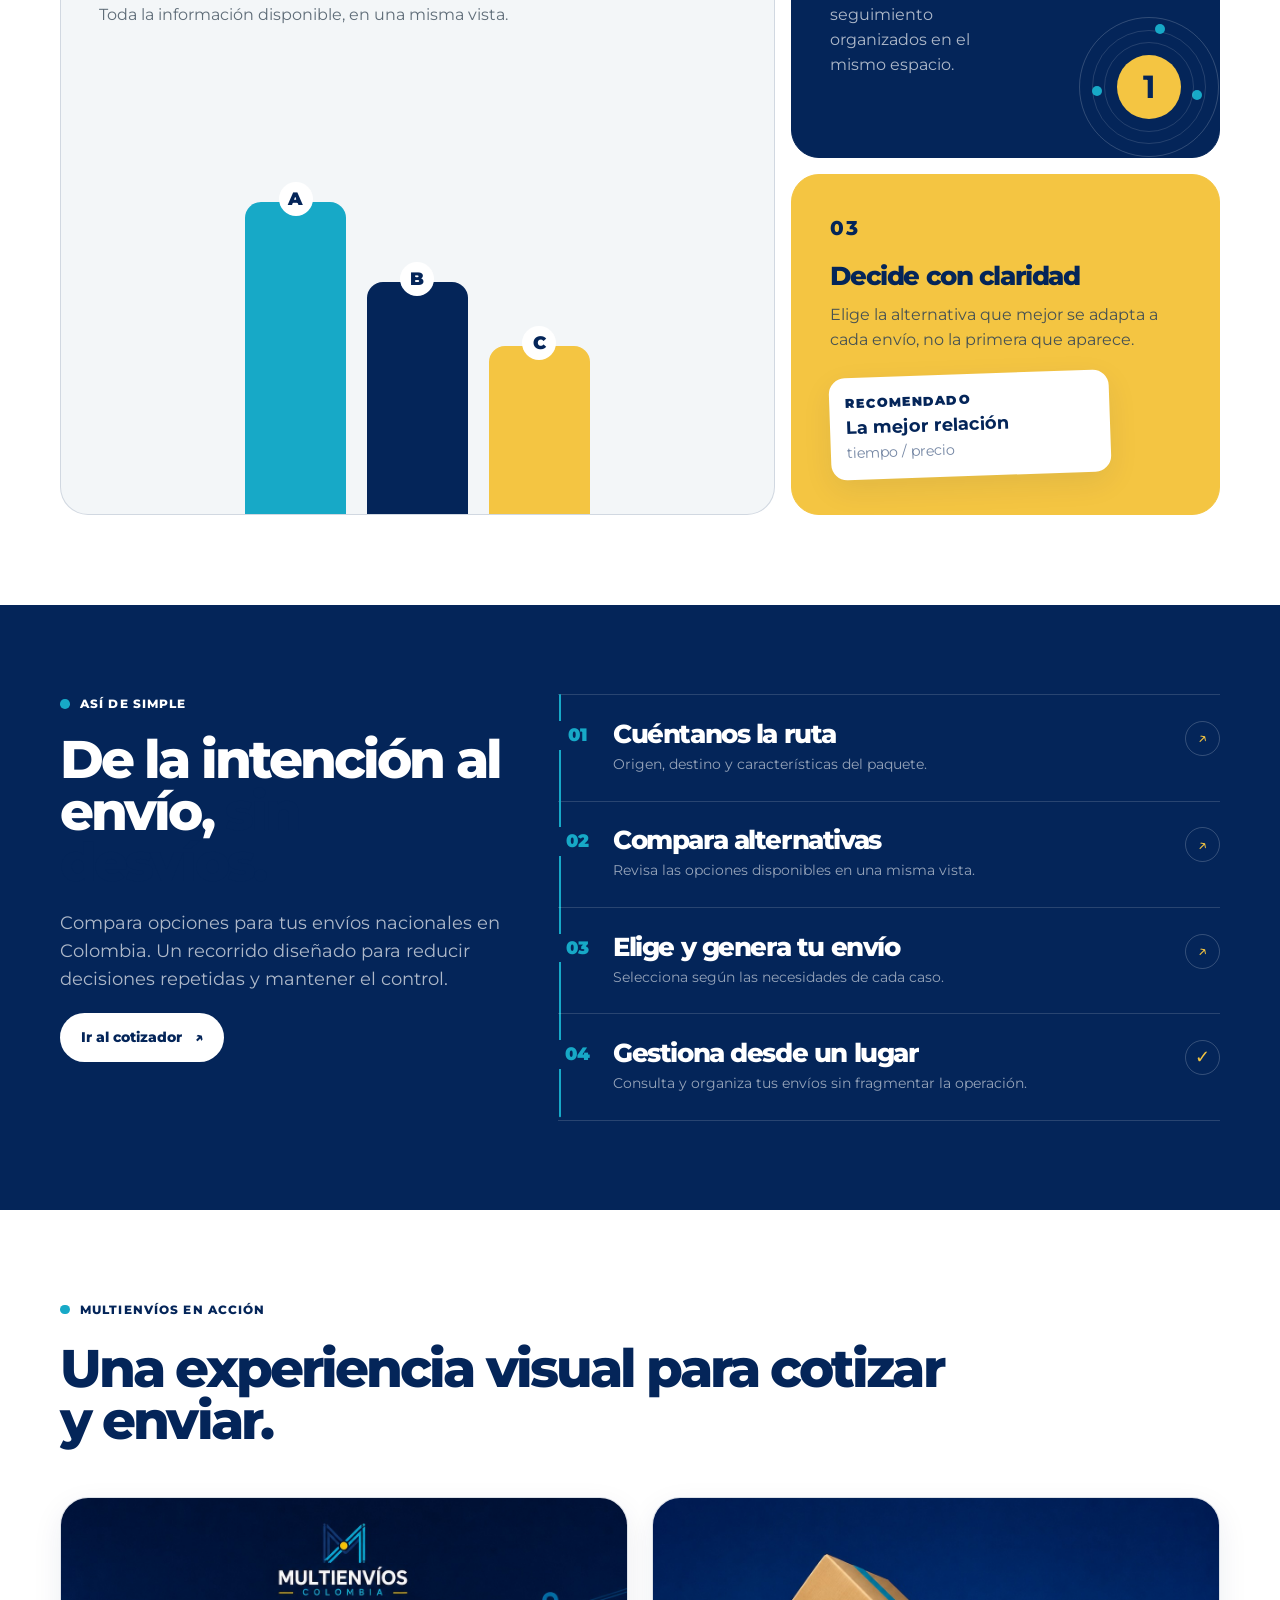
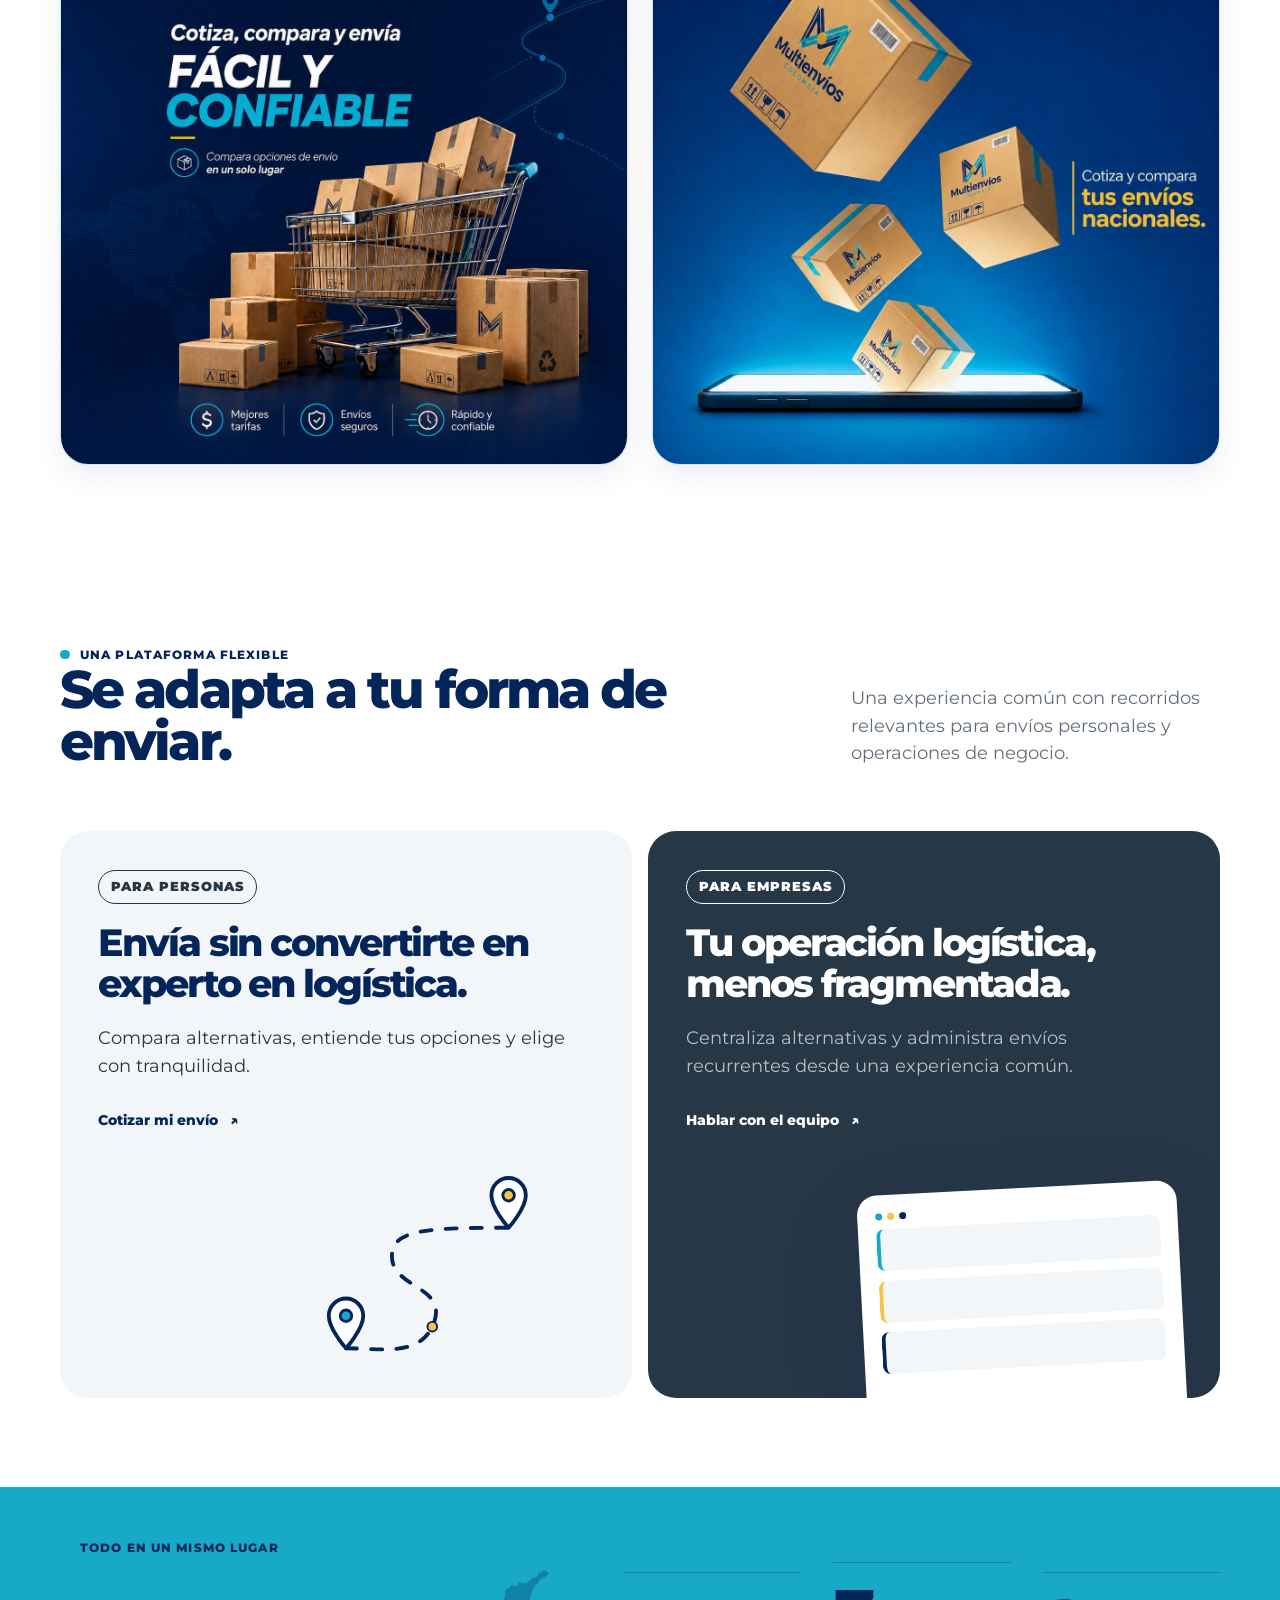
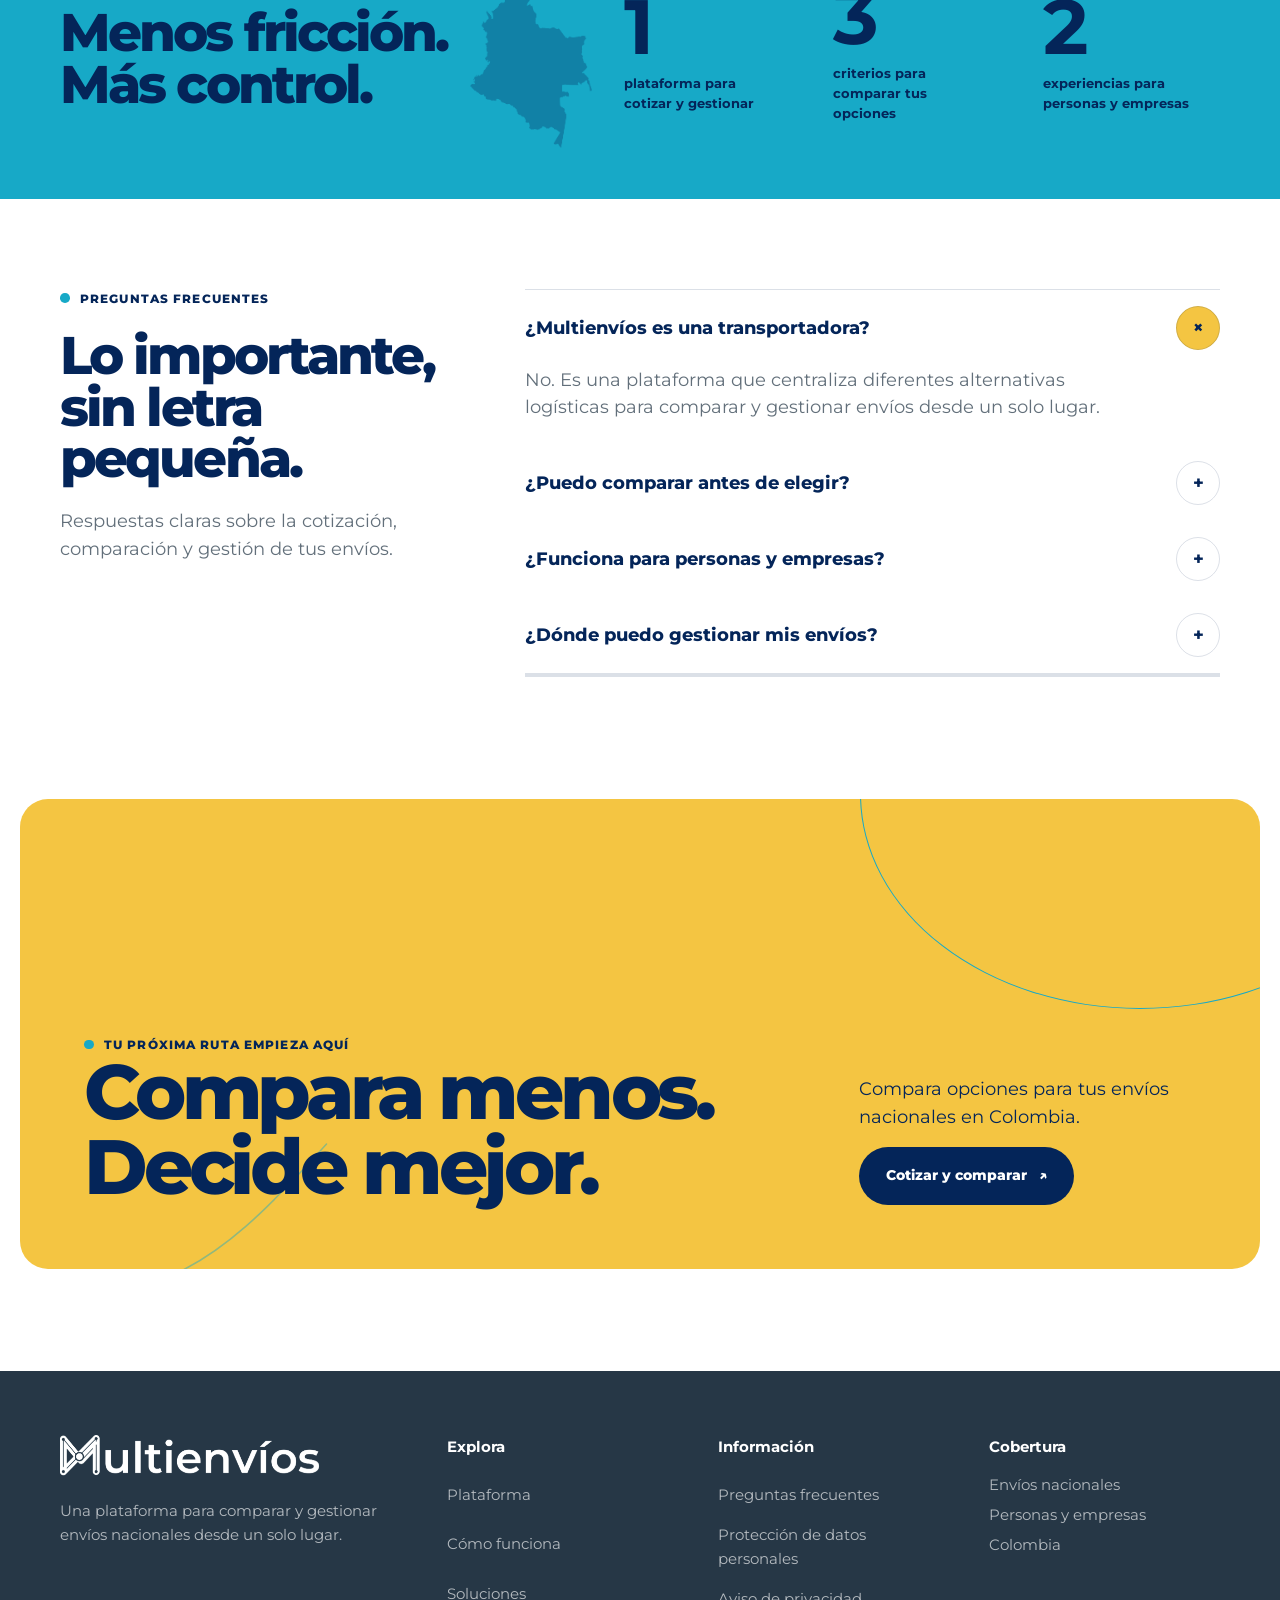
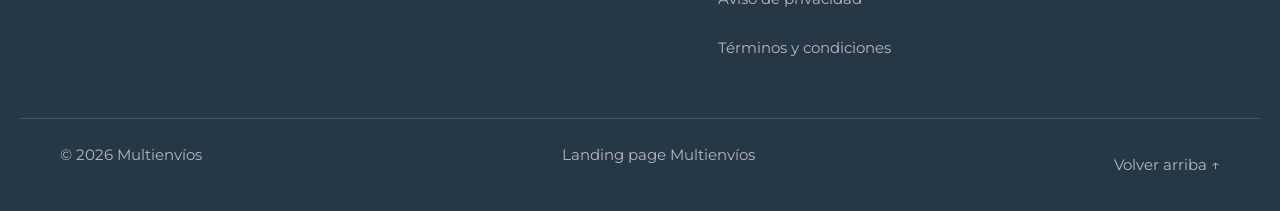
==== commit 723226df: "Ajustes, pequeños" ====
--- a/index.html
+++ b/index.html
@@ -11,8 +11,8 @@
     <link rel="icon" type="image/png" href="assets/icons/favicon-multienvios-oscuro.png" media="(prefers-color-scheme: dark)">
     <link rel="apple-touch-icon" href="assets/icons/favicon-multienvios-claro.png">
     <link rel="preload" href="assets/fonts/montserrat-variable.ttf" as="font" type="font/ttf" crossorigin>
-    <link rel="stylesheet" href="css/main.css?v=16">
-    <script type="module" src="js/app.js?v=5"></script>
+    <link rel="stylesheet" href="css/main.css?v=19">
+    <script type="module" src="js/app.js?v=6"></script>
   </head>
   <body>
     <a class="skip-link" href="#contenido">Saltar al contenido</a>
@@ -31,6 +31,7 @@
             <a class="navbar__link" href="#como-funciona">Cómo funciona</a>
             <a class="navbar__link" href="#soluciones">Soluciones</a>
             <a class="navbar__link" href="#faq">FAQ</a>
+            <button class="navbar__link navbar__login-mobile" type="button">Iniciar sesión</button>
           </nav>
 
           <div class="navbar__actions">
@@ -38,7 +39,8 @@
               <span class="theme-toggle__sun" aria-hidden="true">☀</span>
               <span class="theme-toggle__moon" aria-hidden="true">●</span>
             </button>
-            <a class="button button--primary navbar__cta" href="#cotizador" data-analytics-event="click_primary_cta">Cotizar envío <span aria-hidden="true">↗</span></a>
+            <!-- Sustituir por un enlace cuando se confirme la URL de acceso. -->
+            <button class="button button--primary navbar__cta" type="button">Iniciar sesión <span aria-hidden="true">↗</span></button>
             <button class="navbar__toggle" type="button" aria-expanded="false" aria-controls="menu-principal" data-navbar-toggle>
               <span class="sr-only">Abrir menú</span><span class="navbar__toggle-line" aria-hidden="true"></span>
             </button>
@@ -73,10 +75,6 @@
               <p class="eyebrow"><span></span> Cotizador de envíos nacionales en Colombia.</p>
               <h1>Cotiza y compara <br><em>tus envíos nacionales.</em></h1>
               <p class="hero-section__lead"><strong>Encuentra una mejor opción para enviar tu paquete.</strong> Compara precio, tiempo de entrega y servicio desde una sola plataforma.</p>
-              <div class="hero-section__actions">
-                <a class="button button--primary button--large" href="#cotizador" data-analytics-event="click_primary_cta">Comparar un envío <span aria-hidden="true">↗</span></a>
-                <a class="text-link" href="#plataforma">Conocer la plataforma <span aria-hidden="true">↓</span></a>
-              </div>
               <ul class="hero-section__trust" aria-label="Beneficios principales">
                 <li>
                   <svg class="line-icon" viewBox="0 0 24 24" aria-hidden="true">
@@ -106,7 +104,7 @@
             <div class="hero-visual reveal" id="cotizador" aria-label="Cotizador de envíos nacionales">
               <div class="hero-visual__glow">
               </div>
-              <div class="quote-card">
+              <form class="quote-card" data-quote-form>
                 <div class="quote-card__top">
                   <div>
                     <span class="mini-label">NUEVA COTIZACIÓN</span><strong>¿A dónde enviamos?</strong>
@@ -117,7 +115,14 @@
                   <div class="route-input">
                     <span class="route-dot route-dot--origin"></span>
                     <div>
-                      <small>ORIGEN</small><strong>Bogotá, D.C.</strong>
+                      <label for="quote-origin">ORIGEN</label>
+                      <select id="quote-origin" name="origin" required>
+                        <option>Bogotá, D.C.</option>
+                        <option>Medellín, Antioquia</option>
+                        <option>Cali, Valle del Cauca</option>
+                        <option>Barranquilla, Atlántico</option>
+                        <option>Cartagena, Bolívar</option>
+                      </select>
                     </div>
                   </div>
                   <svg class="route-inputs__line" viewBox="0 0 24 34" aria-hidden="true">
@@ -127,15 +132,23 @@
                   <div class="route-input">
                     <span class="route-dot route-dot--destination"></span>
                     <div>
-                      <small>DESTINO</small><strong>Medellín, Antioquia</strong>
+                      <label for="quote-destination">DESTINO</label>
+                      <select id="quote-destination" name="destination" required>
+                        <option>Bogotá, D.C.</option>
+                        <option selected>Medellín, Antioquia</option>
+                        <option>Cali, Valle del Cauca</option>
+                        <option>Barranquilla, Atlántico</option>
+                        <option>Cartagena, Bolívar</option>
+                      </select>
                     </div>
                   </div>
                 </div>
                 <div class="package-row">
                   <span>Paquete mediano</span><strong>2 kg</strong><strong>20 × 15 × 10 cm</strong>
                 </div>
-                <button class="button button--accent quote-card__button" type="button" data-run-comparison>Comparar alternativas <span aria-hidden="true">→</span></button>
-              </div>
+                <button class="button button--accent quote-card__button" type="submit" data-run-comparison>Encontrar el mejor precio <span aria-hidden="true">→</span></button>
+                <p class="quote-status sr-only" role="status" data-quote-status></p>
+              </form>
               <div class="result-stack" data-comparison-results aria-live="polite">
                 <article class="result-card result-card--featured">
                   <span class="result-card__badge">MEJOR OPCIÓN</span>
@@ -457,5 +470,11 @@
         </div>
       </footer>
     </div>
+    <!-- Número provisional: reemplazar por el contacto oficial antes de publicar. -->
+    <a class="whatsapp-button" href="https://web.whatsapp.com/send?phone=570000000000" target="_blank" rel="noopener noreferrer" aria-label="Abrir WhatsApp (número provisional)">
+      <svg viewBox="0 0 24 24" aria-hidden="true">
+        <path fill="currentColor" d="M20.52 3.48A11.87 11.87 0 0 0 12.05 0C5.47 0 .12 5.35.12 11.93c0 2.1.55 4.15 1.6 5.96L0 24l6.28-1.65a11.9 11.9 0 0 0 5.77 1.47h.01C18.63 23.82 24 18.47 24 11.9c0-3.19-1.24-6.18-3.48-8.42ZM12.06 21.8a9.9 9.9 0 0 1-5.04-1.38l-.36-.21-3.73.98.99-3.63-.24-.37a9.88 9.88 0 0 1-1.52-5.26c0-5.45 4.44-9.89 9.9-9.89a9.82 9.82 0 0 1 7.01 2.9 9.84 9.84 0 0 1 2.9 7c0 5.45-4.45 9.86-9.91 9.86Zm5.42-7.39c-.3-.15-1.76-.87-2.03-.97-.27-.1-.47-.15-.67.15-.2.3-.77.97-.94 1.17-.17.2-.35.22-.65.07-.3-.15-1.25-.46-2.38-1.47-.88-.79-1.48-1.76-1.65-2.06-.17-.3-.02-.46.13-.61.13-.13.3-.35.45-.52.15-.18.2-.3.3-.5.1-.2.05-.37-.02-.52-.08-.15-.67-1.61-.92-2.21-.24-.58-.49-.5-.67-.51h-.57c-.2 0-.52.07-.8.37-.27.3-1.04 1.02-1.04 2.49 0 1.46 1.07 2.88 1.22 3.08.15.2 2.1 3.2 5.08 4.49.71.3 1.26.49 1.69.62.71.23 1.36.2 1.87.12.57-.08 1.76-.72 2.01-1.41.25-.7.25-1.3.17-1.42-.07-.13-.27-.2-.57-.35Z"/>
+      </svg>
+    </a>
   </body>
 </html>
--- a/css/main.css
+++ b/css/main.css
@@ -6,8 +6,8 @@
 @import url("./utilities.css?v=4");
 /* Controles compartidos. Los estilos propios de la página se cargan después. */
 @import url("./components/buttons.css?v=4");
-@import url("./components/navbar.css?v=7");
+@import url("./components/navbar.css?v=8");
 @import url("./components/accordion.css?v=4");
-@import url("./landing.css?v=12");
+@import url("./landing.css?v=15");
 /* Incluye ajustes visuales sobre landing.css; mantener esta importación al final. */
 @import url("./components/motion.css?v=10");
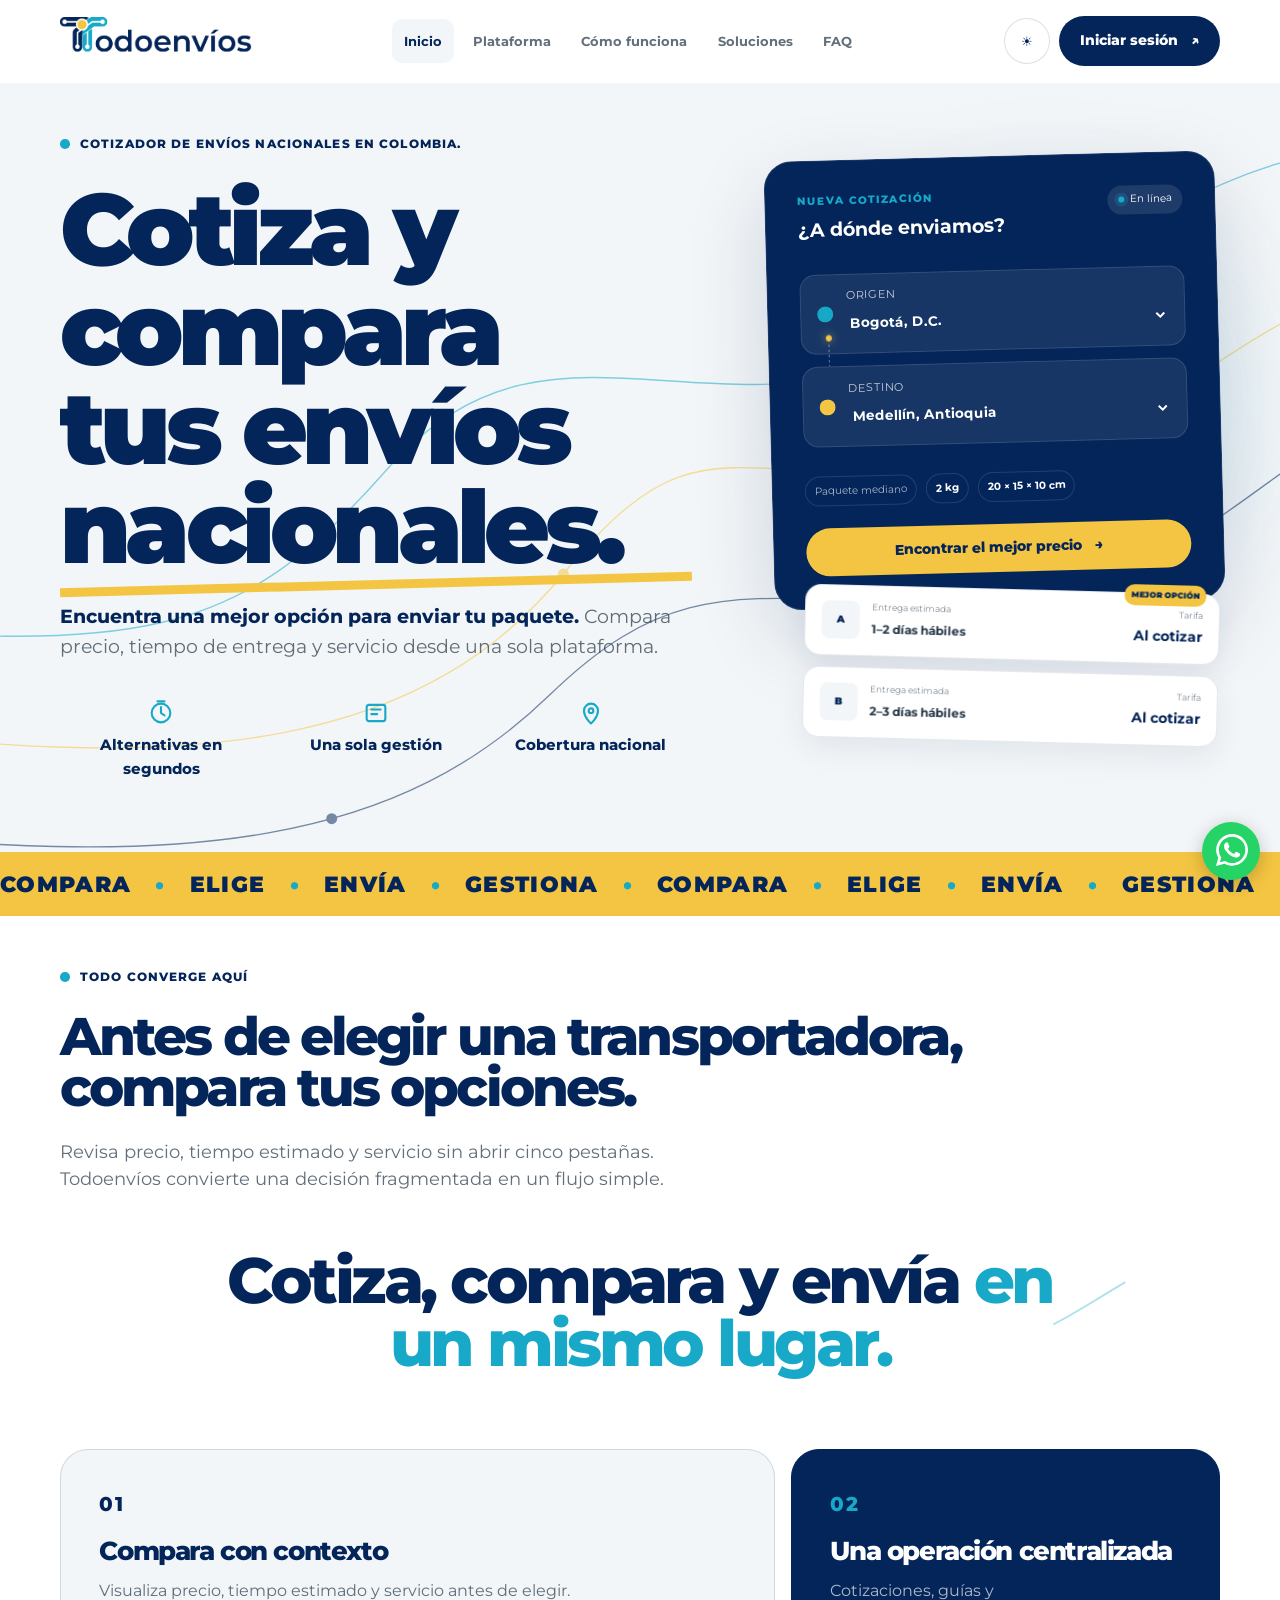
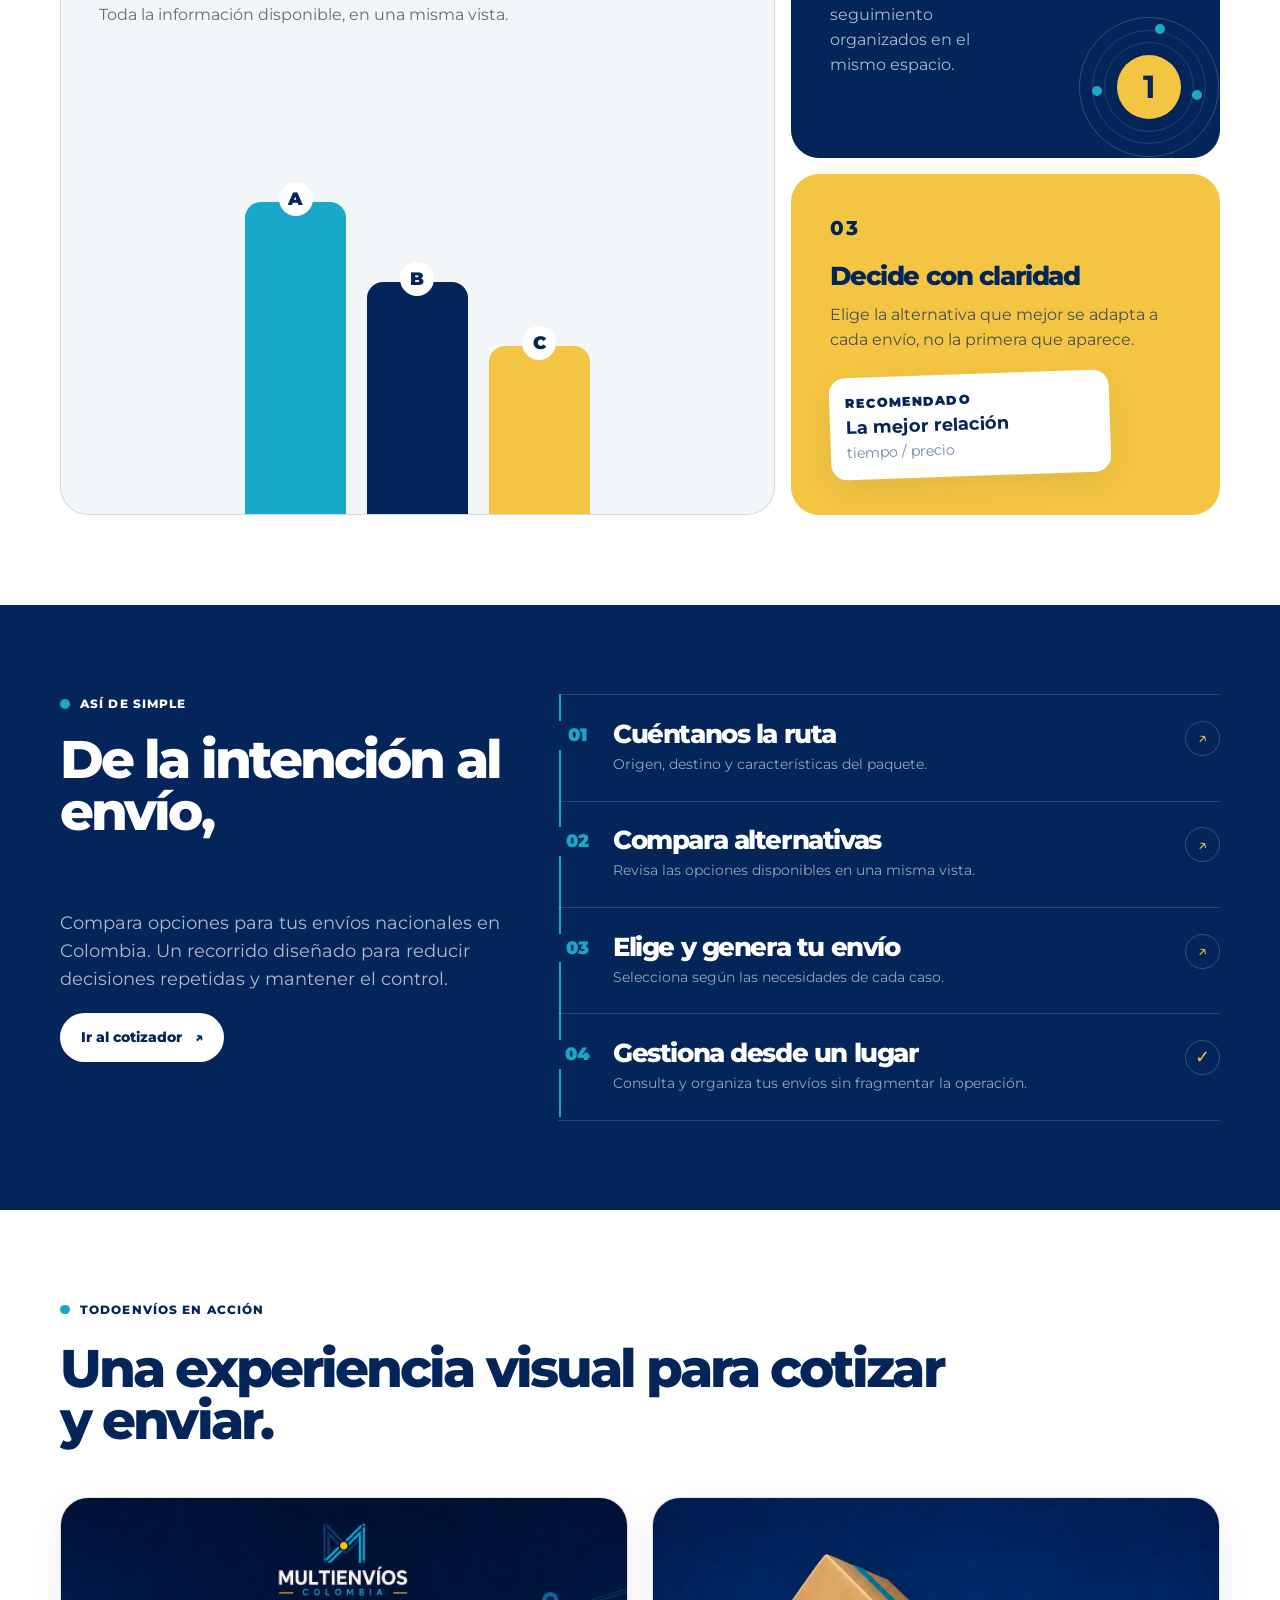
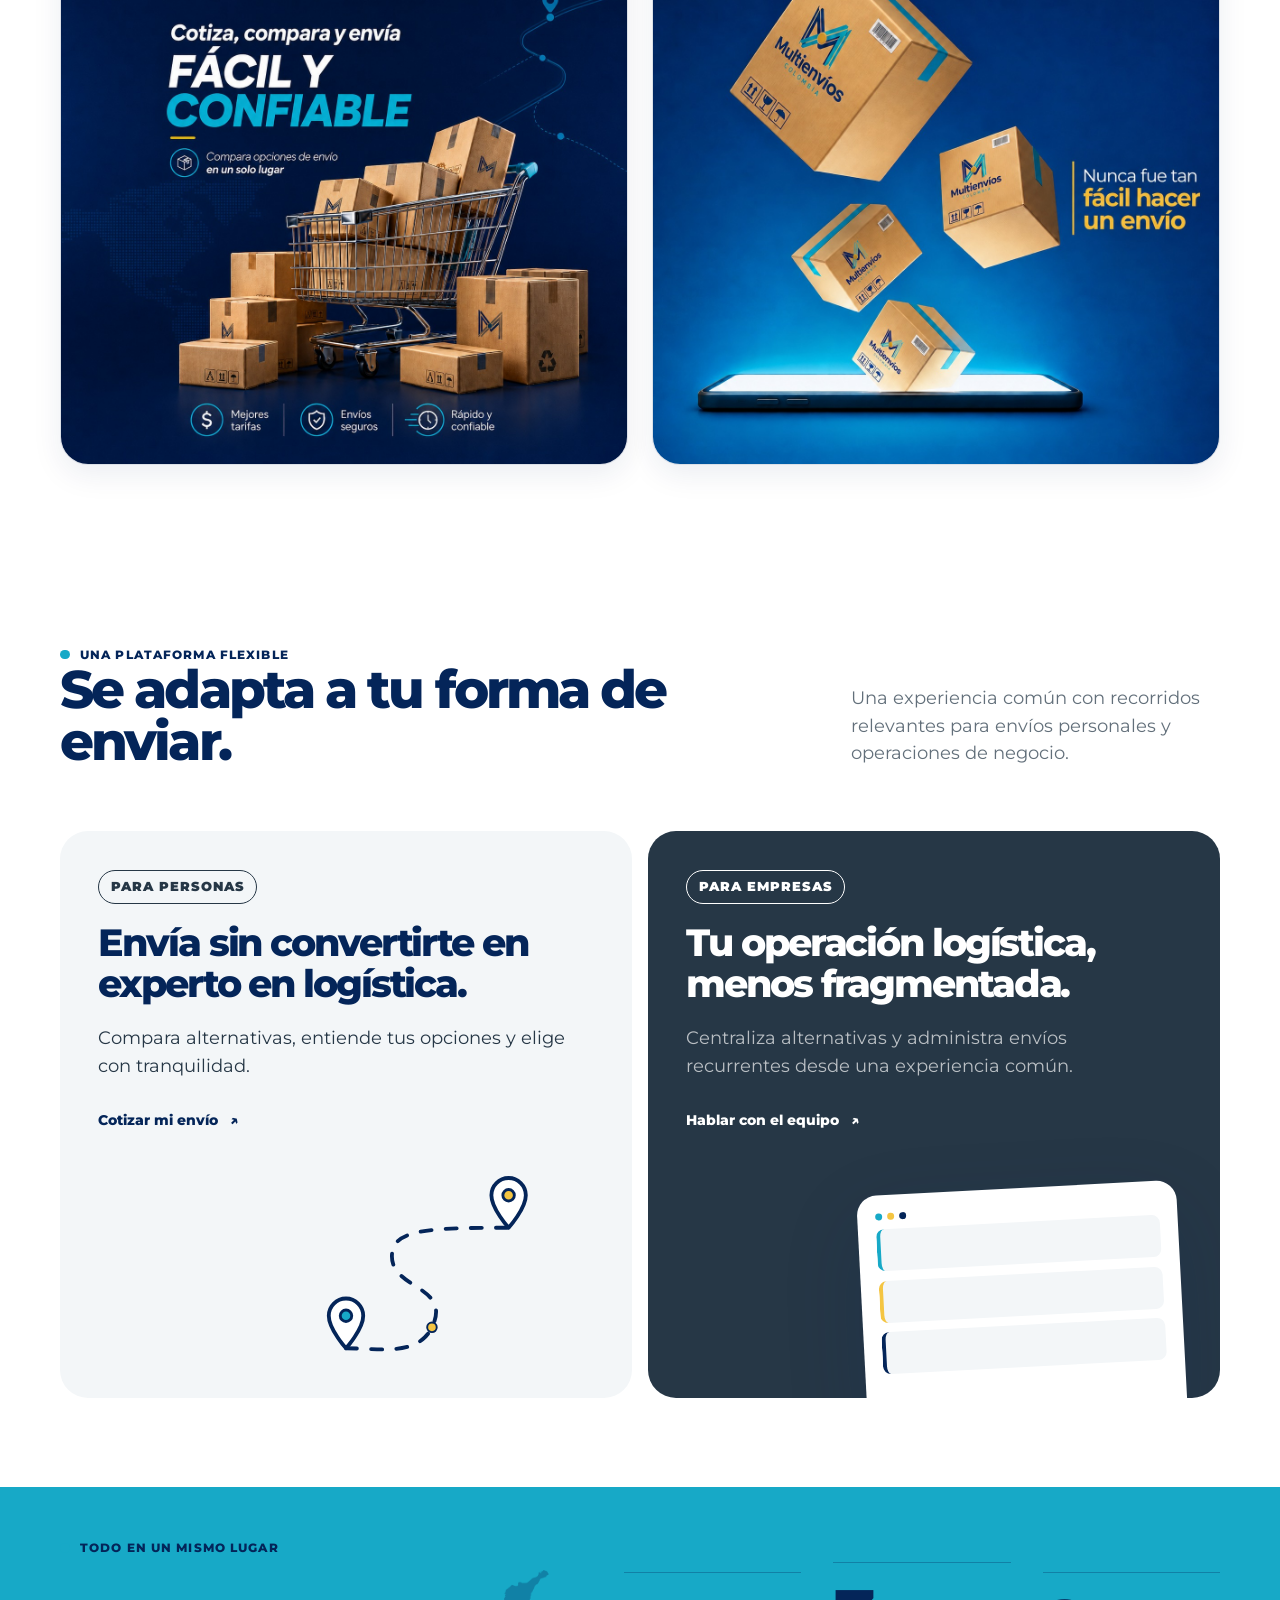
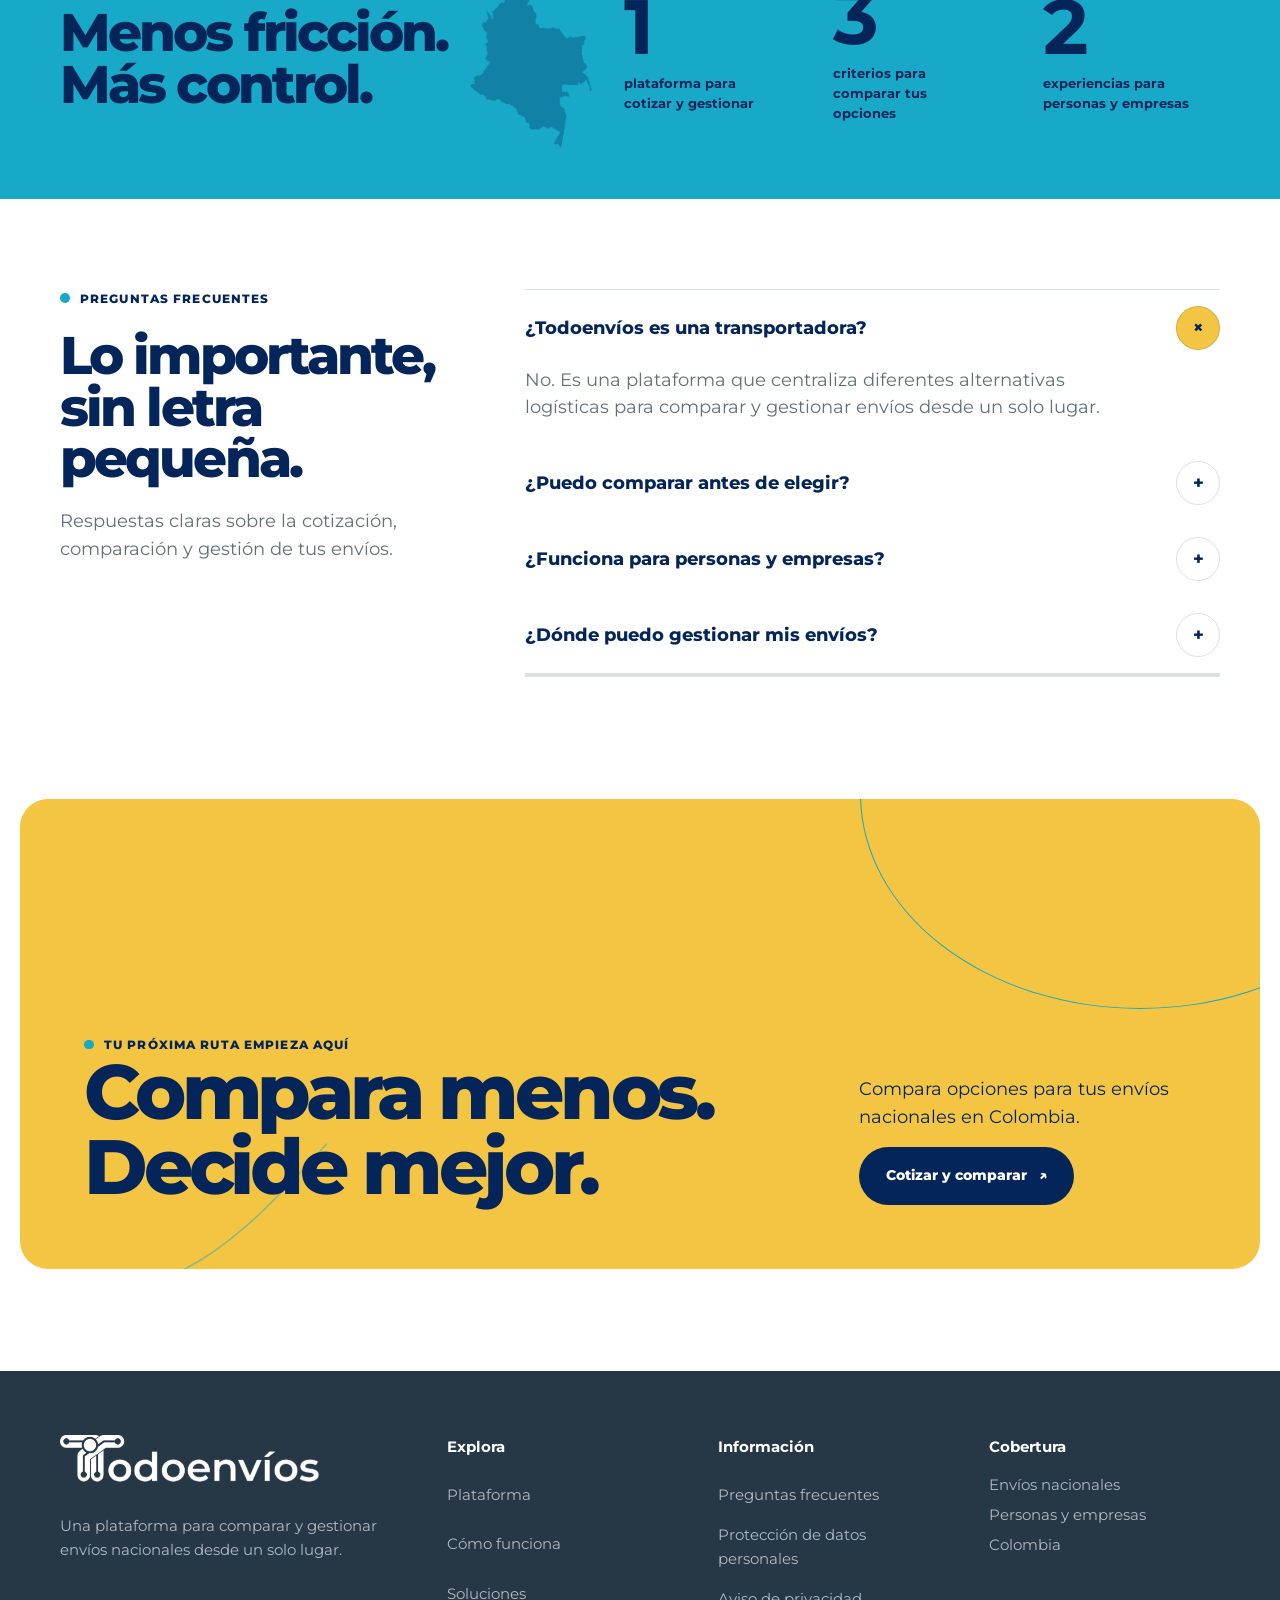
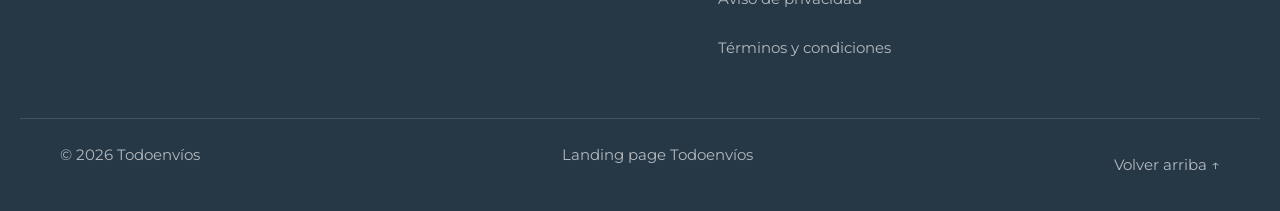
==== commit bfe028c2: "actualizacionTodoEnvios" ====
--- a/index.html
+++ b/index.html
@@ -4,12 +4,12 @@
     <meta charset="UTF-8">
     <meta name="viewport" content="width=device-width, initial-scale=1.0">
     <meta name="theme-color" content="#FFFFFF">
-    <meta name="description" content="Multienvíos: cotiza, compara y gestiona tus envíos nacionales en Colombia desde un solo lugar.">
+    <meta name="description" content="Todoenvíos: cotiza, compara y gestiona tus envíos nacionales en Colombia desde un solo lugar.">
     <meta name="robots" content="index, follow">
-    <title>Multienvíos — Muchas rutas. Un solo lugar.</title>
-    <link rel="icon" type="image/png" href="assets/icons/favicon-multienvios-claro.png" media="(prefers-color-scheme: light)">
-    <link rel="icon" type="image/png" href="assets/icons/favicon-multienvios-oscuro.png" media="(prefers-color-scheme: dark)">
-    <link rel="apple-touch-icon" href="assets/icons/favicon-multienvios-claro.png">
+    <title>Todoenvíos — Muchas rutas. Un solo lugar.</title>
+    <link rel="icon" type="image/png" href="assets/icons/favicon-todoenvios-claro.png" media="(prefers-color-scheme: light)">
+    <link rel="icon" type="image/png" href="assets/icons/favicon-todoenvios-oscuro.png" media="(prefers-color-scheme: dark)">
+    <link rel="apple-touch-icon" href="assets/icons/favicon-todoenvios-claro.png">
     <link rel="preload" href="assets/fonts/montserrat-variable.ttf" as="font" type="font/ttf" crossorigin>
     <link rel="stylesheet" href="css/main.css?v=19">
     <script type="module" src="js/app.js?v=6"></script>
@@ -20,9 +20,9 @@
     <div class="site-shell">
       <header class="site-header" data-navbar>
         <div class="container navbar">
-          <a class="wordmark" href="#inicio" aria-label="Multienvíos, ir al inicio">
-            <img class="wordmark__logo wordmark__logo--light" src="assets/logos/multienvios-fondo-claro.png" width="946" height="178" alt="">
-            <img class="wordmark__logo wordmark__logo--dark" src="assets/logos/multienvios-fondo-oscuro.png?v=1" width="964" height="203" alt="">
+          <a class="wordmark" href="#inicio" aria-label="Todoenvíos, ir al inicio">
+            <img class="wordmark__logo wordmark__logo--light" src="assets/logos/todoenvios-fondo-claro.png" width="946" height="178" alt="">
+            <img class="wordmark__logo wordmark__logo--dark" src="assets/logos/todoenvios-fondo-oscuro.png?v=1" width="964" height="203" alt="">
           </a>
 
           <nav class="navbar__menu" id="menu-principal" aria-label="Navegación principal" data-navbar-menu>
@@ -198,10 +198,10 @@
             <div class="section-intro reveal">
               <p class="eyebrow"><span></span> Todo converge aquí</p>
               <h2>Antes de elegir una transportadora, <em>compara tus opciones.</em></h2>
-              <p>Revisa precio, tiempo estimado y servicio sin abrir cinco pestañas. Multienvíos convierte una decisión fragmentada en un flujo simple.</p>
-            </div>
-
-            <div class="brand-statement reveal" aria-label="Eslogan de Multienvíos">
+              <p>Revisa precio, tiempo estimado y servicio sin abrir cinco pestañas. Todoenvíos convierte una decisión fragmentada en un flujo simple.</p>
+            </div>
+
+            <div class="brand-statement reveal" aria-label="Eslogan de Todoenvíos">
               <svg class="brand-statement__route" viewBox="0 0 900 90" preserveAspectRatio="none" aria-hidden="true">
                 <path d="M5 72C128 6 226 82 340 38S576 8 686 49 812 67 895 18" pathLength="1"></path>
                 <circle cx="895" cy="18" r="7"></circle>
@@ -291,15 +291,15 @@
         <section class="section media-showcase" aria-labelledby="media-showcase-title">
           <div class="container">
             <div class="section-intro reveal">
-              <p class="eyebrow"><span></span> Multienvíos en acción</p>
+              <p class="eyebrow"><span></span> Todoenvíos en acción</p>
               <h2 id="media-showcase-title">Una experiencia visual para <em>cotizar y enviar.</em></h2>
             </div>
             <div class="media-showcase__grid">
               <figure class="media-showcase__item reveal">
-                <img src="assets/images/envios-carrito-paquetes.jpeg" width="1254" height="1254" loading="lazy" decoding="async" alt="Carrito y paquetes de Multienvíos para cotizar, comparar y enviar de manera fácil y confiable.">
+                <img src="assets/images/envios-carrito-paquetes.jpeg" width="1254" height="1254" loading="lazy" decoding="async" alt="Carrito y paquetes de Todoenvíos para cotizar, comparar y enviar de manera fácil y confiable.">
               </figure>
               <figure class="media-showcase__item reveal">
-                <img src="assets/images/envios-paquetes-telefono.jpeg" width="1254" height="1254" loading="lazy" decoding="async" alt="Cajas de Multienvíos sobre un teléfono para cotizar y comparar envíos nacionales.">
+                <img src="assets/images/envios-paquetes-telefono.jpeg" width="1254" height="1254" loading="lazy" decoding="async" alt="Cajas de Todoenvíos sobre un teléfono para cotizar y comparar envíos nacionales.">
               </figure>
             </div>
           </div>
@@ -396,7 +396,7 @@
             </div>
             <div class="accordion reveal" data-accordion>
               <div class="accordion__item">
-                <button class="accordion__button" id="faq-1" type="button" aria-expanded="true" aria-controls="panel-1">¿Multienvíos es una transportadora?<span class="accordion__icon">+</span></button>
+                <button class="accordion__button" id="faq-1" type="button" aria-expanded="true" aria-controls="panel-1">¿Todoenvíos es una transportadora?<span class="accordion__icon">+</span></button>
                 <div class="accordion__panel is-open" id="panel-1" role="region" aria-labelledby="faq-1">
                   <div class="accordion__content">
                     <p>No. Es una plataforma que centraliza diferentes alternativas logísticas para comparar y gestionar envíos desde un solo lugar.</p>
@@ -413,14 +413,14 @@
                 <button class="accordion__button" id="faq-3" type="button" aria-expanded="false" aria-controls="panel-3">¿Funciona para personas y empresas?<span class="accordion__icon">+</span></button>
                 <div class="accordion__panel" id="panel-3" role="region" aria-labelledby="faq-3">
                   <div class="accordion__content">
-                    <p>Sí. Multienvíos contempla tanto envíos ocasionales como operaciones recurrentes para negocios.</p>
+                    <p>Sí. Todoenvíos contempla tanto envíos ocasionales como operaciones recurrentes para negocios.</p>
                   </div>
                 </div>
               <div class="accordion__item">
                 <button class="accordion__button" id="faq-4" type="button" aria-expanded="false" aria-controls="panel-4">¿Dónde puedo gestionar mis envíos?<span class="accordion__icon">+</span></button>
                 <div class="accordion__panel" id="panel-4" role="region" aria-labelledby="faq-4">
                   <div class="accordion__content">
-                    <p>Desde Multienvíos puedes centralizar la cotización, elección y gestión dentro de una misma plataforma.</p>
+                    <p>Desde Todoenvíos puedes centralizar la cotización, elección y gestión dentro de una misma plataforma.</p>
                   </div>
                 </div>
             </div>
@@ -448,7 +448,7 @@
       <footer class="site-footer">
         <div class="container site-footer__top">
           <div>
-            <a class="wordmark wordmark--footer" href="#inicio" aria-label="Multienvíos, volver al inicio"><img class="wordmark__logo" src="assets/logos/multienvios-fondo-oscuro.png?v=1" width="964" height="203" alt=""></a>
+            <a class="wordmark wordmark--footer" href="#inicio" aria-label="Todoenvíos, volver al inicio"><img class="wordmark__logo" src="assets/logos/todoenvios-fondo-oscuro.png" width="964" height="203" alt=""></a>
             <p>Una plataforma para comparar y gestionar envíos nacionales desde un solo lugar.</p>
           </div>
           <div>
@@ -466,7 +466,7 @@
           </div>
         </div>
         <div class="container site-footer__bottom">
-          <span>© <span data-current-year></span> Multienvíos</span><span>Landing page Multienvíos</span><a href="#inicio">Volver arriba ↑</a>
+          <span>© <span data-current-year></span> Todoenvíos</span><span>Landing page Todoenvíos</span><a href="#inicio">Volver arriba ↑</a>
         </div>
       </footer>
     </div>
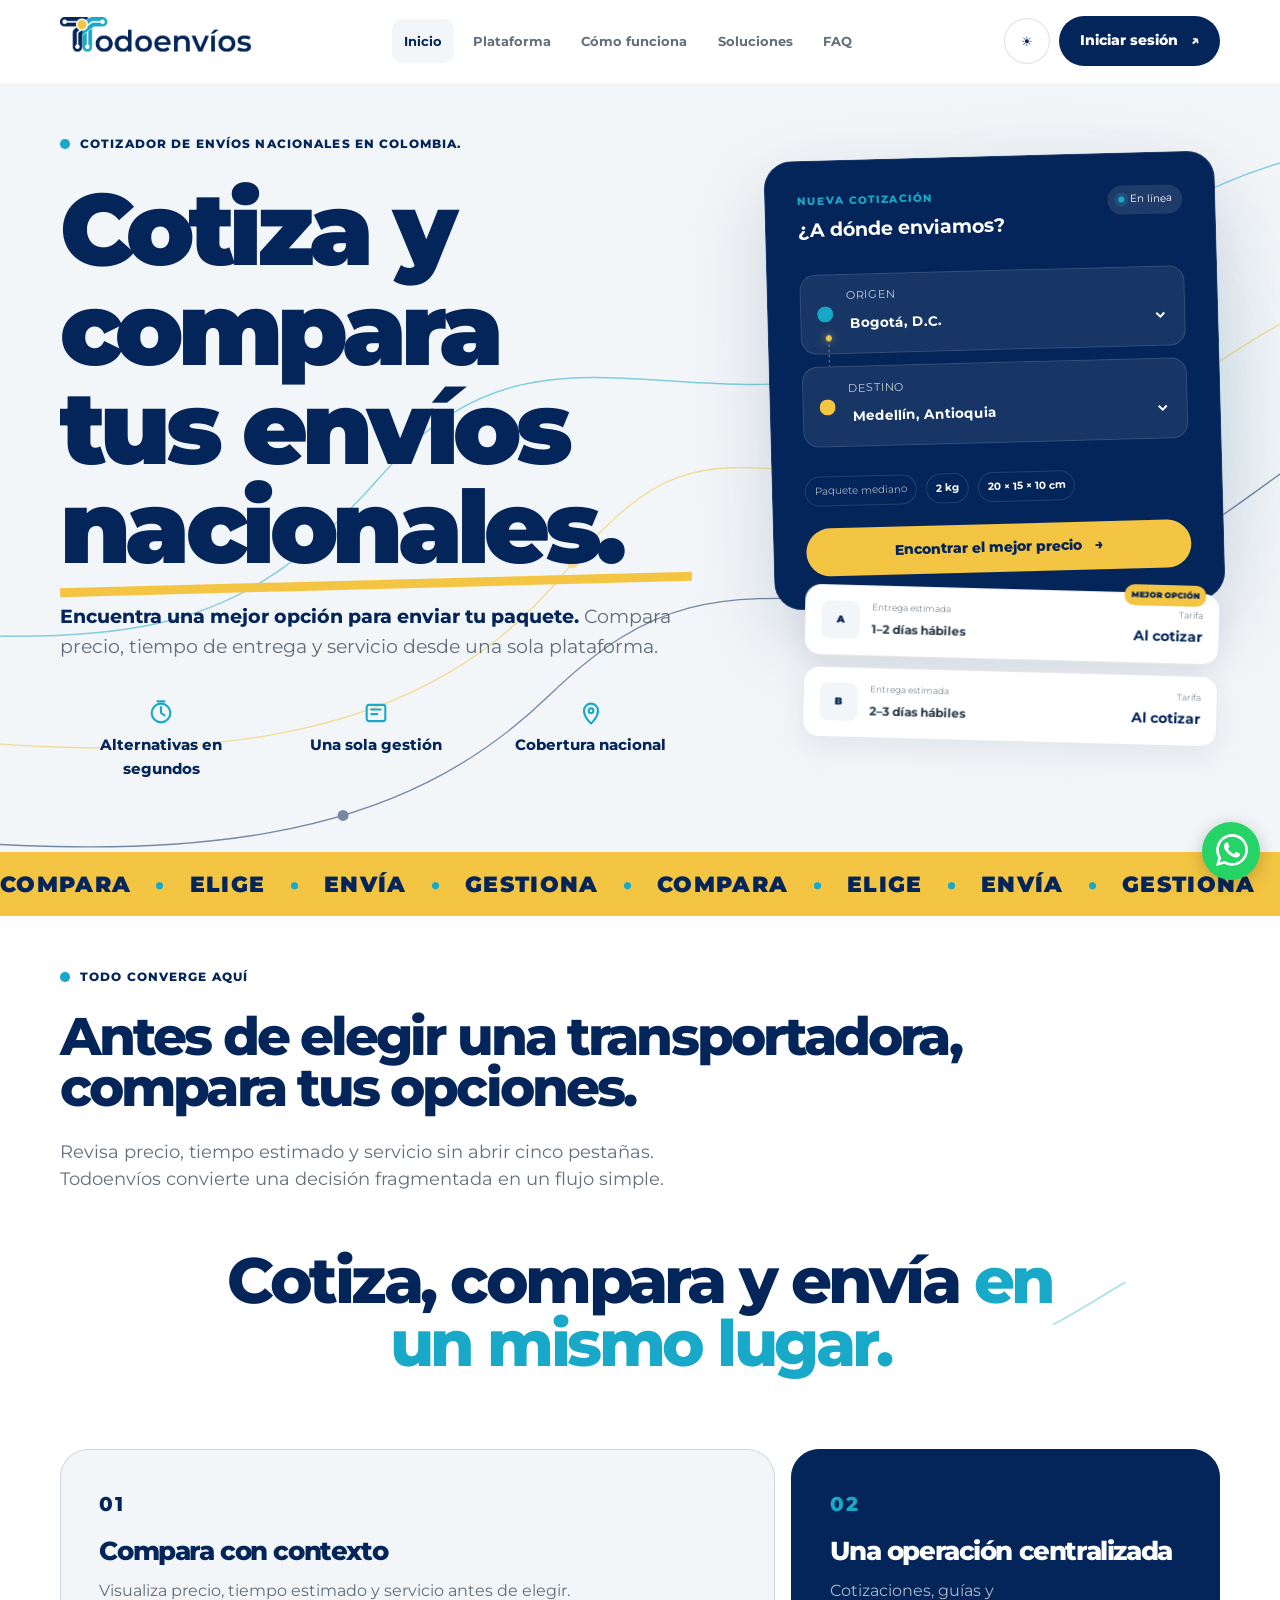
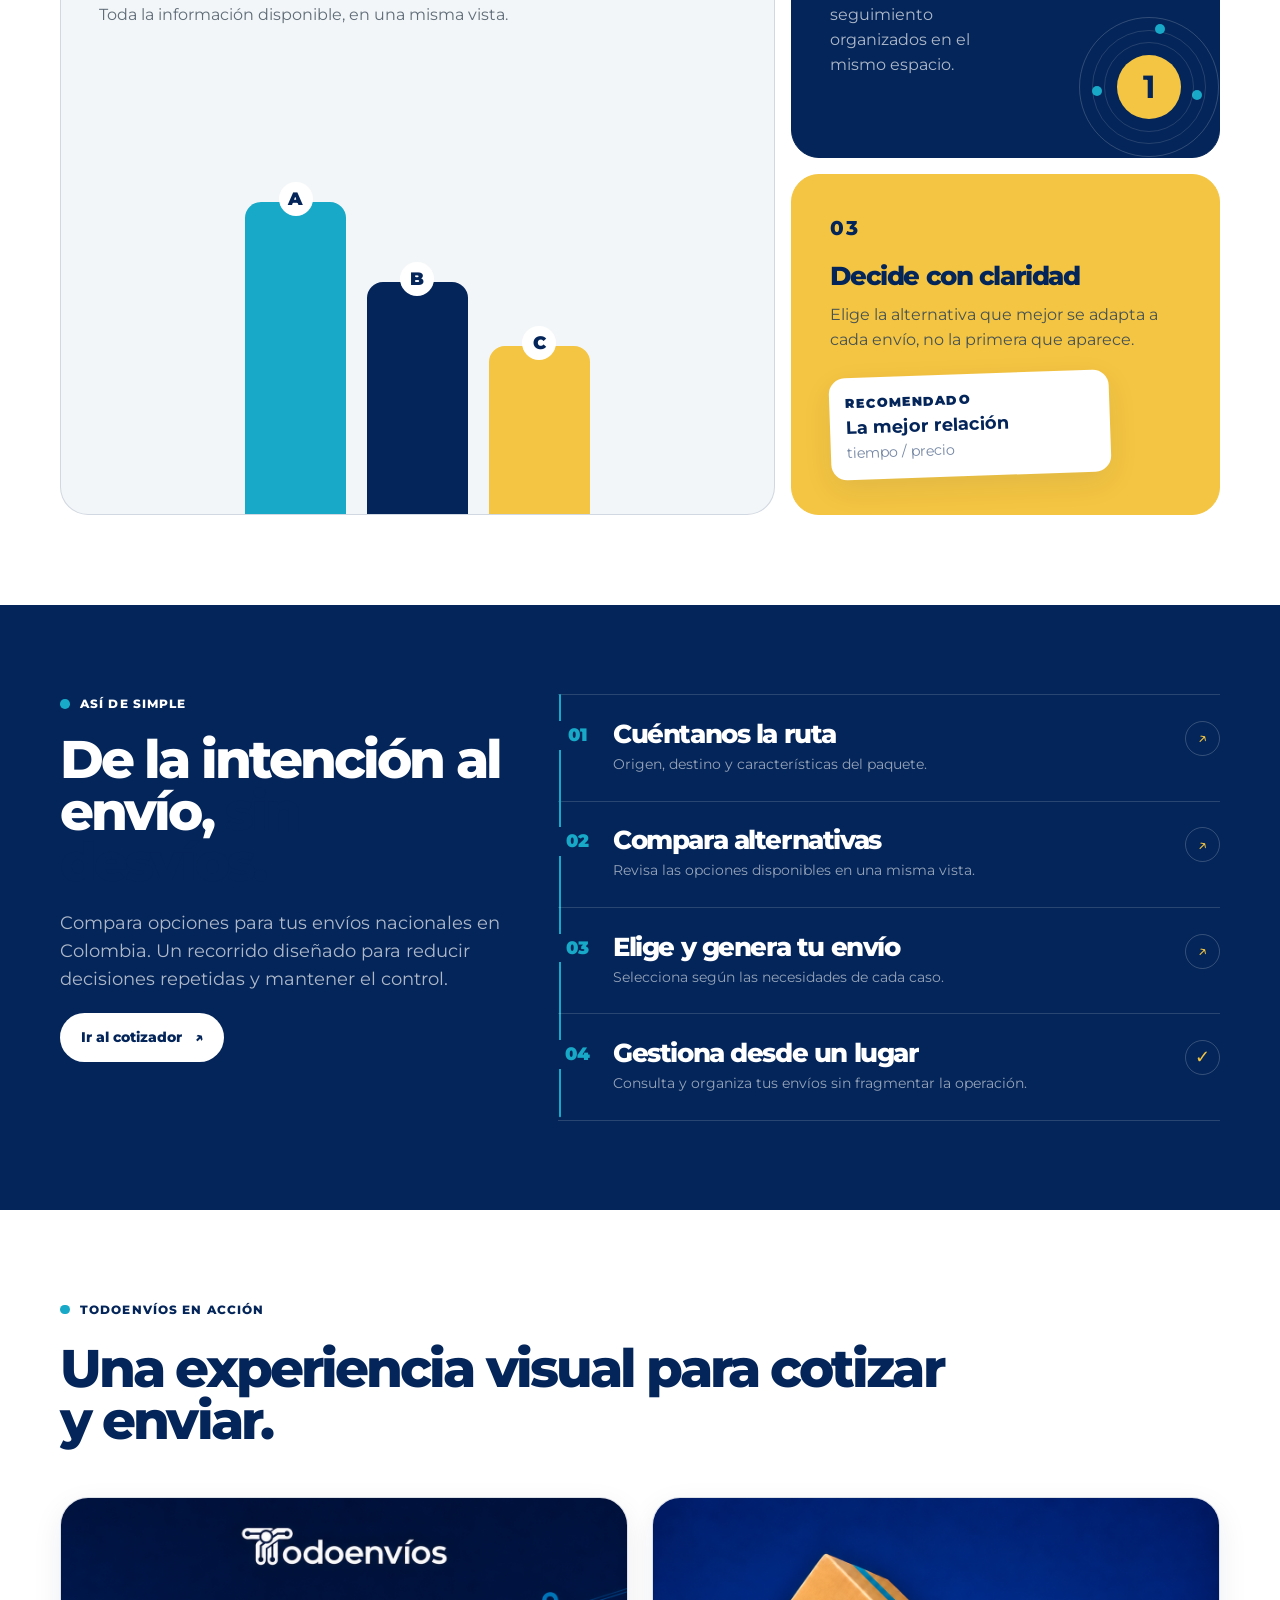
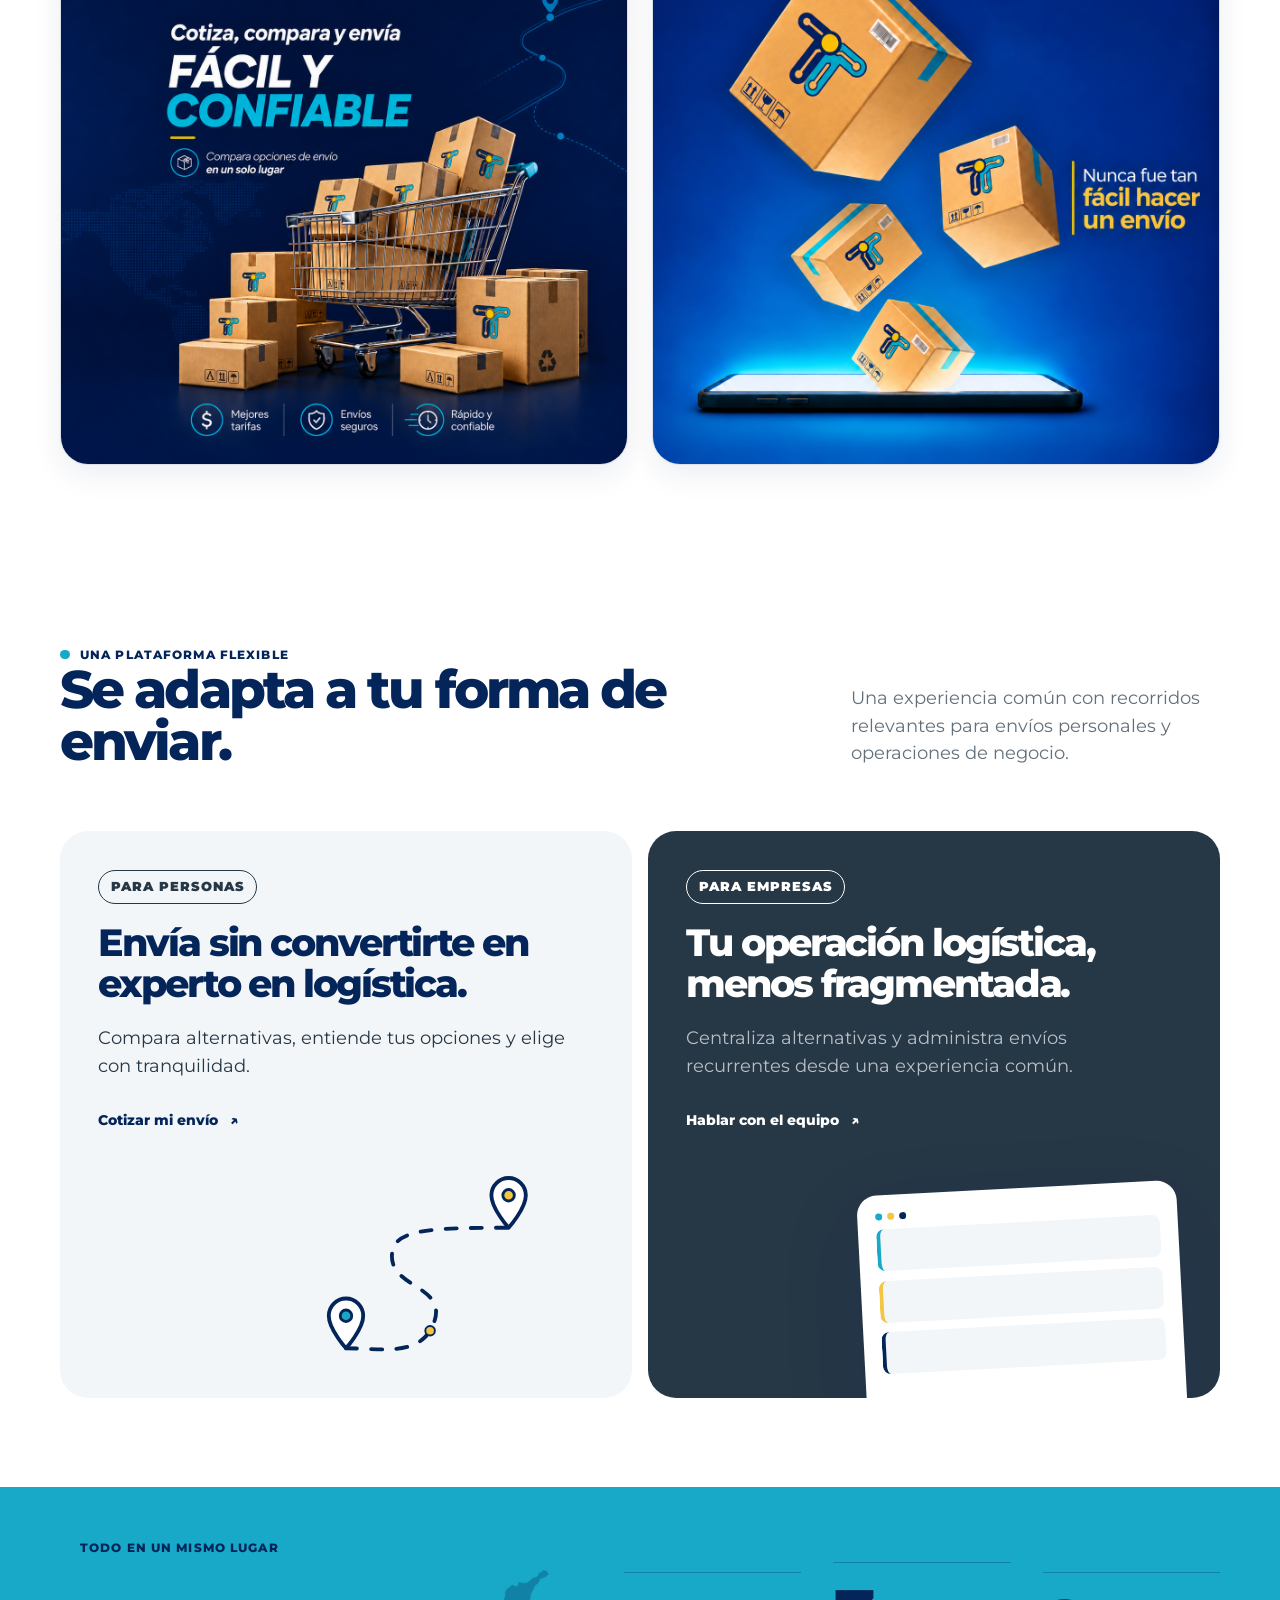
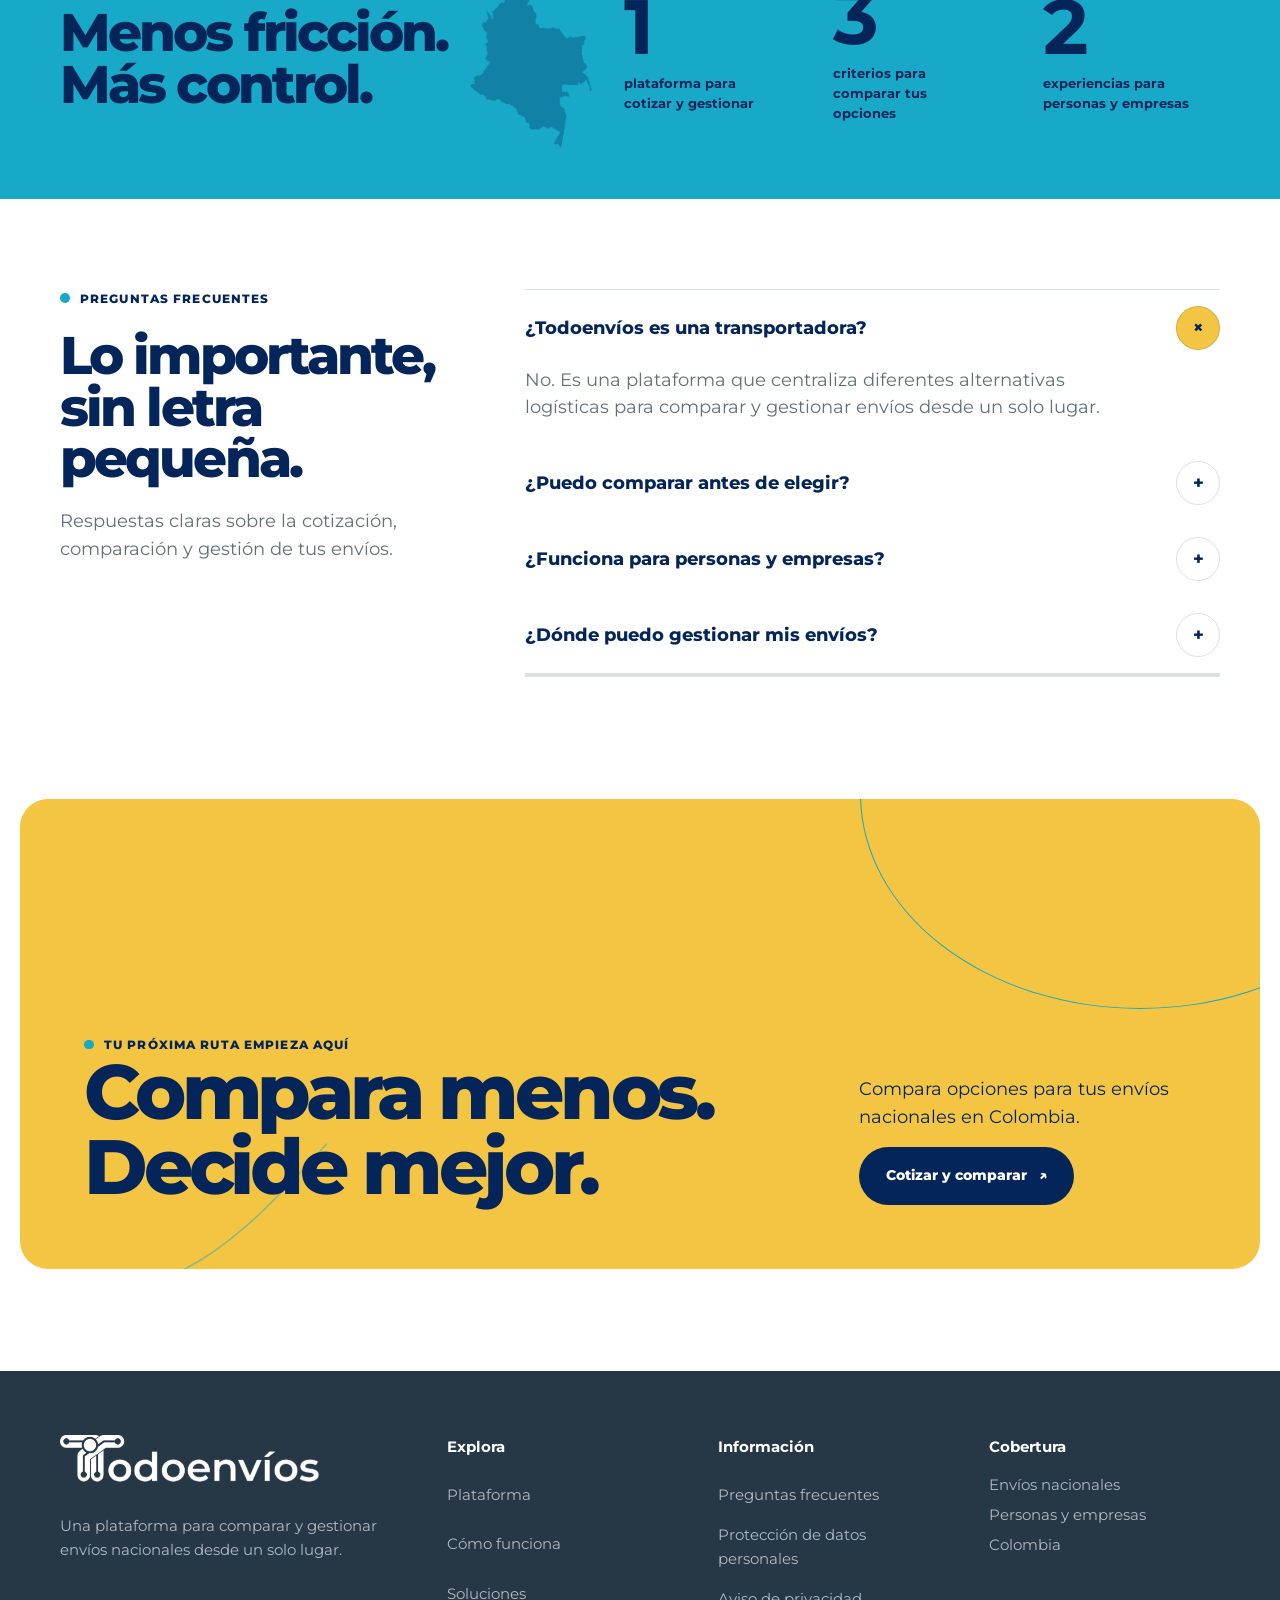
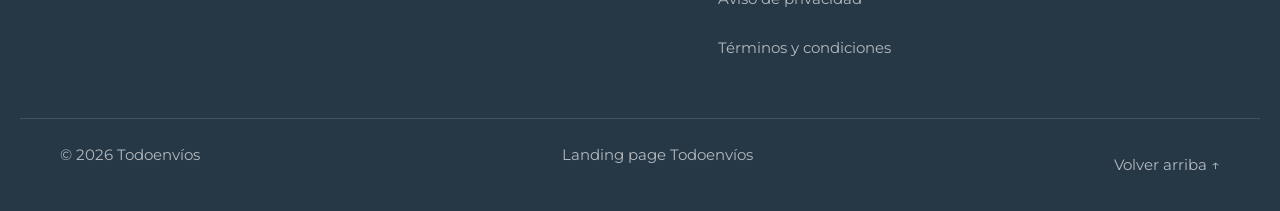
==== commit fd872b8b: "ajustes imagenes index" ====
--- a/index.html
+++ b/index.html
@@ -296,10 +296,10 @@
             </div>
             <div class="media-showcase__grid">
               <figure class="media-showcase__item reveal">
-                <img src="assets/images/envios-carrito-paquetes.jpeg" width="1254" height="1254" loading="lazy" decoding="async" alt="Carrito y paquetes de Todoenvíos para cotizar, comparar y enviar de manera fácil y confiable.">
+                <img src="assets/images/envios-carrito-paquetes.png" width="1254" height="1254" loading="lazy" decoding="async" alt="Carrito y paquetes de Todoenvíos para cotizar, comparar y enviar de manera fácil y confiable.">
               </figure>
               <figure class="media-showcase__item reveal">
-                <img src="assets/images/envios-paquetes-telefono.jpeg" width="1254" height="1254" loading="lazy" decoding="async" alt="Cajas de Todoenvíos sobre un teléfono para cotizar y comparar envíos nacionales.">
+                <img src="assets/images/envios-paquetes-telefono.png" width="1254" height="1254" loading="lazy" decoding="async" alt="Cajas de Todoenvíos sobre un teléfono para cotizar y comparar envíos nacionales.">
               </figure>
             </div>
           </div>
